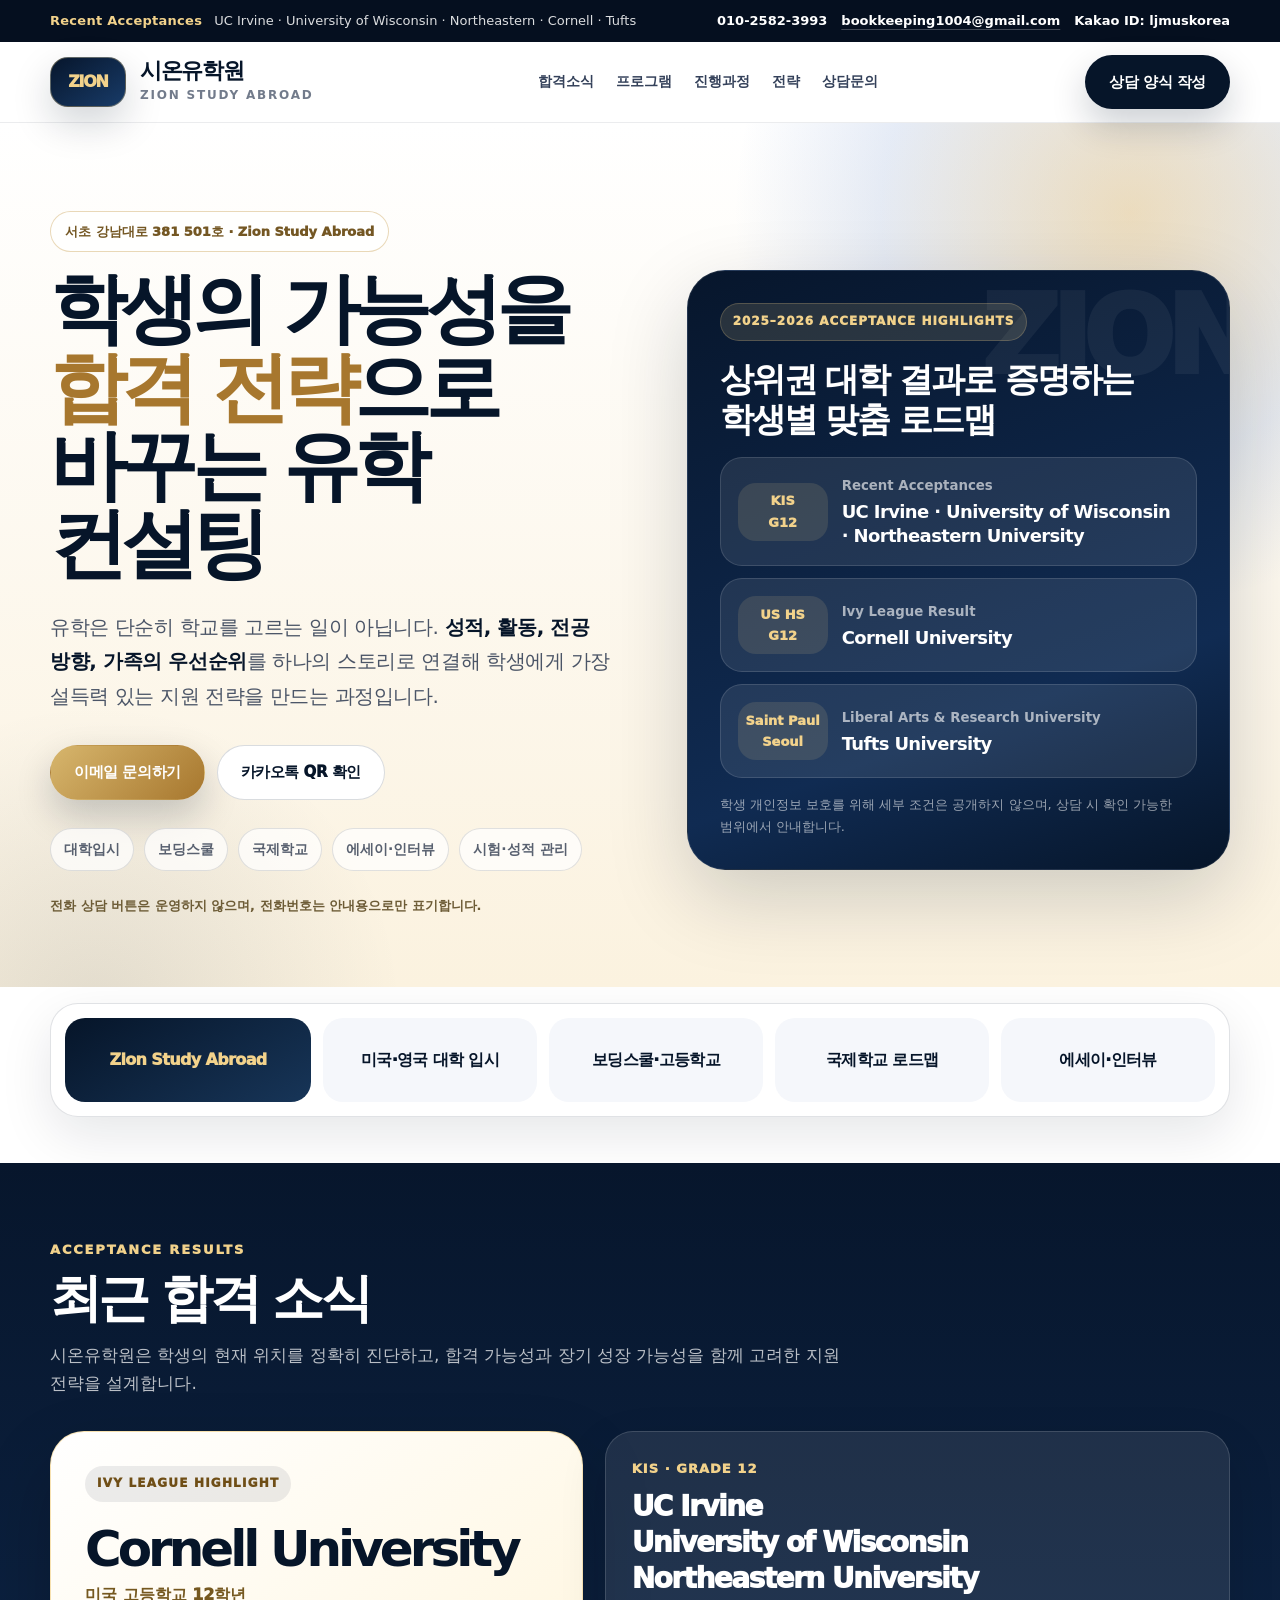
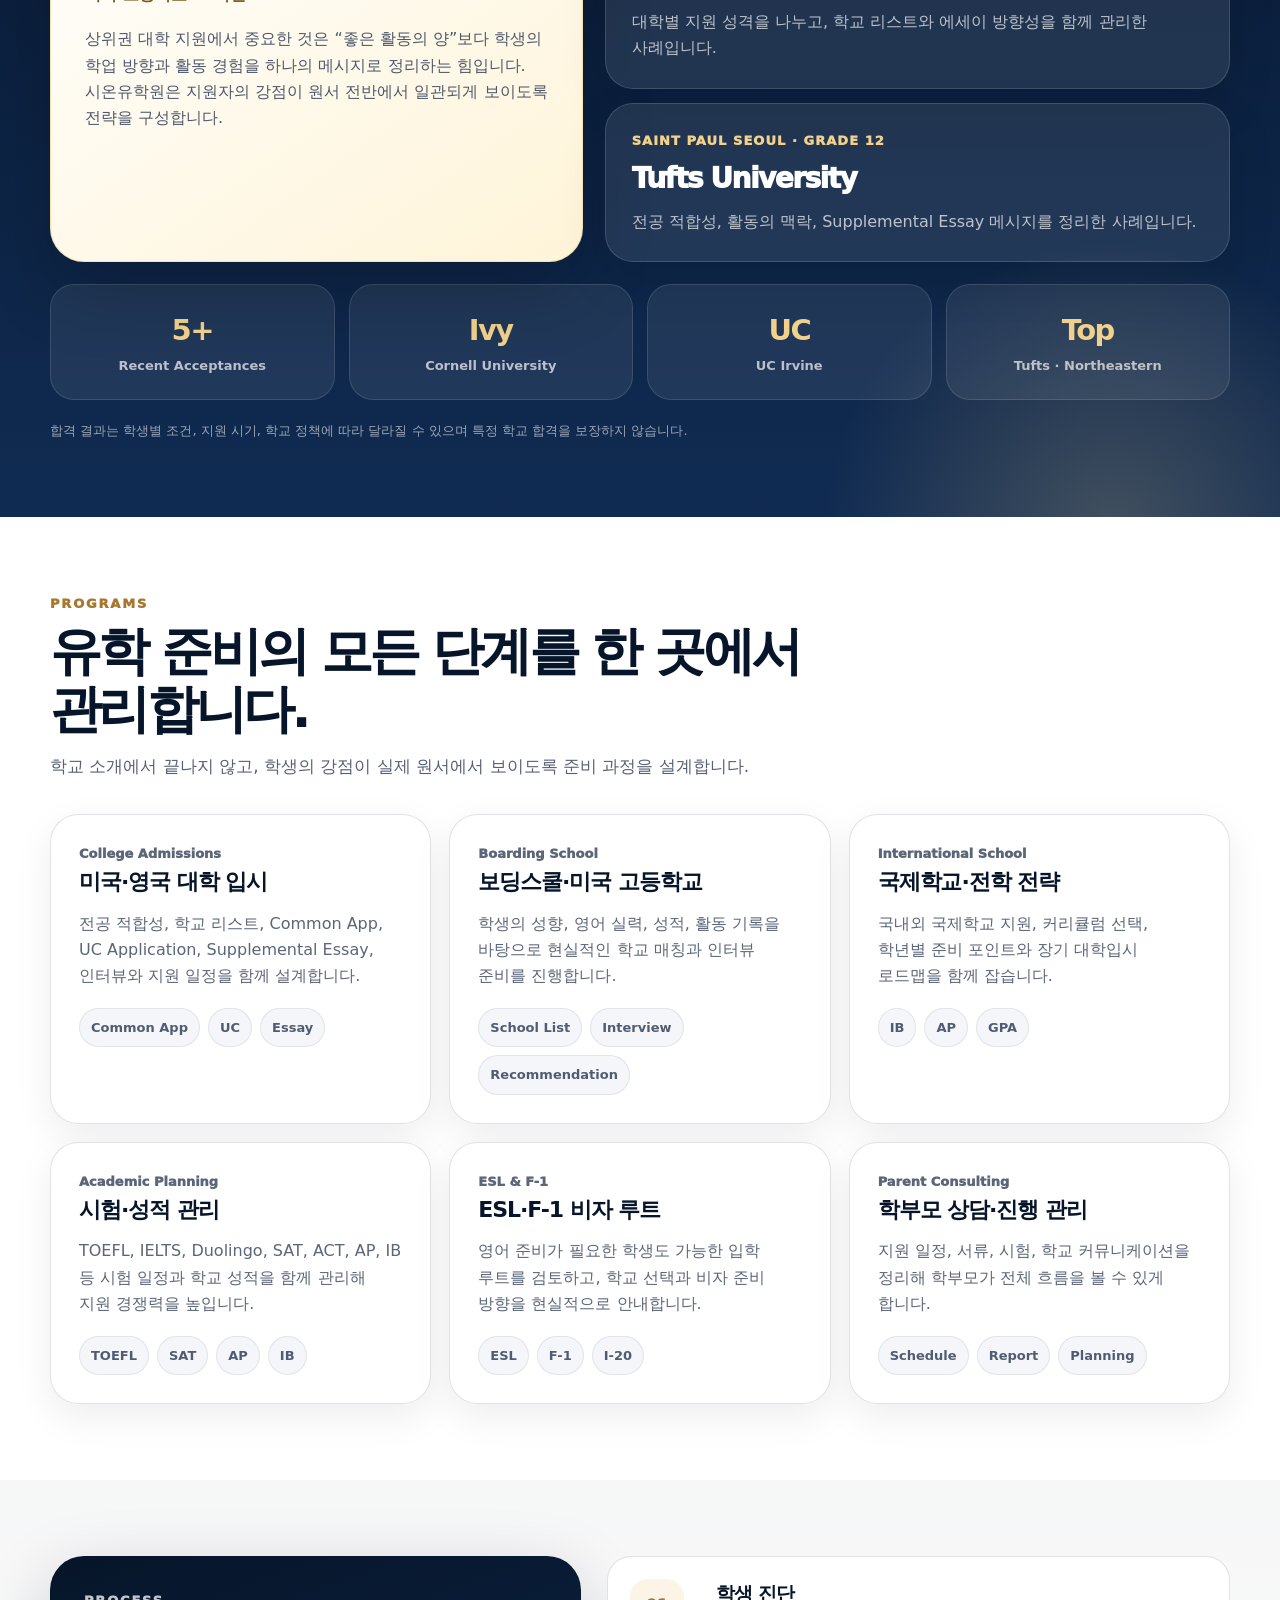
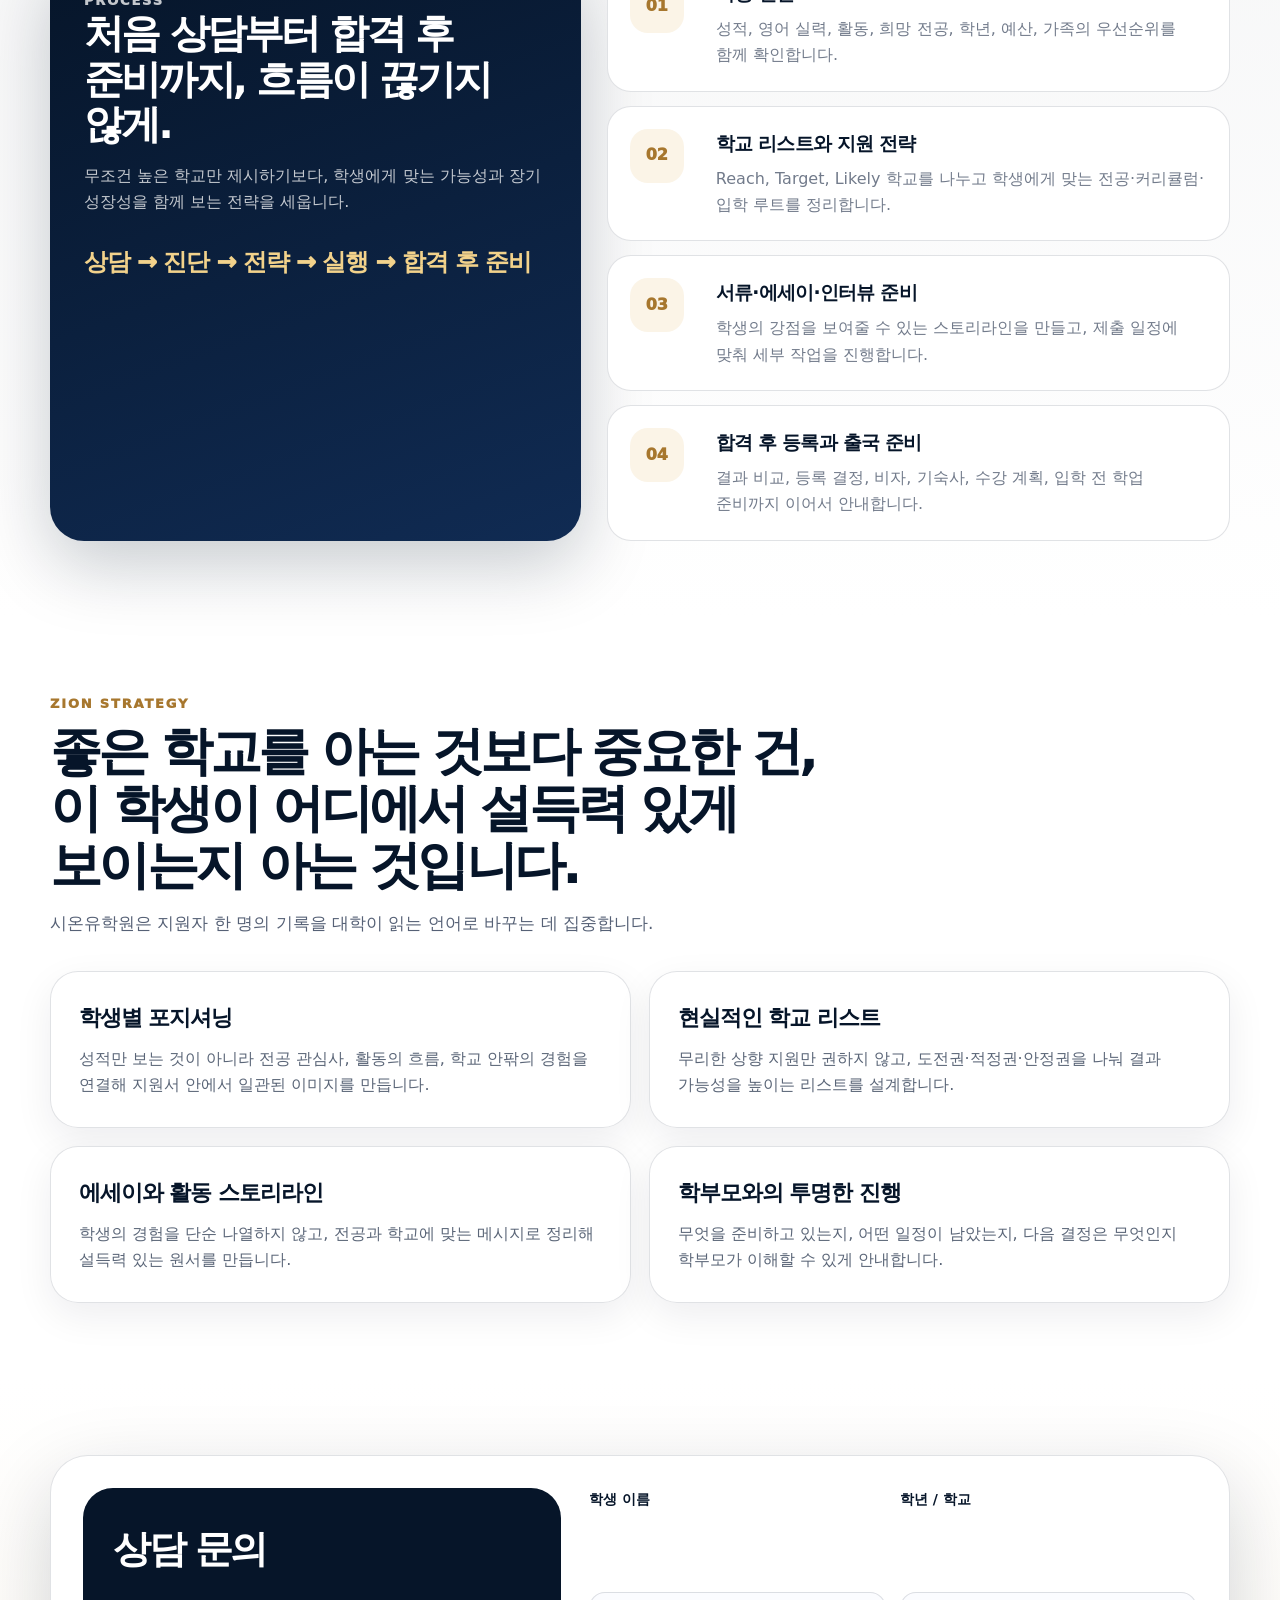
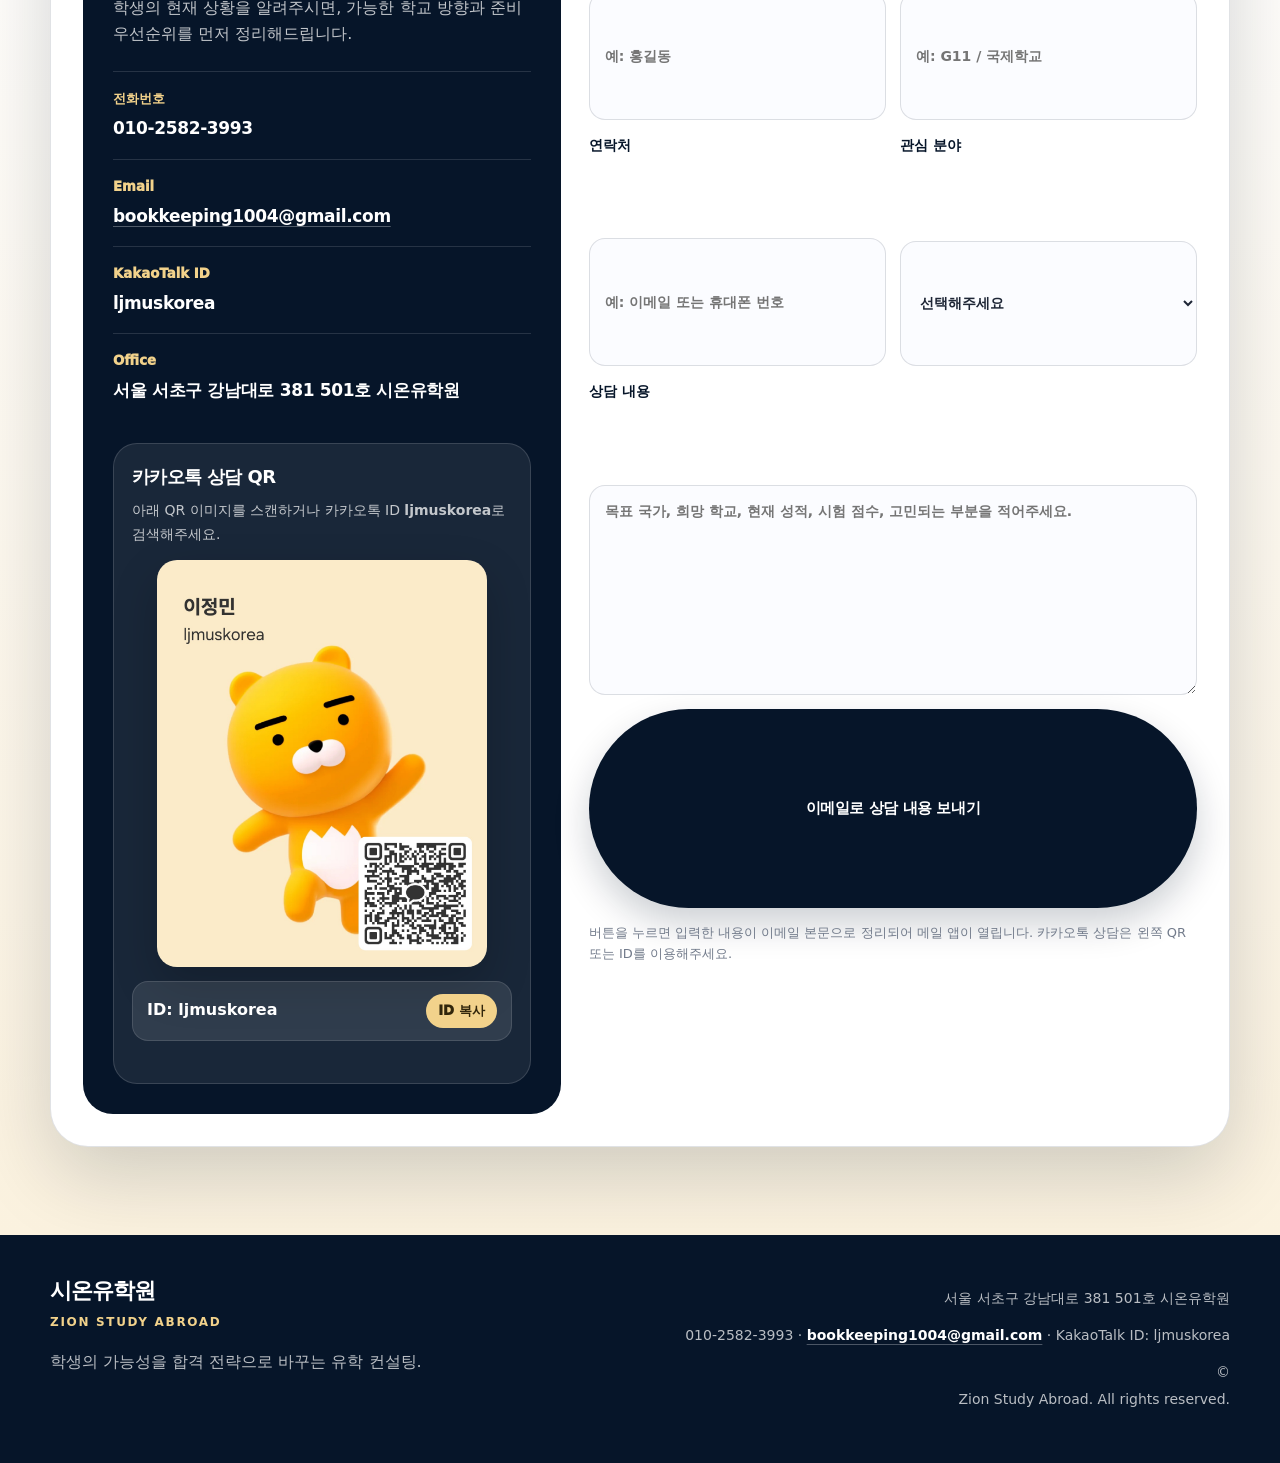
==== index.html @ 98bf935d "Add files via upload" ====
<!doctype html>
<html lang="ko">
<head>
  <meta charset="utf-8">
  <meta name="viewport" content="width=device-width, initial-scale=1">
  <title>시온유학원 | Zion Study Abroad · 서초 미국·영국 유학 컨설팅</title>
  <meta name="description" content="시온유학원(Zion Study Abroad)은 서초 강남대로에 위치한 유학 컨설팅 기관입니다. 미국·영국 대학 입시, 보딩스쿨, 국제학교, 에세이, 인터뷰, 시험·성적 관리를 학생별 맞춤 로드맵으로 설계합니다. 최근 UC Irvine, University of Wisconsin, Northeastern, Cornell, Tufts 합격 소식을 보유하고 있습니다.">
  <meta name="keywords" content="시온유학원, Zion Study Abroad, Zion 유학원, 서초 유학원, 강남 유학원, 미국 유학, 영국 유학, 미국 대학 입시, 영국 대학 입시, 보딩스쿨, 국제학교, UC Irvine, University of Wisconsin, Northeastern University, Cornell University, Tufts University, KIS, Saint Paul Seoul, SAT, ACT, AP, IB, TOEFL, IELTS, 에세이 컨설팅">
  <meta name="robots" content="index, follow, max-image-preview:large">
  <meta name="theme-color" content="#07162c">
  <link rel="canonical" href="https://zionstudyabroad.com/">

  <meta property="og:type" content="website">
  <meta property="og:site_name" content="시온유학원 · Zion Study Abroad">
  <meta property="og:title" content="시온유학원 | Zion Study Abroad">
  <meta property="og:description" content="학생의 가능성을 합격 전략으로 바꾸는 서초 유학 컨설팅. 미국·영국 대학 입시, 보딩스쿨, 국제학교, 에세이와 인터뷰까지 맞춤 관리합니다.">
  <meta property="og:url" content="https://zionstudyabroad.com/">
  <meta name="twitter:card" content="summary_large_image">

  <script type="application/ld+json">
{
  "@context": "https://schema.org",
  "@type": [
    "EducationalOrganization",
    "LocalBusiness"
  ],
  "name": "시온유학원",
  "alternateName": "Zion Study Abroad",
  "url": "https://zionstudyabroad.com/",
  "description": "서울 서초구 강남대로에 위치한 유학 컨설팅 기관. 미국·영국 대학 입시, 보딩스쿨, 국제학교, 에세이, 인터뷰, 시험·성적 관리와 합격 전략을 학생별 맞춤형으로 설계합니다.",
  "email": "bookkeeping1004@gmail.com",
  "telephone": "+82-10-2582-3993",
  "address": {
    "@type": "PostalAddress",
    "streetAddress": "강남대로 381 501호",
    "addressLocality": "서초구",
    "addressRegion": "서울특별시",
    "addressCountry": "KR"
  },
  "areaServed": [
    "Korea",
    "United States",
    "United Kingdom"
  ],
  "knowsAbout": [
    "미국 대학 입시",
    "영국 대학 입시",
    "보딩스쿨",
    "국제학교",
    "Common App",
    "UC Application",
    "SAT",
    "ACT",
    "AP",
    "IB",
    "TOEFL",
    "IELTS",
    "에세이 컨설팅",
    "인터뷰 준비"
  ],
  "contactPoint": [
    {
      "@type": "ContactPoint",
      "contactType": "admissions consultation",
      "email": "bookkeeping1004@gmail.com",
      "telephone": "+82-10-2582-3993",
      "availableLanguage": [
        "ko",
        "en"
      ]
    }
  ],
  "hasOfferCatalog": {
    "@type": "OfferCatalog",
    "name": "Zion Study Abroad Programs",
    "itemListElement": [
      {
        "@type": "Offer",
        "itemOffered": {
          "@type": "Service",
          "name": "미국·영국 대학 입시 컨설팅"
        }
      },
      {
        "@type": "Offer",
        "itemOffered": {
          "@type": "Service",
          "name": "보딩스쿨·미국 고등학교 컨설팅"
        }
      },
      {
        "@type": "Offer",
        "itemOffered": {
          "@type": "Service",
          "name": "국제학교 입학·전학 컨설팅"
        }
      },
      {
        "@type": "Offer",
        "itemOffered": {
          "@type": "Service",
          "name": "에세이·인터뷰·성적 관리"
        }
      }
    ]
  }
}
  </script>

  <style>
    :root{
      --navy:#061529;
      --navy2:#0e2749;
      --navy3:#152f56;
      --gold:#c59a46;
      --gold2:#f2d28b;
      --cream:#fbf4e7;
      --paper:#fffaf0;
      --soft:#f5f7fb;
      --ink:#1e2636;
      --text:#4b5567;
      --muted:#727b8b;
      --line:rgba(6,21,41,.12);
      --white:rgba(255,255,255,.92);
      --shadow:0 28px 80px rgba(6,21,41,.18);
      --radius:28px;
    }
    *{box-sizing:border-box}
    html{scroll-behavior:smooth}
    body{margin:0;font-family:ui-sans-serif,system-ui,-apple-system,BlinkMacSystemFont,"Segoe UI",Roboto,"Noto Sans KR","Apple SD Gothic Neo",sans-serif;color:var(--ink);background:#fff;line-height:1.65;word-break:keep-all}
    a{color:inherit;text-decoration:none}
    img{max-width:100%;display:block}
    .wrap{width:min(1180px,calc(100% - 42px));margin:0 auto}
    .top{background:#050f1f;color:rgba(255,255,255,.86);font-size:13px}
    .top .wrap{min-height:42px;display:flex;align-items:center;justify-content:space-between;gap:14px;flex-wrap:wrap}
    .top b{color:var(--gold2);margin-right:8px;letter-spacing:.02em}
    .top-right{display:flex;gap:14px;flex-wrap:wrap;align-items:center;font-weight:850;color:#fff}
    .top-right a{color:#fff;text-decoration:underline;text-decoration-color:rgba(255,255,255,.24);text-underline-offset:4px}
    header{position:sticky;top:0;z-index:50;background:rgba(255,255,255,.86);backdrop-filter:blur(18px);border-bottom:1px solid rgba(6,21,41,.08)}
    .nav{min-height:80px;display:flex;align-items:center;justify-content:space-between;gap:24px}
    .brand{display:flex;align-items:center;gap:14px;min-width:280px}
    .wordmark{width:76px;height:50px;border-radius:18px;display:grid;place-items:center;background:linear-gradient(145deg,#07162c,#183b68);color:var(--gold2);font-weight:950;letter-spacing:-.08em;box-shadow:0 16px 38px rgba(6,21,41,.18);border:1px solid rgba(242,210,139,.34)}
    .brand strong{display:block;color:var(--navy);font-size:22px;line-height:1.05;letter-spacing:-.06em}
    .brand span span{display:block;margin-top:4px;color:var(--muted);font-size:12px;text-transform:uppercase;letter-spacing:.15em;font-weight:900}
    nav{display:flex;gap:22px;font-size:14px;color:#34415a;font-weight:900;white-space:nowrap}
    nav a:hover{color:#2d5fb8}
    .btn{display:inline-flex;align-items:center;justify-content:center;min-height:50px;border-radius:999px;padding:14px 23px;background:var(--navy);color:#fff;font-weight:950;letter-spacing:-.03em;border:1px solid transparent;box-shadow:0 16px 36px rgba(6,21,41,.20);transition:transform .18s,box-shadow .18s,background .18s;cursor:pointer;font-family:inherit;font-size:15px;white-space:nowrap}
    .btn:hover{transform:translateY(-2px);box-shadow:0 22px 48px rgba(6,21,41,.26);background:var(--navy2)}
    .btn.gold{background:linear-gradient(135deg,#d7b66d,#a7772e);color:#fff}
    .btn.light{background:#fff;color:var(--navy);border-color:rgba(6,21,41,.15);box-shadow:none}
    .btn.full{width:100%}

    .hero{position:relative;padding:88px 0 58px;overflow:hidden;background:linear-gradient(180deg,#fff 0%,#fbf2df 100%)}
    .hero:before{content:"";position:absolute;right:-250px;top:-310px;width:800px;height:800px;border-radius:50%;background:radial-gradient(circle,rgba(198,154,70,.34),rgba(45,95,184,.12) 44%,transparent 70%)}
    .hero:after{content:"";position:absolute;left:-240px;bottom:-360px;width:670px;height:670px;border-radius:50%;background:radial-gradient(circle,rgba(6,21,41,.10),transparent 65%)}
    .hero-grid{position:relative;z-index:1;display:grid;grid-template-columns:1.04fr .96fr;gap:48px;align-items:center}
    .eyebrow{display:inline-flex;align-items:center;gap:8px;margin-bottom:18px;padding:9px 14px;border-radius:999px;background:rgba(255,255,255,.72);border:1px solid rgba(198,154,70,.38);color:#745723;font-size:13px;font-weight:950}
    h1{margin:0;color:var(--navy);font-size:clamp(42px,6vw,78px);line-height:1.02;letter-spacing:-.08em}
    h1 em{font-style:normal;color:#a7772e}
    .lead{max-width:720px;margin:26px 0 0;color:var(--text);font-size:20px;line-height:1.72;letter-spacing:-.02em}
    .lead b{color:var(--navy)}
    .actions{display:flex;gap:12px;flex-wrap:wrap;margin-top:32px}
    .mini{display:flex;gap:10px;flex-wrap:wrap;margin-top:28px}
    .mini span{padding:9px 13px;border-radius:999px;background:rgba(255,255,255,.72);border:1px solid var(--line);color:#596170;font-size:14px;font-weight:850}
    .hero-note{margin-top:24px;color:#6d5c36;font-size:13px;font-weight:750}

    .showcase{position:relative;overflow:hidden;border-radius:38px;background:linear-gradient(160deg,#07162c 0%,#102b52 70%,#061529 100%);color:#fff;padding:32px;box-shadow:var(--shadow);border:1px solid rgba(255,255,255,.10)}
    .showcase:before{content:"ZION";position:absolute;right:-18px;top:12px;font-size:108px;line-height:1;font-weight:950;letter-spacing:-.08em;color:rgba(255,255,255,.055)}
    .showcase-label{position:relative;display:inline-flex;margin-bottom:18px;padding:8px 12px;border-radius:999px;background:rgba(242,210,139,.14);border:1px solid rgba(242,210,139,.22);color:var(--gold2);font-size:12px;font-weight:950;letter-spacing:.08em;text-transform:uppercase}
    .showcase h2{position:relative;margin:0 0 18px;font-size:34px;line-height:1.18;letter-spacing:-.06em}
    .result-stack{position:relative;display:grid;gap:12px}
    .result-strip{display:grid;grid-template-columns:90px 1fr;gap:14px;align-items:center;padding:17px;border-radius:22px;background:rgba(255,255,255,.09);border:1px solid rgba(255,255,255,.13)}
    .result-strip .year{display:grid;place-items:center;min-height:58px;border-radius:18px;background:rgba(242,210,139,.12);color:var(--gold2);font-size:13px;font-weight:950;text-align:center}
    .result-strip small{display:block;color:rgba(255,255,255,.62);font-weight:850;margin-bottom:3px}
    .result-strip strong{display:block;color:#fff;font-size:18px;line-height:1.35;letter-spacing:-.035em}
    .showcase .fine{position:relative;margin:16px 0 0;color:rgba(255,255,255,.58);font-size:13px}

    .quick{padding:16px 0 46px;background:#fff}
    .quick-box{display:grid;grid-template-columns:1.15fr repeat(4,1fr);gap:12px;padding:14px;border-radius:28px;background:#fff;border:1px solid var(--line);box-shadow:0 18px 52px rgba(6,21,41,.10)}
    .quick-box div{min-height:84px;display:grid;place-items:center;text-align:center;padding:13px;border-radius:20px;background:var(--soft);color:var(--navy);font-weight:950;letter-spacing:-.04em}
    .quick-box div:first-child{background:linear-gradient(150deg,var(--navy),#173558);color:var(--gold2)}

    section{padding:76px 0}
    .soft{background:linear-gradient(180deg,rgba(6,21,41,.035),rgba(255,255,255,.12))}
    .head{max-width:790px;margin-bottom:34px}
    .kicker{margin:0 0 9px;color:#a7772e;font-size:13px;font-weight:950;letter-spacing:.14em;text-transform:uppercase}
    .title{margin:0 0 14px;color:var(--navy);font-size:clamp(32px,4.4vw,52px);line-height:1.1;letter-spacing:-.07em}
    .desc{margin:0;color:#566176;font-size:17px}
    .grid3{display:grid;grid-template-columns:repeat(3,1fr);gap:18px}
    .grid2{display:grid;grid-template-columns:repeat(2,1fr);gap:18px}
    .card{position:relative;overflow:hidden;border-radius:var(--radius);padding:28px;background:rgba(255,255,255,.92);border:1px solid var(--line);box-shadow:0 13px 38px rgba(6,21,41,.07)}
    .card h3{margin:0 0 10px;color:var(--navy);font-size:22px;letter-spacing:-.048em}
    .card p{margin:0;color:#5b6678}
    .tag{margin:0 0 12px;color:#a7772e;font-size:13px;font-weight:950}
    .keywords{display:flex;flex-wrap:wrap;gap:8px;margin-top:18px}
    .keywords span{padding:8px 11px;border-radius:999px;background:#f4f6fa;border:1px solid rgba(6,21,41,.08);color:#505c72;font-size:13px;font-weight:800}

    .results{background:linear-gradient(180deg,#07162c 0%,#102b52 100%);color:#fff;overflow:hidden;position:relative}
    .results:before{content:"";position:absolute;inset:auto -140px -320px auto;width:620px;height:620px;border-radius:50%;background:radial-gradient(circle,rgba(242,210,139,.22),transparent 65%)}
    .results .title,.results .kicker{color:#fff}
    .results .kicker{color:var(--gold2)}
    .results .desc{color:rgba(255,255,255,.72)}
    .result-hero{position:relative;display:grid;grid-template-columns:.92fr 1.08fr;gap:22px;align-items:stretch;margin-bottom:22px}
    .ivy{min-height:330px;border-radius:34px;padding:34px;background:linear-gradient(145deg,#fff,#fff4d8);color:var(--navy);box-shadow:0 30px 70px rgba(0,0,0,.20);border:1px solid rgba(242,210,139,.6)}
    .ivy .label{display:inline-flex;padding:8px 12px;border-radius:999px;background:rgba(6,21,41,.08);color:#6f4e16;font-size:12px;font-weight:950;letter-spacing:.1em;text-transform:uppercase}
    .ivy h3{margin:22px 0 8px;font-size:50px;line-height:1;letter-spacing:-.08em}
    .ivy .student{color:#75581f;font-weight:950;margin-bottom:18px}
    .ivy p{color:#4d596b;font-size:16px}
    .result-board{display:grid;gap:14px}
    .result-card{border-radius:28px;padding:26px;background:rgba(255,255,255,.09);border:1px solid rgba(255,255,255,.14);box-shadow:0 18px 48px rgba(0,0,0,.12)}
    .result-card .student{color:var(--gold2);font-weight:950;font-size:13px;text-transform:uppercase;letter-spacing:.08em}
    .schools{margin:10px 0 0;font-size:28px;line-height:1.28;letter-spacing:-.055em;font-weight:950;color:#fff}
    .result-card p{margin:12px 0 0;color:rgba(255,255,255,.70)}
    .statline{display:grid;grid-template-columns:repeat(4,1fr);gap:14px;margin-top:22px}
    .stat{padding:22px;border-radius:24px;background:rgba(255,255,255,.08);border:1px solid rgba(255,255,255,.12);text-align:center}
    .stat strong{display:block;color:var(--gold2);font-size:29px;letter-spacing:-.055em}
    .stat span{display:block;color:rgba(255,255,255,.69);font-size:13px;font-weight:800}
    .result-note{margin:20px 0 0;color:rgba(255,255,255,.58);font-size:13px}

    .split{display:grid;grid-template-columns:.92fr 1.08fr;gap:26px}
    .dark{border-radius:34px;padding:34px;background:linear-gradient(160deg,var(--navy),#102b53);color:#fff;box-shadow:0 24px 70px rgba(6,21,41,.22)}
    .dark h2{margin:0 0 16px;font-size:40px;line-height:1.13;letter-spacing:-.07em}
    .dark p{margin:0;color:rgba(255,255,255,.76)}
    .dark .big{margin-top:30px;color:var(--gold2);font-size:24px;line-height:1.35;font-weight:950;letter-spacing:-.045em}
    .steps{display:grid;gap:14px}
    .step{display:grid;grid-template-columns:70px 1fr;gap:16px;padding:22px;border-radius:24px;background:#fff;border:1px solid var(--line)}
    .num{display:grid;place-items:center;width:54px;height:54px;border-radius:18px;background:var(--cream);color:#a7772e;font-weight:950}
    .step h3{margin:0 0 6px;color:var(--navy);letter-spacing:-.04em}
    .step p{margin:0;color:var(--muted)}

    .contact{padding-bottom:88px;background:linear-gradient(180deg,#fff,#fbf2df)}
    .contact-box{display:grid;grid-template-columns:.88fr 1.12fr;gap:28px;padding:32px;border-radius:38px;background:#fff;border:1px solid var(--line);box-shadow:var(--shadow)}
    .contact-info{border-radius:30px;padding:30px;background:var(--navy);color:#fff}
    .contact-info h2{margin:0 0 14px;font-size:38px;letter-spacing:-.065em}
    .contact-info p{margin:0 0 24px;color:rgba(255,255,255,.75)}
    .line{padding:16px 0;border-top:1px solid rgba(255,255,255,.13)}
    .line small{display:block;color:var(--gold2);font-weight:950;margin-bottom:4px}
    .line strong{font-size:17px;letter-spacing:-.02em}
    .line a{color:#fff;text-decoration:underline;text-decoration-color:rgba(255,255,255,.30);text-underline-offset:4px}
    .qr-card{margin-top:22px;padding:18px;border-radius:24px;background:rgba(255,255,255,.08);border:1px solid rgba(255,255,255,.14)}
    .qr-card h3{margin:0 0 8px;color:#fff;font-size:18px;letter-spacing:-.035em}
    .qr-card p{margin:0 0 14px;color:rgba(255,255,255,.74);font-size:14px}
    .qr-card img{width:100%;max-width:330px;border-radius:20px;background:#fff;margin:0 auto 14px;box-shadow:0 18px 46px rgba(0,0,0,.20)}
    .kakao-id{display:flex;justify-content:space-between;gap:12px;align-items:center;padding:12px 14px;border-radius:16px;background:rgba(255,255,255,.10);border:1px solid rgba(255,255,255,.12);font-weight:900}
    .copy-btn{appearance:none;border:0;border-radius:999px;background:var(--gold2);color:#31260b;padding:8px 12px;font-weight:950;cursor:pointer;white-space:nowrap;font-family:inherit}
    .copy-msg{margin-top:8px;color:var(--gold2);font-size:12px;font-weight:900;min-height:16px}
    form{display:grid;gap:14px}
    label{display:grid;gap:7px;color:var(--navy);font-size:14px;font-weight:900}
    input,select,textarea{width:100%;border:1px solid rgba(6,21,41,.13);border-radius:16px;padding:14px 15px;background:#fbfcff;color:var(--ink);outline:none;font:inherit}
    input:focus,select:focus,textarea:focus{border-color:rgba(45,95,184,.48);box-shadow:0 0 0 4px rgba(45,95,184,.10);background:#fff}
    textarea{min-height:136px;resize:vertical}
    .row{display:grid;grid-template-columns:1fr 1fr;gap:14px}
    .form-note{margin:0;color:var(--muted);font-size:13px}

    footer{background:var(--navy);color:rgba(255,255,255,.72);padding:38px 0}
    .foot{display:flex;justify-content:space-between;gap:24px}
    .foot strong{display:block;color:#fff;font-size:22px;letter-spacing:-.05em}
    .foot span{display:block;margin-top:4px;color:var(--gold2);font-size:12px;font-weight:900;letter-spacing:.14em;text-transform:uppercase}
    .right{text-align:right;font-size:14px}
    .right a{color:#fff;font-weight:800;text-decoration:underline;text-decoration-color:rgba(255,255,255,.28);text-underline-offset:4px}

    @media(max-width:960px){
      .nav{align-items:flex-start;flex-direction:column;padding:16px 0}.brand{min-width:0}nav{width:100%;overflow:auto;padding-bottom:4px}.hero-grid,.split,.contact-box,.result-hero{grid-template-columns:1fr}.quick-box,.grid3,.statline{grid-template-columns:repeat(2,1fr)}.grid2{grid-template-columns:1fr}.showcase:before{font-size:82px}.foot{flex-direction:column}.right{text-align:left}.contact-info{order:2}
    }
    @media(max-width:580px){
      .wrap{width:min(100% - 28px,1180px)}.top .wrap{padding:8px 0}.hero{padding-top:48px}h1{font-size:43px}.lead{font-size:17px}.actions .btn{width:100%}.quick-box,.grid3,.statline,.row{grid-template-columns:1fr}.wordmark{width:64px}.contact-box{padding:18px}.contact-info{padding:24px}.showcase{padding:24px;border-radius:30px}.result-strip{grid-template-columns:1fr}.ivy h3{font-size:40px}.kakao-id{align-items:flex-start;flex-direction:column}.copy-btn{width:100%}
    }
  </style>
</head>
<body>
  <div class="top">
    <div class="wrap">
      <div><b>Recent Acceptances</b> UC Irvine · University of Wisconsin · Northeastern · Cornell · Tufts</div>
      <div class="top-right"><span>010-2582-3993</span><a href="mailto:bookkeeping1004@gmail.com">bookkeeping1004@gmail.com</a><span>Kakao ID: ljmuskorea</span></div>
    </div>
  </div>

  <header>
    <div class="wrap nav">
      <a class="brand" href="#home" aria-label="시온유학원 홈">
        <span class="wordmark">ZION</span>
        <span><strong>시온유학원</strong><span>Zion Study Abroad</span></span>
      </a>
      <nav aria-label="주요 메뉴">
        <a href="#results">합격소식</a>
        <a href="#programs">프로그램</a>
        <a href="#process">진행과정</a>
        <a href="#strategy">전략</a>
        <a href="#contact">상담문의</a>
      </nav>
      <a class="btn" href="#contact">상담 양식 작성</a>
    </div>
  </header>

  <main id="home">
    <section class="hero">
      <div class="wrap hero-grid">
        <div>
          <div class="eyebrow">서초 강남대로 381 501호 · Zion Study Abroad</div>
          <h1>학생의 가능성을<br><em>합격 전략</em>으로 바꾸는 유학 컨설팅</h1>
          <p class="lead">유학은 단순히 학교를 고르는 일이 아닙니다. <b>성적, 활동, 전공 방향, 가족의 우선순위</b>를 하나의 스토리로 연결해 학생에게 가장 설득력 있는 지원 전략을 만드는 과정입니다.</p>
          <div class="actions">
            <a class="btn gold" href="mailto:bookkeeping1004@gmail.com">이메일 문의하기</a>
            <a class="btn light" href="#contact">카카오톡 QR 확인</a>
          </div>
          <div class="mini"><span>대학입시</span><span>보딩스쿨</span><span>국제학교</span><span>에세이·인터뷰</span><span>시험·성적 관리</span></div>
          <p class="hero-note">전화 상담 버튼은 운영하지 않으며, 전화번호는 안내용으로만 표기합니다.</p>
        </div>
        <aside class="showcase" aria-label="최근 합격 소식 요약">
          <span class="showcase-label">2025–2026 Acceptance Highlights</span>
          <h2>상위권 대학 결과로 증명하는 학생별 맞춤 로드맵</h2>
          <div class="result-stack">
            <div class="result-strip"><div class="year">KIS<br>G12</div><div><small>Recent Acceptances</small><strong>UC Irvine · University of Wisconsin · Northeastern University</strong></div></div>
            <div class="result-strip"><div class="year">US HS<br>G12</div><div><small>Ivy League Result</small><strong>Cornell University</strong></div></div>
            <div class="result-strip"><div class="year">Saint Paul<br>Seoul</div><div><small>Liberal Arts & Research University</small><strong>Tufts University</strong></div></div>
          </div>
          <p class="fine">학생 개인정보 보호를 위해 세부 조건은 공개하지 않으며, 상담 시 확인 가능한 범위에서 안내합니다.</p>
        </aside>
      </div>
    </section>

    <div class="quick">
      <div class="wrap quick-box" aria-label="핵심 서비스">
        <div>Zion Study Abroad</div>
        <div>미국·영국 대학 입시</div>
        <div>보딩스쿨·고등학교</div>
        <div>국제학교 로드맵</div>
        <div>에세이·인터뷰</div>
      </div>
    </div>

    <section id="results" class="results">
      <div class="wrap">
        <div class="head">
          <p class="kicker">Acceptance Results</p>
          <h2 class="title">최근 합격 소식</h2>
          <p class="desc">시온유학원은 학생의 현재 위치를 정확히 진단하고, 합격 가능성과 장기 성장 가능성을 함께 고려한 지원 전략을 설계합니다.</p>
        </div>
        <div class="result-hero">
          <article class="ivy">
            <span class="label">Ivy League Highlight</span>
            <h3>Cornell University</h3>
            <div class="student">미국 고등학교 12학년</div>
            <p>상위권 대학 지원에서 중요한 것은 “좋은 활동의 양”보다 학생의 학업 방향과 활동 경험을 하나의 메시지로 정리하는 힘입니다. 시온유학원은 지원자의 강점이 원서 전반에서 일관되게 보이도록 전략을 구성합니다.</p>
          </article>
          <div class="result-board">
            <article class="result-card">
              <div class="student">KIS · Grade 12</div>
              <div class="schools">UC Irvine<br>University of Wisconsin<br>Northeastern University</div>
              <p>대학별 지원 성격을 나누고, 학교 리스트와 에세이 방향성을 함께 관리한 사례입니다.</p>
            </article>
            <article class="result-card">
              <div class="student">Saint Paul Seoul · Grade 12</div>
              <div class="schools">Tufts University</div>
              <p>전공 적합성, 활동의 맥락, Supplemental Essay 메시지를 정리한 사례입니다.</p>
            </article>
          </div>
        </div>
        <div class="statline" aria-label="합격 결과 요약">
          <div class="stat"><strong>5+</strong><span>Recent Acceptances</span></div>
          <div class="stat"><strong>Ivy</strong><span>Cornell University</span></div>
          <div class="stat"><strong>UC</strong><span>UC Irvine</span></div>
          <div class="stat"><strong>Top</strong><span>Tufts · Northeastern</span></div>
        </div>
        <p class="result-note">합격 결과는 학생별 조건, 지원 시기, 학교 정책에 따라 달라질 수 있으며 특정 학교 합격을 보장하지 않습니다.</p>
      </div>
    </section>

    <section id="programs">
      <div class="wrap">
        <div class="head">
          <p class="kicker">Programs</p>
          <h2 class="title">유학 준비의 모든 단계를 한 곳에서 관리합니다.</h2>
          <p class="desc">학교 소개에서 끝나지 않고, 학생의 강점이 실제 원서에서 보이도록 준비 과정을 설계합니다.</p>
        </div>
        <div class="grid3">
          <article class="card"><p class="tag">College Admissions</p><h3>미국·영국 대학 입시</h3><p>전공 적합성, 학교 리스트, Common App, UC Application, Supplemental Essay, 인터뷰와 지원 일정을 함께 설계합니다.</p><div class="keywords"><span>Common App</span><span>UC</span><span>Essay</span></div></article>
          <article class="card"><p class="tag">Boarding School</p><h3>보딩스쿨·미국 고등학교</h3><p>학생의 성향, 영어 실력, 성적, 활동 기록을 바탕으로 현실적인 학교 매칭과 인터뷰 준비를 진행합니다.</p><div class="keywords"><span>School List</span><span>Interview</span><span>Recommendation</span></div></article>
          <article class="card"><p class="tag">International School</p><h3>국제학교·전학 전략</h3><p>국내외 국제학교 지원, 커리큘럼 선택, 학년별 준비 포인트와 장기 대학입시 로드맵을 함께 잡습니다.</p><div class="keywords"><span>IB</span><span>AP</span><span>GPA</span></div></article>
          <article class="card"><p class="tag">Academic Planning</p><h3>시험·성적 관리</h3><p>TOEFL, IELTS, Duolingo, SAT, ACT, AP, IB 등 시험 일정과 학교 성적을 함께 관리해 지원 경쟁력을 높입니다.</p><div class="keywords"><span>TOEFL</span><span>SAT</span><span>AP</span><span>IB</span></div></article>
          <article class="card"><p class="tag">ESL & F-1</p><h3>ESL·F-1 비자 루트</h3><p>영어 준비가 필요한 학생도 가능한 입학 루트를 검토하고, 학교 선택과 비자 준비 방향을 현실적으로 안내합니다.</p><div class="keywords"><span>ESL</span><span>F-1</span><span>I-20</span></div></article>
          <article class="card"><p class="tag">Parent Consulting</p><h3>학부모 상담·진행 관리</h3><p>지원 일정, 서류, 시험, 학교 커뮤니케이션을 정리해 학부모가 전체 흐름을 볼 수 있게 합니다.</p><div class="keywords"><span>Schedule</span><span>Report</span><span>Planning</span></div></article>
        </div>
      </div>
    </section>

    <section id="process" class="soft">
      <div class="wrap split">
        <div class="dark">
          <p class="kicker">Process</p>
          <h2>처음 상담부터 합격 후 준비까지, 흐름이 끊기지 않게.</h2>
          <p>무조건 높은 학교만 제시하기보다, 학생에게 맞는 가능성과 장기 성장성을 함께 보는 전략을 세웁니다.</p>
          <div class="big">상담 → 진단 → 전략 → 실행 → 합격 후 준비</div>
        </div>
        <div class="steps">
          <div class="step"><div class="num">01</div><div><h3>학생 진단</h3><p>성적, 영어 실력, 활동, 희망 전공, 학년, 예산, 가족의 우선순위를 함께 확인합니다.</p></div></div>
          <div class="step"><div class="num">02</div><div><h3>학교 리스트와 지원 전략</h3><p>Reach, Target, Likely 학교를 나누고 학생에게 맞는 전공·커리큘럼·입학 루트를 정리합니다.</p></div></div>
          <div class="step"><div class="num">03</div><div><h3>서류·에세이·인터뷰 준비</h3><p>학생의 강점을 보여줄 수 있는 스토리라인을 만들고, 제출 일정에 맞춰 세부 작업을 진행합니다.</p></div></div>
          <div class="step"><div class="num">04</div><div><h3>합격 후 등록과 출국 준비</h3><p>결과 비교, 등록 결정, 비자, 기숙사, 수강 계획, 입학 전 학업 준비까지 이어서 안내합니다.</p></div></div>
        </div>
      </div>
    </section>

    <section id="strategy">
      <div class="wrap">
        <div class="head"><p class="kicker">Zion Strategy</p><h2 class="title">좋은 학교를 아는 것보다 중요한 건, 이 학생이 어디에서 설득력 있게 보이는지 아는 것입니다.</h2><p class="desc">시온유학원은 지원자 한 명의 기록을 대학이 읽는 언어로 바꾸는 데 집중합니다.</p></div>
        <div class="grid2">
          <article class="card"><h3>학생별 포지셔닝</h3><p>성적만 보는 것이 아니라 전공 관심사, 활동의 흐름, 학교 안팎의 경험을 연결해 지원서 안에서 일관된 이미지를 만듭니다.</p></article>
          <article class="card"><h3>현실적인 학교 리스트</h3><p>무리한 상향 지원만 권하지 않고, 도전권·적정권·안정권을 나눠 결과 가능성을 높이는 리스트를 설계합니다.</p></article>
          <article class="card"><h3>에세이와 활동 스토리라인</h3><p>학생의 경험을 단순 나열하지 않고, 전공과 학교에 맞는 메시지로 정리해 설득력 있는 원서를 만듭니다.</p></article>
          <article class="card"><h3>학부모와의 투명한 진행</h3><p>무엇을 준비하고 있는지, 어떤 일정이 남았는지, 다음 결정은 무엇인지 학부모가 이해할 수 있게 안내합니다.</p></article>
        </div>
      </div>
    </section>

    <section id="contact" class="contact">
      <div class="wrap">
        <div class="contact-box">
          <div class="contact-info">
            <h2>상담 문의</h2>
            <p>학생의 현재 상황을 알려주시면, 가능한 학교 방향과 준비 우선순위를 먼저 정리해드립니다.</p>
            <div class="line"><small>전화번호</small><strong>010-2582-3993</strong></div>
            <div class="line"><small>Email</small><strong><a href="mailto:bookkeeping1004@gmail.com">bookkeeping1004@gmail.com</a></strong></div>
            <div class="line"><small>KakaoTalk ID</small><strong>ljmuskorea</strong></div>
            <div class="line"><small>Office</small><strong>서울 서초구 강남대로 381 501호 시온유학원</strong></div>
            <div class="qr-card">
              <h3>카카오톡 상담 QR</h3>
              <p>아래 QR 이미지를 스캔하거나 카카오톡 ID <strong>ljmuskorea</strong>로 검색해주세요.</p>
              <img src="[data-uri]" alt="카카오톡 상담 QR 코드 - ljmuskorea" loading="lazy">
              <div class="kakao-id"><span>ID: ljmuskorea</span><button class="copy-btn" type="button" id="copyKakao">ID 복사</button></div>
              <div class="copy-msg" id="copyMsg" aria-live="polite"></div>
            </div>
          </div>
          <form id="consultForm">
            <div class="row">
              <label>학생 이름<input name="student" type="text" placeholder="예: 홍길동" required></label>
              <label>학년 / 학교<input name="grade" type="text" placeholder="예: G11 / 국제학교" required></label>
            </div>
            <div class="row">
              <label>연락처<input name="phone" type="text" placeholder="예: 이메일 또는 휴대폰 번호" required></label>
              <label>관심 분야<select name="program" required><option value="">선택해주세요</option><option>미국 대학 입시</option><option>영국 대학 입시</option><option>보딩스쿨 / 미국 고등학교</option><option>국제학교 입학 / 전학</option><option>ESL / F-1 비자 루트</option><option>시험·성적 관리</option></select></label>
            </div>
            <label>상담 내용<textarea name="message" placeholder="목표 국가, 희망 학교, 현재 성적, 시험 점수, 고민되는 부분을 적어주세요."></textarea></label>
            <button class="btn full" type="submit">이메일로 상담 내용 보내기</button>
            <p class="form-note">버튼을 누르면 입력한 내용이 이메일 본문으로 정리되어 메일 앱이 열립니다. 카카오톡 상담은 왼쪽 QR 또는 ID를 이용해주세요.</p>
          </form>
        </div>
      </div>
    </section>
  </main>

  <footer>
    <div class="wrap foot">
      <div><strong>시온유학원</strong><span>Zion Study Abroad</span><p>학생의 가능성을 합격 전략으로 바꾸는 유학 컨설팅.</p></div>
      <div class="right"><p>서울 서초구 강남대로 381 501호 시온유학원</p><p>010-2582-3993 · <a href="mailto:bookkeeping1004@gmail.com">bookkeeping1004@gmail.com</a> · KakaoTalk ID: ljmuskorea</p><p>© <span id="year"></span> Zion Study Abroad. All rights reserved.</p></div>
    </div>
  </footer>

  <script>
    document.getElementById('year').textContent = new Date().getFullYear();
    const copyButton = document.getElementById('copyKakao');
    const copyMsg = document.getElementById('copyMsg');
    copyButton.addEventListener('click', async function(){
      try{
        await navigator.clipboard.writeText('ljmuskorea');
        copyMsg.textContent = '카카오톡 ID가 복사되었습니다.';
      }catch(e){
        copyMsg.textContent = 'ID: ljmuskorea';
      }
    });
    document.getElementById('consultForm').addEventListener('submit', function(e){
      e.preventDefault();
      const data = new FormData(e.currentTarget);
      const subject = encodeURIComponent('[시온유학원 상담문의] ' + (data.get('student') || '학생'));
      const body = encodeURIComponent(
        '학생 이름: ' + (data.get('student') || '') + '
' +
        '학년 / 학교: ' + (data.get('grade') || '') + '
' +
        '연락처: ' + (data.get('phone') || '') + '
' +
        '관심 분야: ' + (data.get('program') || '') + '
' +
        '카카오톡 ID 안내: ljmuskorea' + '

' +
        '상담 내용:
' + (data.get('message') || '')
      );
      window.location.href = 'mailto:bookkeeping1004@gmail.com?subject=' + subject + '&body=' + body;
    });
  </script>
</body>
</html>
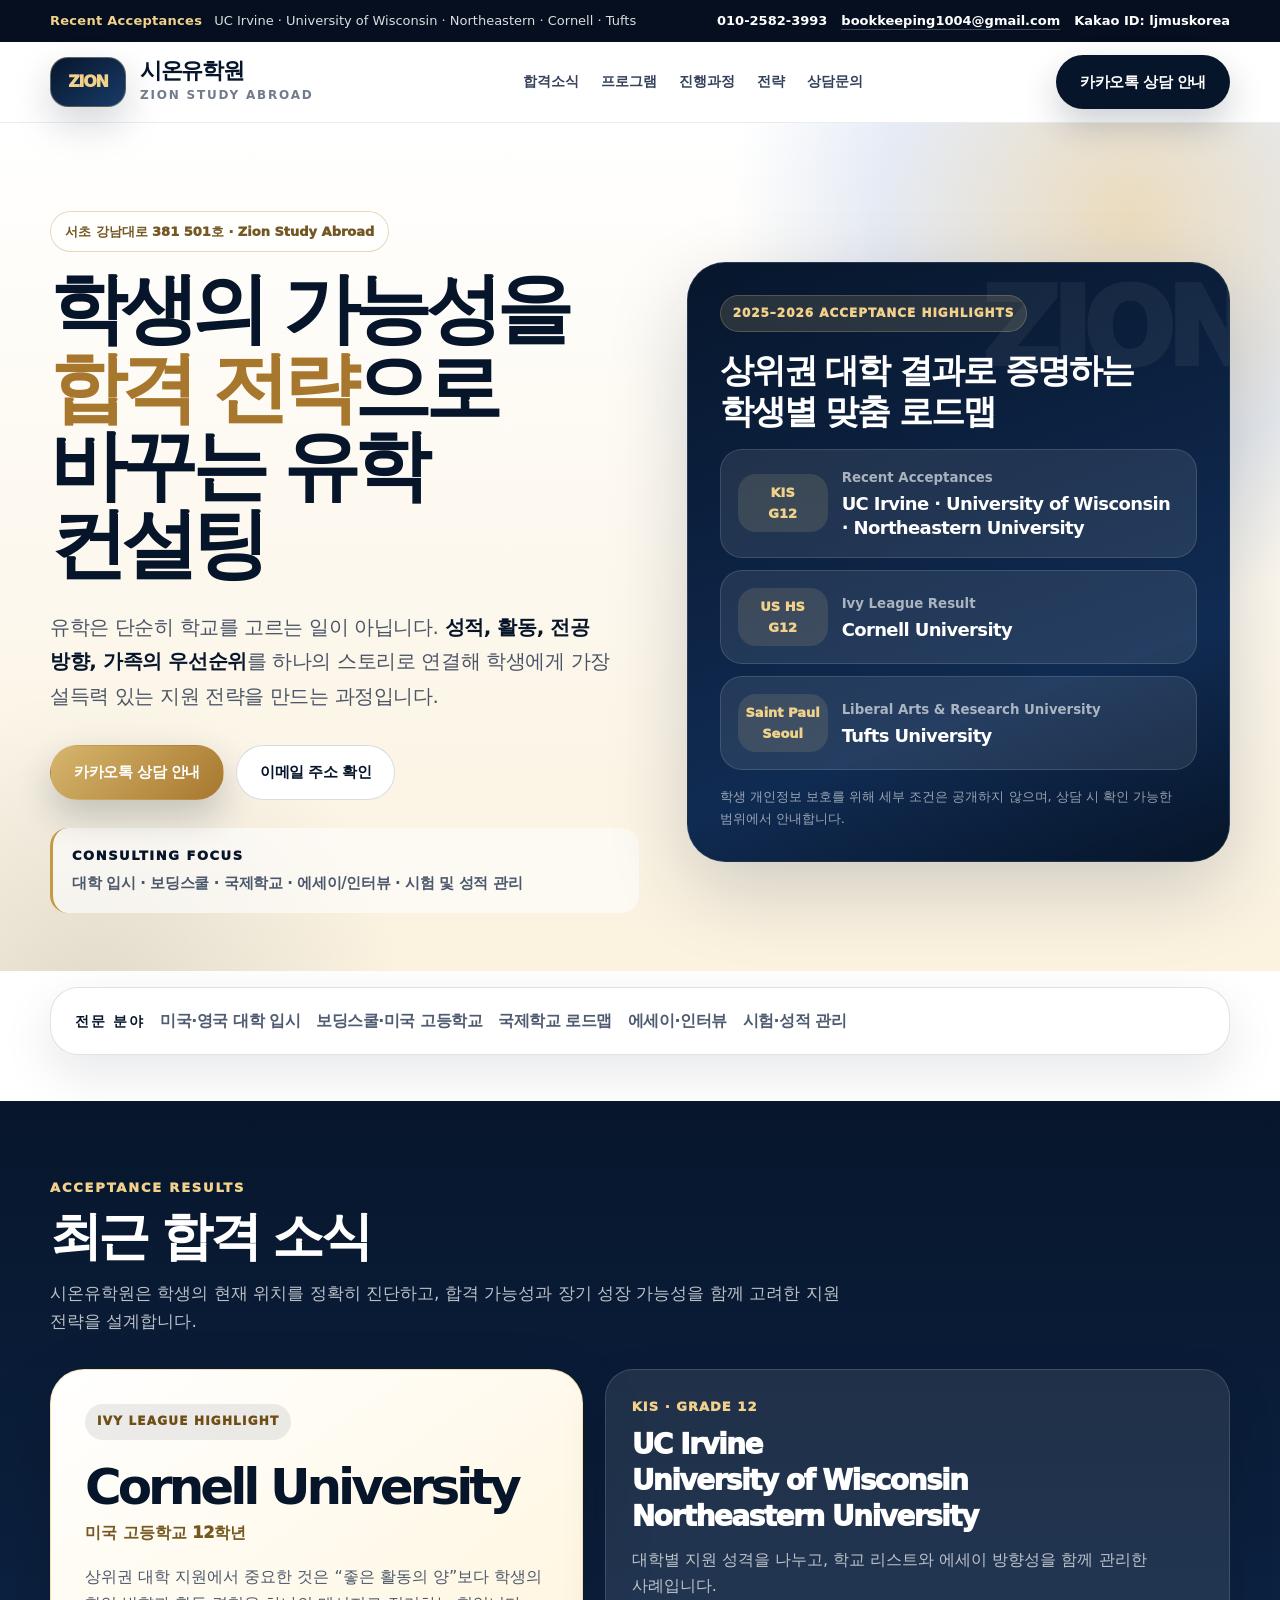
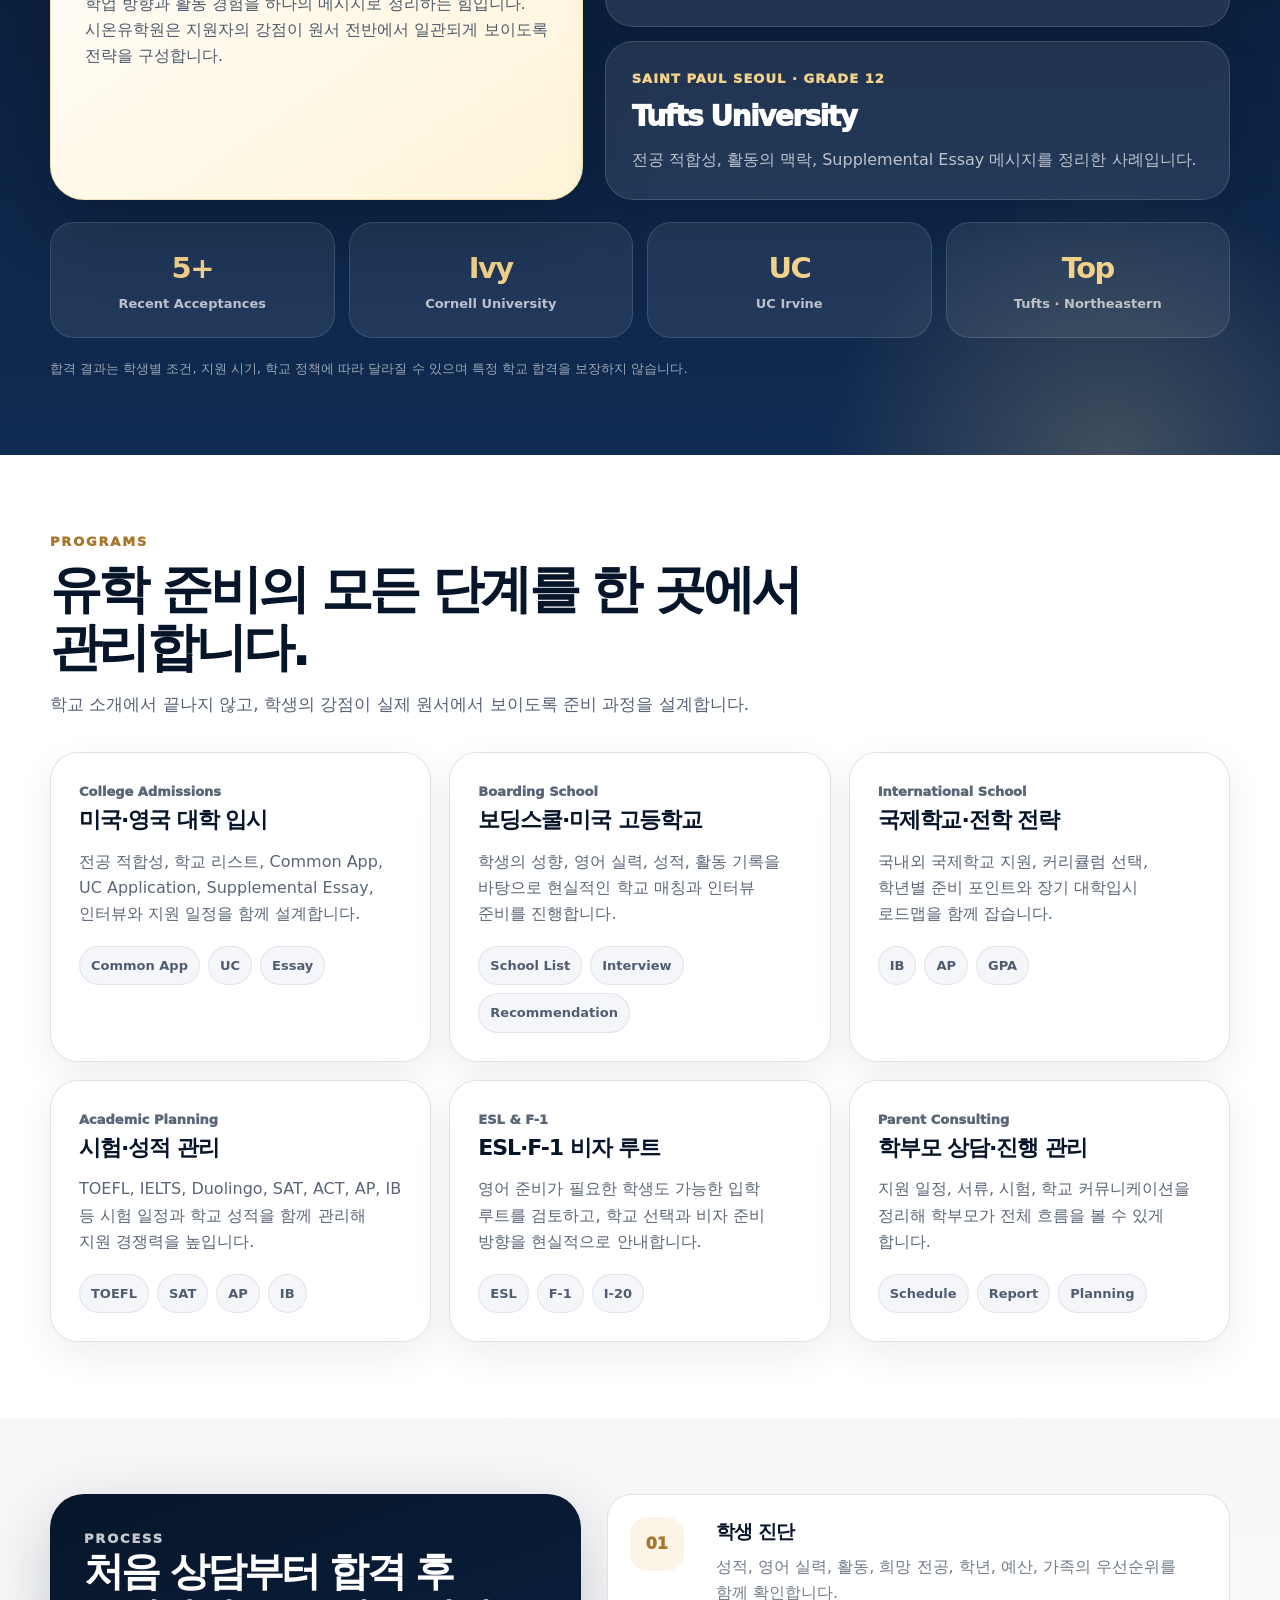
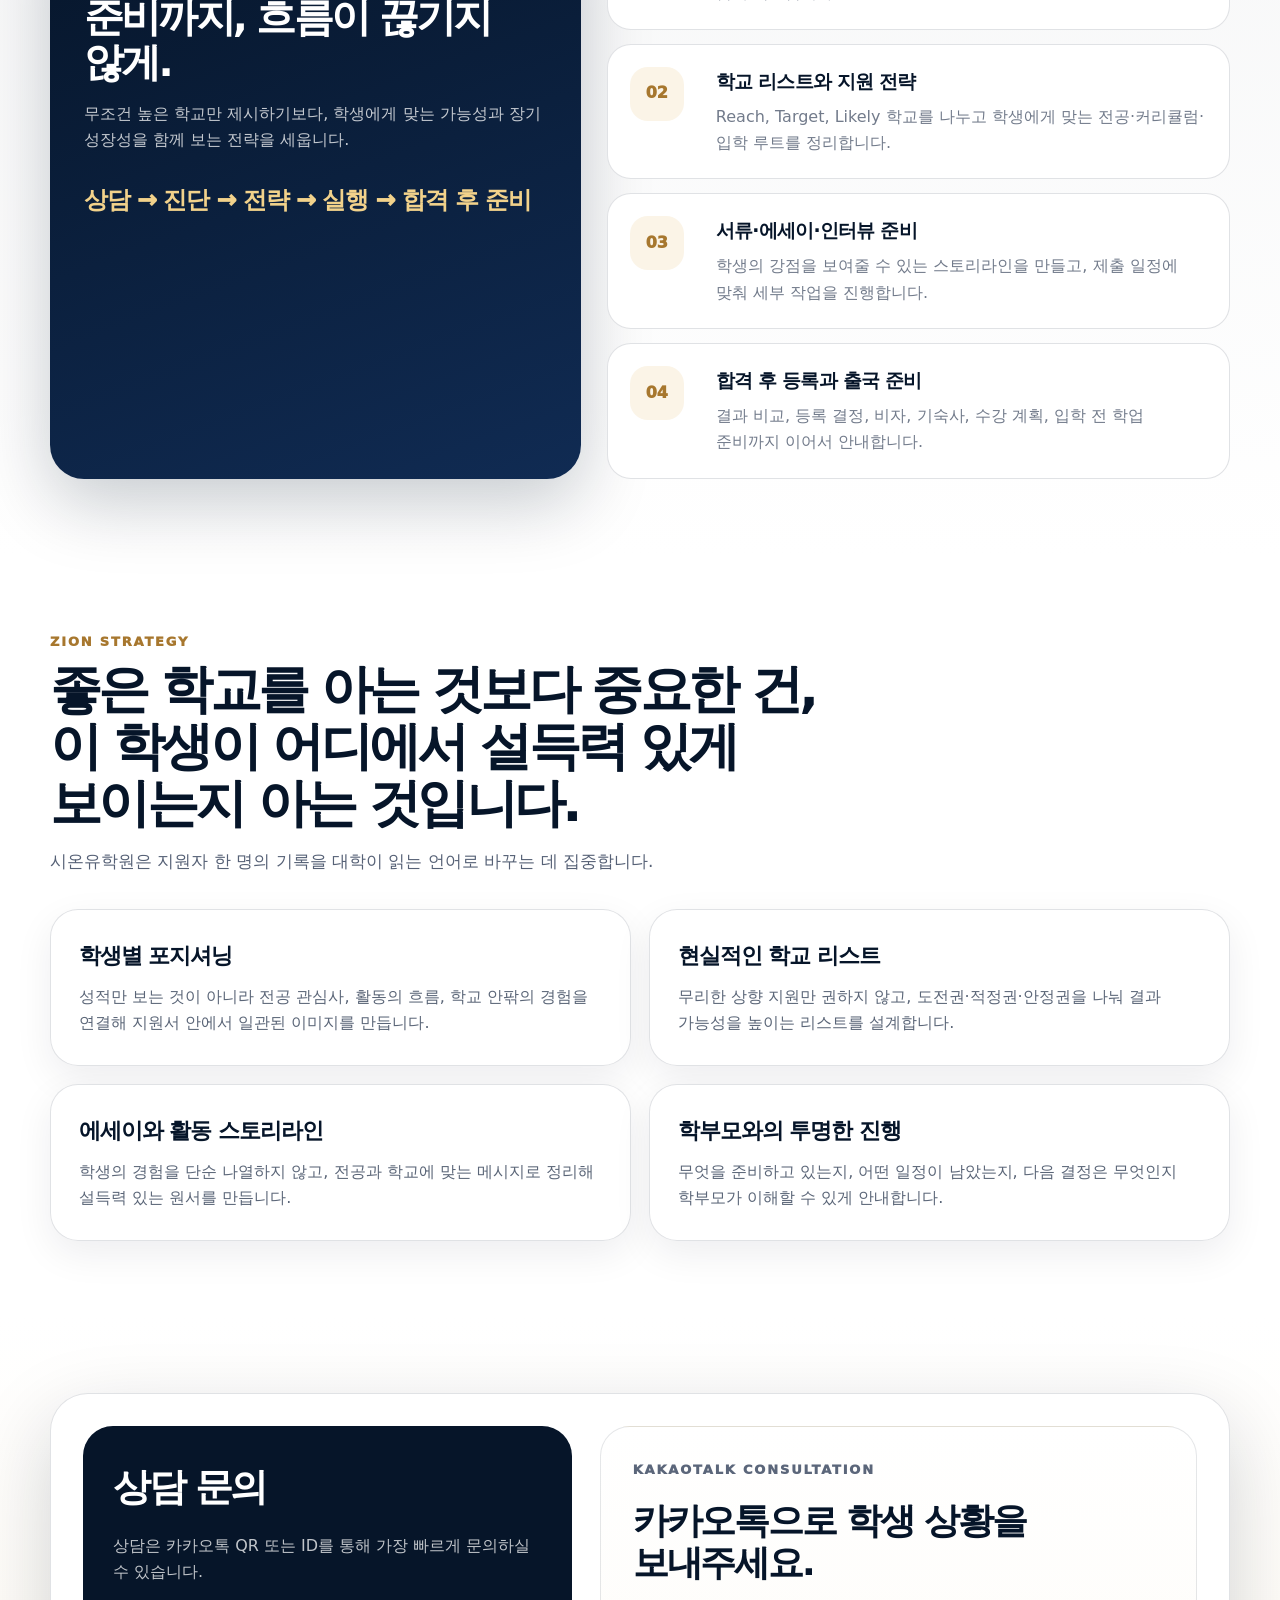
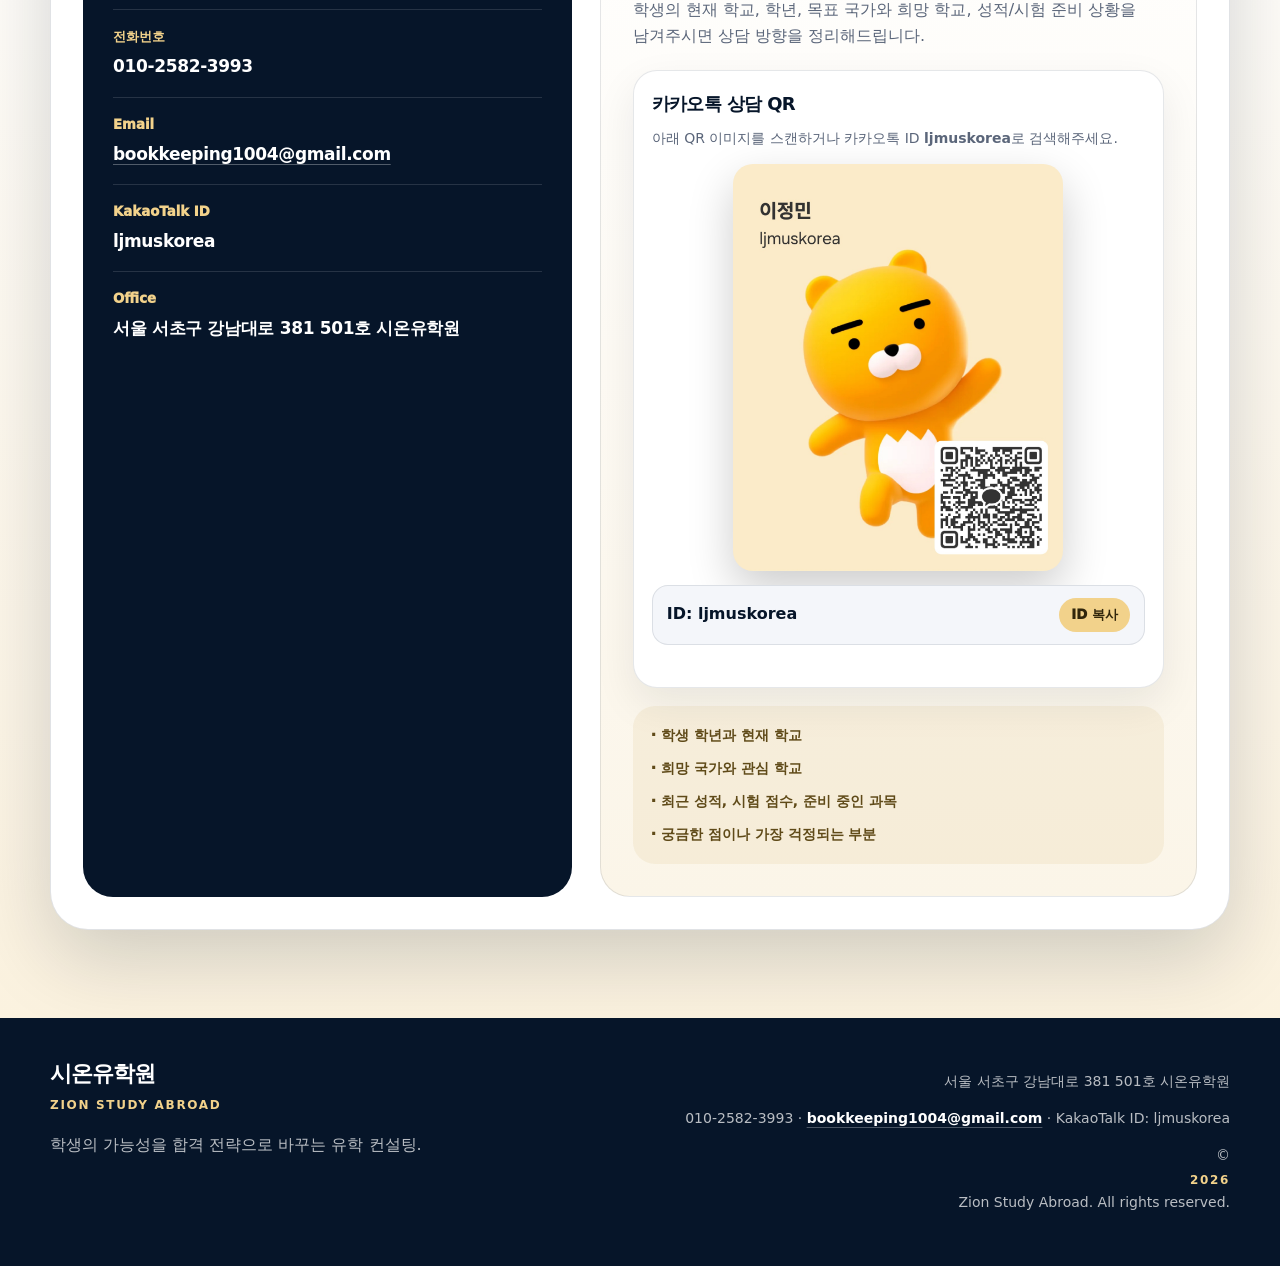
==== commit 5590bf93: "Add files via upload" ====
--- a/index.html
+++ b/index.html
@@ -160,9 +160,9 @@
     .lead{max-width:720px;margin:26px 0 0;color:var(--text);font-size:20px;line-height:1.72;letter-spacing:-.02em}
     .lead b{color:var(--navy)}
     .actions{display:flex;gap:12px;flex-wrap:wrap;margin-top:32px}
-    .mini{display:flex;gap:10px;flex-wrap:wrap;margin-top:28px}
-    .mini span{padding:9px 13px;border-radius:999px;background:rgba(255,255,255,.72);border:1px solid var(--line);color:#596170;font-size:14px;font-weight:850}
-    .hero-note{margin-top:24px;color:#6d5c36;font-size:13px;font-weight:750}
+    .expertise-note{margin-top:28px;padding:17px 19px;border-left:3px solid var(--gold);background:rgba(255,255,255,.62);border-radius:18px;color:#4c586b;max-width:660px}
+    .expertise-note strong{display:block;margin-bottom:5px;color:var(--navy);font-size:13px;font-weight:950;letter-spacing:.12em;text-transform:uppercase}
+    .expertise-note span{display:block;font-size:15px;font-weight:800;letter-spacing:-.025em}
 
     .showcase{position:relative;overflow:hidden;border-radius:38px;background:linear-gradient(160deg,#07162c 0%,#102b52 70%,#061529 100%);color:#fff;padding:32px;box-shadow:var(--shadow);border:1px solid rgba(255,255,255,.10)}
     .showcase:before{content:"ZION";position:absolute;right:-18px;top:12px;font-size:108px;line-height:1;font-weight:950;letter-spacing:-.08em;color:rgba(255,255,255,.055)}
@@ -176,9 +176,9 @@
     .showcase .fine{position:relative;margin:16px 0 0;color:rgba(255,255,255,.58);font-size:13px}
 
     .quick{padding:16px 0 46px;background:#fff}
-    .quick-box{display:grid;grid-template-columns:1.15fr repeat(4,1fr);gap:12px;padding:14px;border-radius:28px;background:#fff;border:1px solid var(--line);box-shadow:0 18px 52px rgba(6,21,41,.10)}
-    .quick-box div{min-height:84px;display:grid;place-items:center;text-align:center;padding:13px;border-radius:20px;background:var(--soft);color:var(--navy);font-weight:950;letter-spacing:-.04em}
-    .quick-box div:first-child{background:linear-gradient(150deg,var(--navy),#173558);color:var(--gold2)}
+    .focus-strip{display:flex;align-items:center;gap:16px;flex-wrap:wrap;padding:20px 24px;border-radius:28px;background:#fff;border:1px solid var(--line);box-shadow:0 18px 52px rgba(6,21,41,.10)}
+    .focus-strip strong{color:var(--navy);font-size:14px;font-weight:950;letter-spacing:.12em;text-transform:uppercase;white-space:nowrap}
+    .focus-strip span{color:#4e5b70;font-size:16px;font-weight:850;letter-spacing:-.03em}
 
     section{padding:76px 0}
     .soft{background:linear-gradient(180deg,rgba(6,21,41,.035),rgba(255,255,255,.12))}
@@ -229,10 +229,20 @@
     .step p{margin:0;color:var(--muted)}
 
     .contact{padding-bottom:88px;background:linear-gradient(180deg,#fff,#fbf2df)}
-    .contact-box{display:grid;grid-template-columns:.88fr 1.12fr;gap:28px;padding:32px;border-radius:38px;background:#fff;border:1px solid var(--line);box-shadow:var(--shadow)}
+    .contact-box{display:grid;grid-template-columns:.9fr 1.1fr;gap:28px;padding:32px;border-radius:38px;background:#fff;border:1px solid var(--line);box-shadow:var(--shadow)}
     .contact-info{border-radius:30px;padding:30px;background:var(--navy);color:#fff}
     .contact-info h2{margin:0 0 14px;font-size:38px;letter-spacing:-.065em}
     .contact-info p{margin:0 0 24px;color:rgba(255,255,255,.75)}
+    .contact-guide{border-radius:30px;padding:32px;background:linear-gradient(180deg,#fff,#fbf5e8);border:1px solid rgba(6,21,41,.10)}
+    .contact-guide h2{margin:0 0 14px;color:var(--navy);font-size:36px;line-height:1.15;letter-spacing:-.06em}
+    .contact-guide p{margin:0 0 20px;color:#5b667a}
+    .contact-guide .qr-card{margin-top:18px;background:#fff;border:1px solid rgba(6,21,41,.10);box-shadow:0 16px 42px rgba(6,21,41,.08)}
+    .contact-guide .qr-card h3{color:var(--navy)}
+    .contact-guide .qr-card p{color:#5b667a}
+    .contact-guide .kakao-id{background:#f4f6fa;border:1px solid rgba(6,21,41,.10);color:var(--navy)}
+    .contact-guide .copy-msg{color:#a7772e}
+    .contact-tips{display:grid;gap:10px;margin-top:18px;padding:18px;border-radius:22px;background:rgba(198,154,67,.10);color:#5f4a18;font-size:14px;font-weight:800}
+    .contact-tips span:before{content:"· ";font-weight:950}
     .line{padding:16px 0;border-top:1px solid rgba(255,255,255,.13)}
     .line small{display:block;color:var(--gold2);font-weight:950;margin-bottom:4px}
     .line strong{font-size:17px;letter-spacing:-.02em}
@@ -260,10 +270,10 @@
     .right a{color:#fff;font-weight:800;text-decoration:underline;text-decoration-color:rgba(255,255,255,.28);text-underline-offset:4px}
 
     @media(max-width:960px){
-      .nav{align-items:flex-start;flex-direction:column;padding:16px 0}.brand{min-width:0}nav{width:100%;overflow:auto;padding-bottom:4px}.hero-grid,.split,.contact-box,.result-hero{grid-template-columns:1fr}.quick-box,.grid3,.statline{grid-template-columns:repeat(2,1fr)}.grid2{grid-template-columns:1fr}.showcase:before{font-size:82px}.foot{flex-direction:column}.right{text-align:left}.contact-info{order:2}
+      .nav{align-items:flex-start;flex-direction:column;padding:16px 0}.brand{min-width:0}nav{width:100%;overflow:auto;padding-bottom:4px}.hero-grid,.split,.contact-box,.result-hero{grid-template-columns:1fr}.grid3,.statline{grid-template-columns:repeat(2,1fr)}.grid2{grid-template-columns:1fr}.showcase:before{font-size:82px}.foot{flex-direction:column}.right{text-align:left}.contact-info{order:2}
     }
     @media(max-width:580px){
-      .wrap{width:min(100% - 28px,1180px)}.top .wrap{padding:8px 0}.hero{padding-top:48px}h1{font-size:43px}.lead{font-size:17px}.actions .btn{width:100%}.quick-box,.grid3,.statline,.row{grid-template-columns:1fr}.wordmark{width:64px}.contact-box{padding:18px}.contact-info{padding:24px}.showcase{padding:24px;border-radius:30px}.result-strip{grid-template-columns:1fr}.ivy h3{font-size:40px}.kakao-id{align-items:flex-start;flex-direction:column}.copy-btn{width:100%}
+      .wrap{width:min(100% - 28px,1180px)}.top .wrap{padding:8px 0}.hero{padding-top:48px}h1{font-size:43px}.lead{font-size:17px}.actions .btn{width:100%}.grid3,.statline{grid-template-columns:1fr}.wordmark{width:64px}.contact-box{padding:18px}.contact-info{padding:24px}.showcase{padding:24px;border-radius:30px}.result-strip{grid-template-columns:1fr}.ivy h3{font-size:40px}.kakao-id{align-items:flex-start;flex-direction:column}.copy-btn{width:100%}
     }
   </style>
 </head>
@@ -288,7 +298,7 @@
         <a href="#strategy">전략</a>
         <a href="#contact">상담문의</a>
       </nav>
-      <a class="btn" href="#contact">상담 양식 작성</a>
+      <a class="btn" href="#contact">카카오톡 상담 안내</a>
     </div>
   </header>
 
@@ -300,11 +310,10 @@
           <h1>학생의 가능성을<br><em>합격 전략</em>으로 바꾸는 유학 컨설팅</h1>
           <p class="lead">유학은 단순히 학교를 고르는 일이 아닙니다. <b>성적, 활동, 전공 방향, 가족의 우선순위</b>를 하나의 스토리로 연결해 학생에게 가장 설득력 있는 지원 전략을 만드는 과정입니다.</p>
           <div class="actions">
-            <a class="btn gold" href="mailto:bookkeeping1004@gmail.com">이메일 문의하기</a>
-            <a class="btn light" href="#contact">카카오톡 QR 확인</a>
+            <a class="btn gold" href="#contact">카카오톡 상담 안내</a>
+            <a class="btn light" href="mailto:bookkeeping1004@gmail.com">이메일 주소 확인</a>
           </div>
-          <div class="mini"><span>대학입시</span><span>보딩스쿨</span><span>국제학교</span><span>에세이·인터뷰</span><span>시험·성적 관리</span></div>
-          <p class="hero-note">전화 상담 버튼은 운영하지 않으며, 전화번호는 안내용으로만 표기합니다.</p>
+          <div class="expertise-note"><strong>Consulting Focus</strong><span>대학 입시 · 보딩스쿨 · 국제학교 · 에세이/인터뷰 · 시험 및 성적 관리</span></div>
         </div>
         <aside class="showcase" aria-label="최근 합격 소식 요약">
           <span class="showcase-label">2025–2026 Acceptance Highlights</span>
@@ -320,12 +329,13 @@
     </section>
 
     <div class="quick">
-      <div class="wrap quick-box" aria-label="핵심 서비스">
-        <div>Zion Study Abroad</div>
-        <div>미국·영국 대학 입시</div>
-        <div>보딩스쿨·고등학교</div>
-        <div>국제학교 로드맵</div>
-        <div>에세이·인터뷰</div>
+      <div class="wrap focus-strip" aria-label="전문 컨설팅 분야">
+        <strong>전문 분야</strong>
+        <span>미국·영국 대학 입시</span>
+        <span>보딩스쿨·미국 고등학교</span>
+        <span>국제학교 로드맵</span>
+        <span>에세이·인터뷰</span>
+        <span>시험·성적 관리</span>
       </div>
     </div>
 
@@ -418,11 +428,16 @@
         <div class="contact-box">
           <div class="contact-info">
             <h2>상담 문의</h2>
-            <p>학생의 현재 상황을 알려주시면, 가능한 학교 방향과 준비 우선순위를 먼저 정리해드립니다.</p>
+            <p>상담은 카카오톡 QR 또는 ID를 통해 가장 빠르게 문의하실 수 있습니다.</p>
             <div class="line"><small>전화번호</small><strong>010-2582-3993</strong></div>
             <div class="line"><small>Email</small><strong><a href="mailto:bookkeeping1004@gmail.com">bookkeeping1004@gmail.com</a></strong></div>
             <div class="line"><small>KakaoTalk ID</small><strong>ljmuskorea</strong></div>
             <div class="line"><small>Office</small><strong>서울 서초구 강남대로 381 501호 시온유학원</strong></div>
+          </div>
+          <div class="contact-guide">
+            <p class="kicker">KakaoTalk Consultation</p>
+            <h2>카카오톡으로 학생 상황을 보내주세요.</h2>
+            <p>학생의 현재 학교, 학년, 목표 국가와 희망 학교, 성적/시험 준비 상황을 남겨주시면 상담 방향을 정리해드립니다.</p>
             <div class="qr-card">
               <h3>카카오톡 상담 QR</h3>
               <p>아래 QR 이미지를 스캔하거나 카카오톡 ID <strong>ljmuskorea</strong>로 검색해주세요.</p>
@@ -430,20 +445,13 @@
               <div class="kakao-id"><span>ID: ljmuskorea</span><button class="copy-btn" type="button" id="copyKakao">ID 복사</button></div>
               <div class="copy-msg" id="copyMsg" aria-live="polite"></div>
             </div>
+            <div class="contact-tips" aria-label="상담 전 준비 정보">
+              <span>학생 학년과 현재 학교</span>
+              <span>희망 국가와 관심 학교</span>
+              <span>최근 성적, 시험 점수, 준비 중인 과목</span>
+              <span>궁금한 점이나 가장 걱정되는 부분</span>
+            </div>
           </div>
-          <form id="consultForm">
-            <div class="row">
-              <label>학생 이름<input name="student" type="text" placeholder="예: 홍길동" required></label>
-              <label>학년 / 학교<input name="grade" type="text" placeholder="예: G11 / 국제학교" required></label>
-            </div>
-            <div class="row">
-              <label>연락처<input name="phone" type="text" placeholder="예: 이메일 또는 휴대폰 번호" required></label>
-              <label>관심 분야<select name="program" required><option value="">선택해주세요</option><option>미국 대학 입시</option><option>영국 대학 입시</option><option>보딩스쿨 / 미국 고등학교</option><option>국제학교 입학 / 전학</option><option>ESL / F-1 비자 루트</option><option>시험·성적 관리</option></select></label>
-            </div>
-            <label>상담 내용<textarea name="message" placeholder="목표 국가, 희망 학교, 현재 성적, 시험 점수, 고민되는 부분을 적어주세요."></textarea></label>
-            <button class="btn full" type="submit">이메일로 상담 내용 보내기</button>
-            <p class="form-note">버튼을 누르면 입력한 내용이 이메일 본문으로 정리되어 메일 앱이 열립니다. 카카오톡 상담은 왼쪽 QR 또는 ID를 이용해주세요.</p>
-          </form>
         </div>
       </div>
     </section>
@@ -468,27 +476,6 @@
         copyMsg.textContent = 'ID: ljmuskorea';
       }
     });
-    document.getElementById('consultForm').addEventListener('submit', function(e){
-      e.preventDefault();
-      const data = new FormData(e.currentTarget);
-      const subject = encodeURIComponent('[시온유학원 상담문의] ' + (data.get('student') || '학생'));
-      const body = encodeURIComponent(
-        '학생 이름: ' + (data.get('student') || '') + '
-' +
-        '학년 / 학교: ' + (data.get('grade') || '') + '
-' +
-        '연락처: ' + (data.get('phone') || '') + '
-' +
-        '관심 분야: ' + (data.get('program') || '') + '
-' +
-        '카카오톡 ID 안내: ljmuskorea' + '
-
-' +
-        '상담 내용:
-' + (data.get('message') || '')
-      );
-      window.location.href = 'mailto:bookkeeping1004@gmail.com?subject=' + subject + '&body=' + body;
-    });
   </script>
 </body>
 </html>
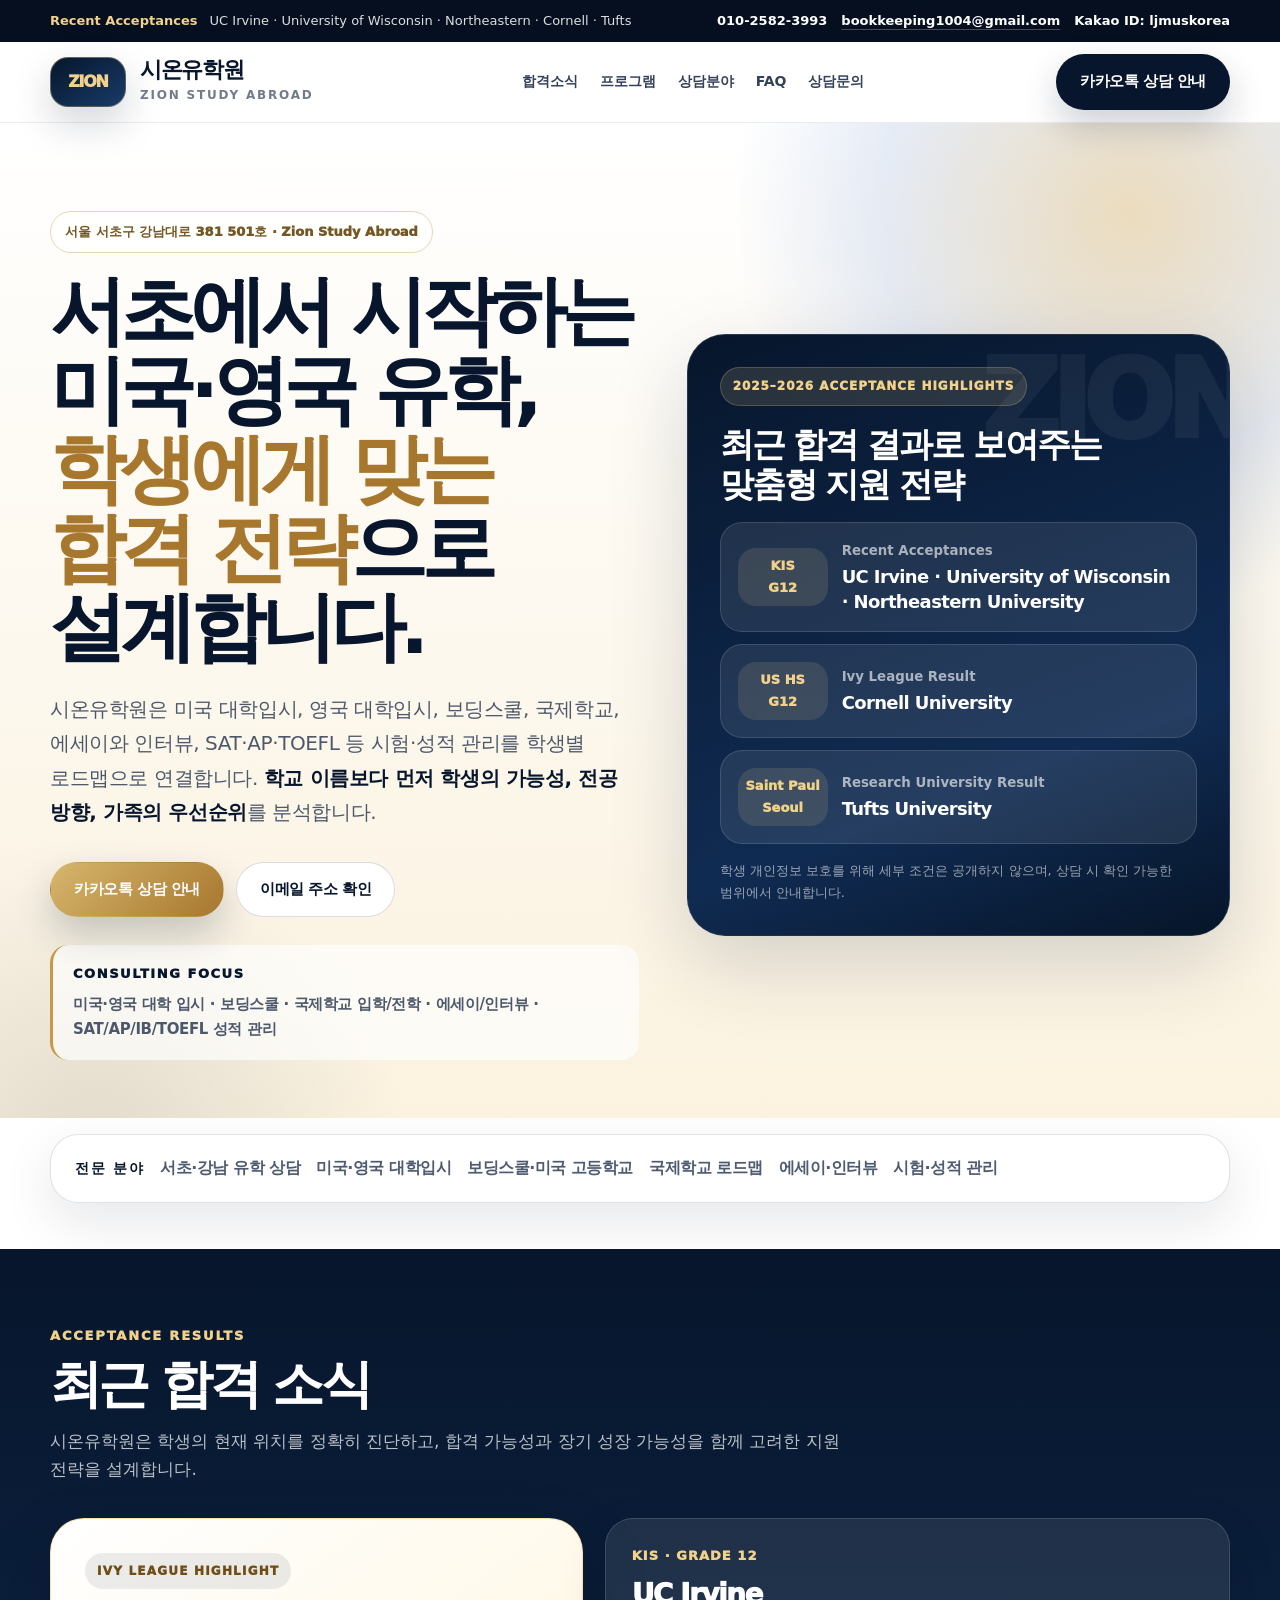
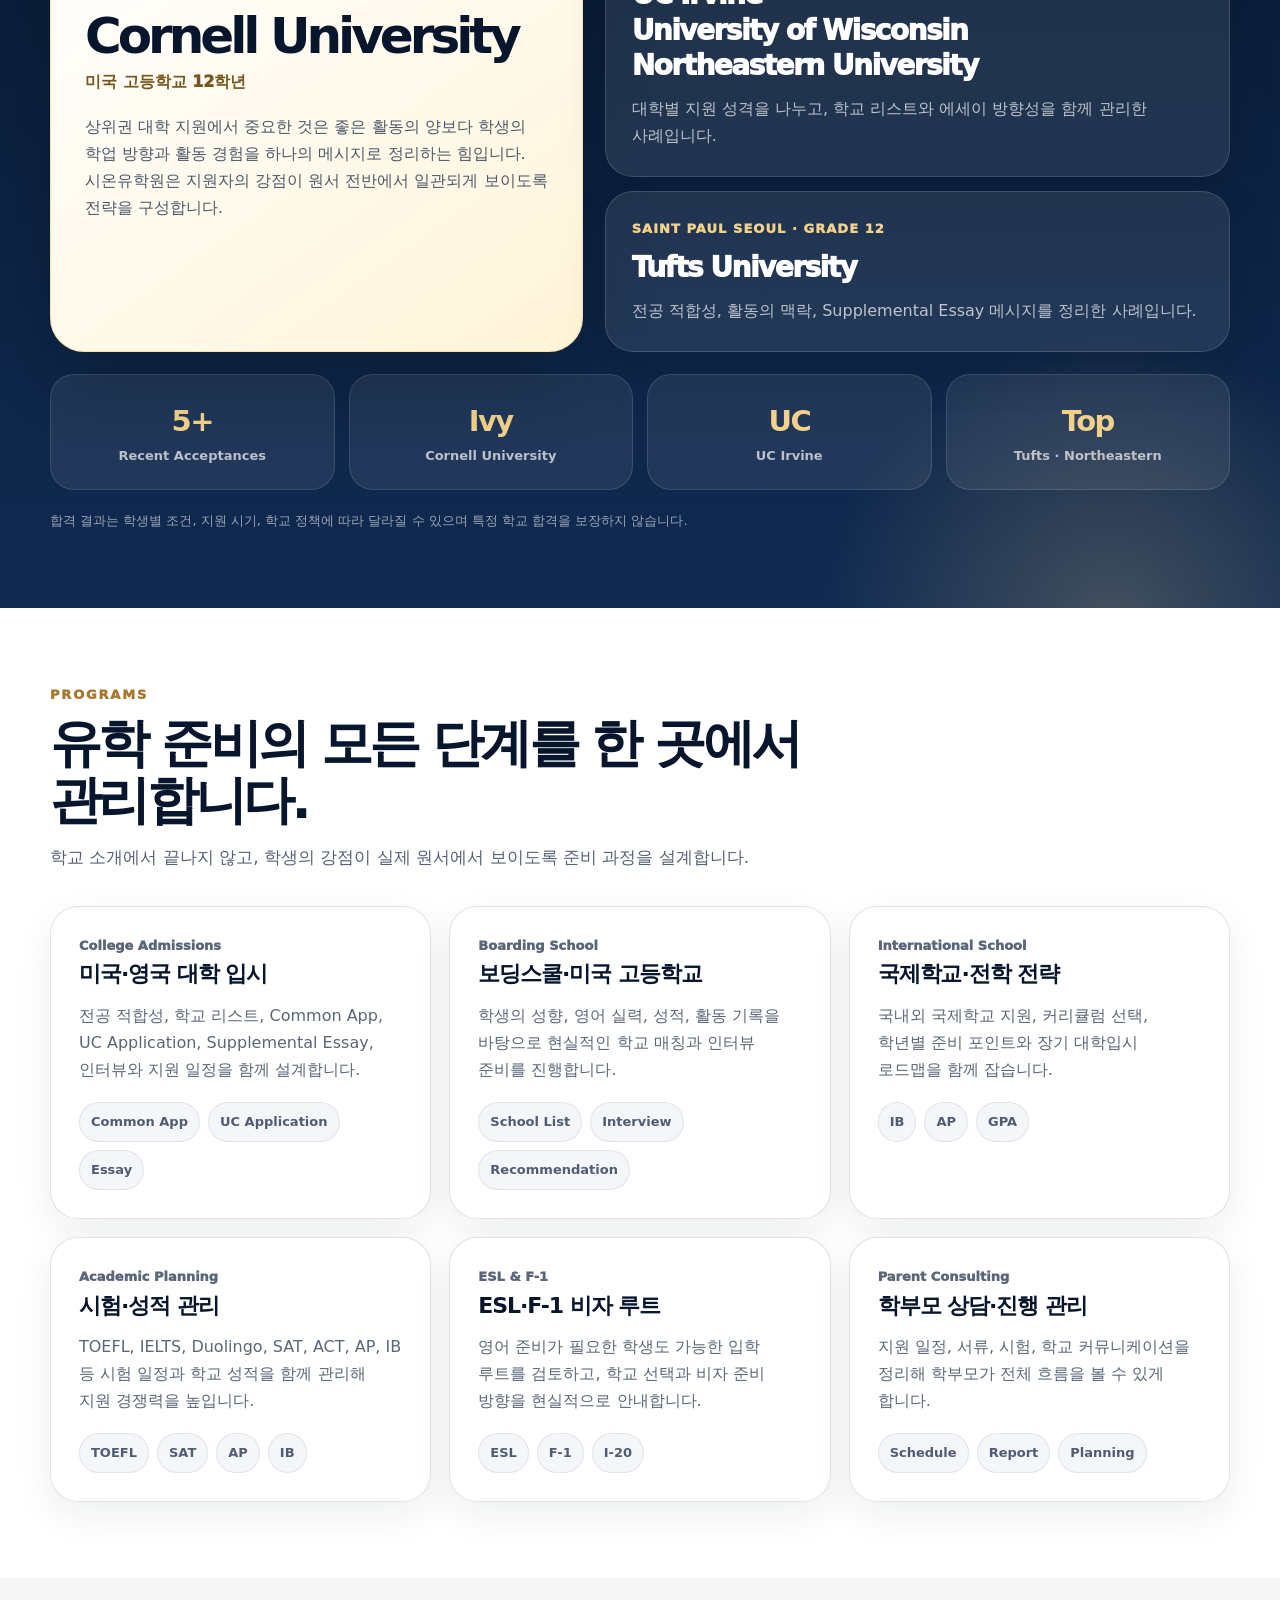
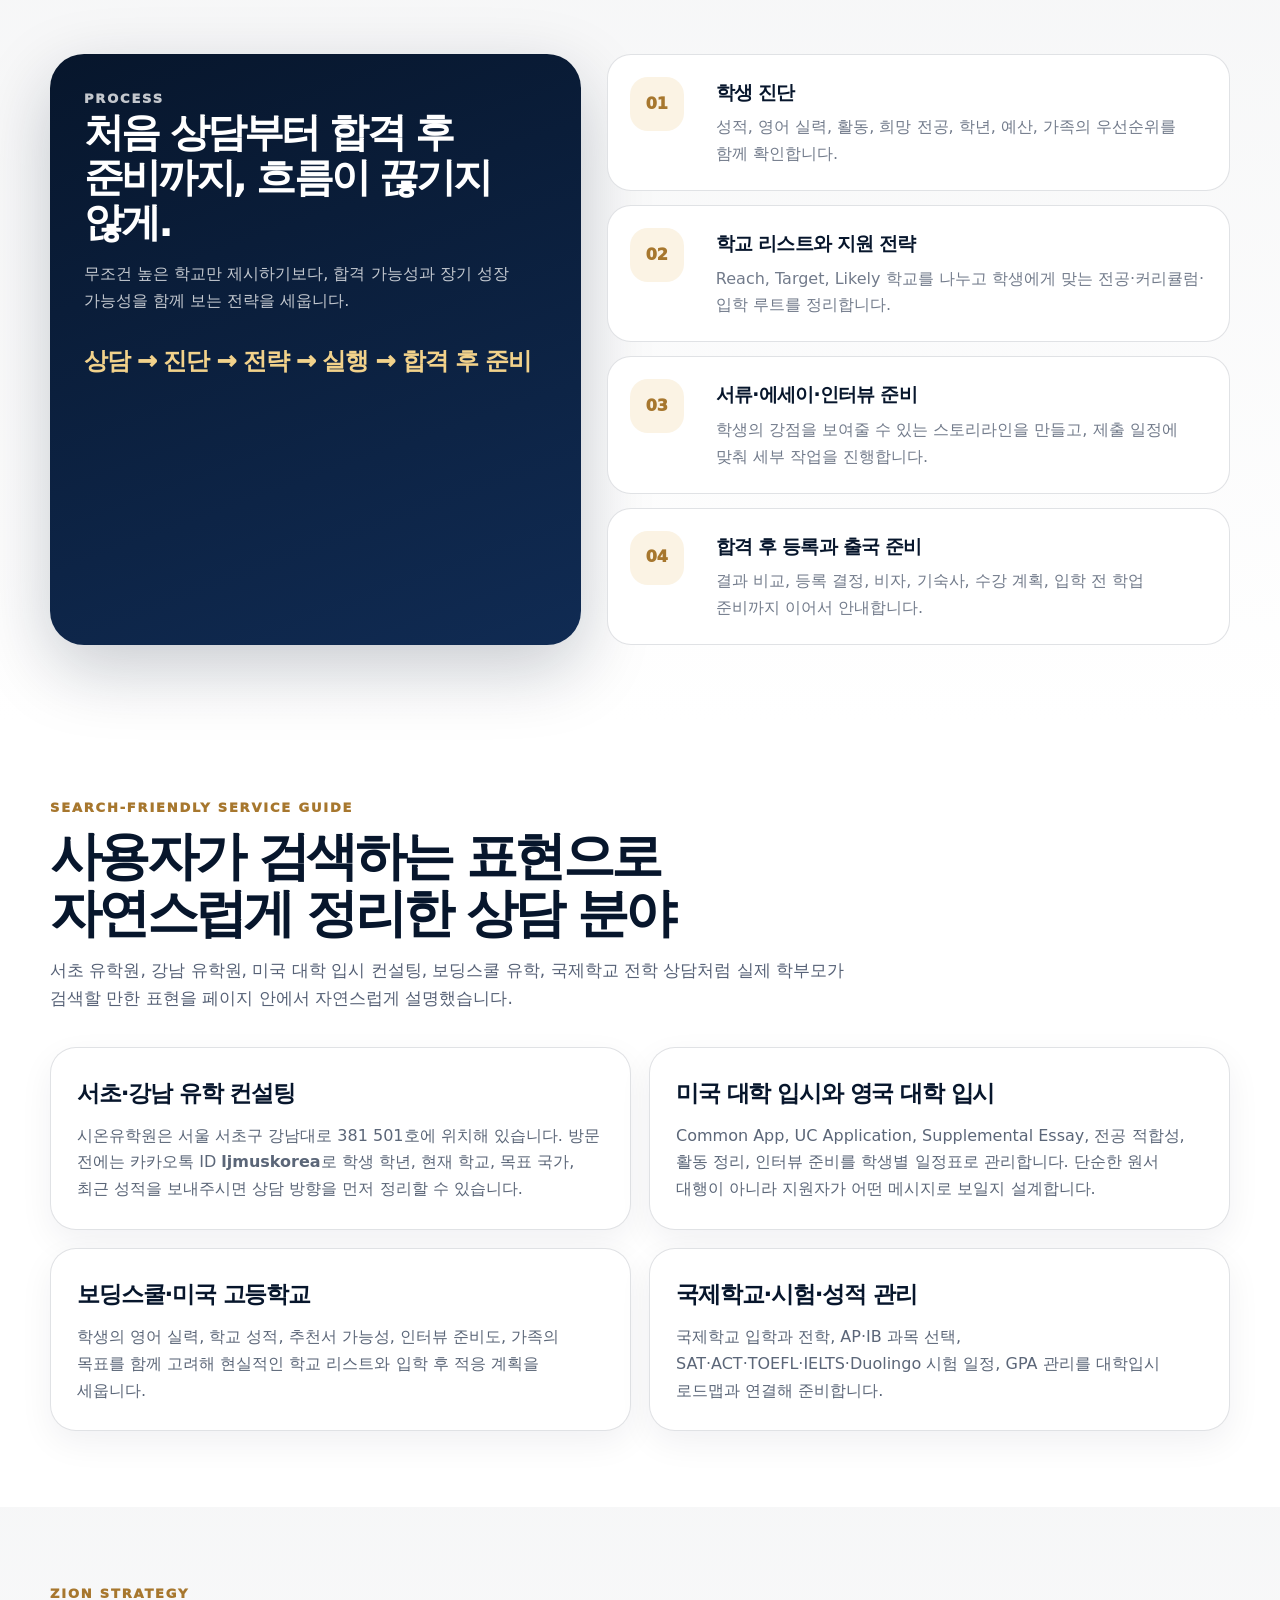
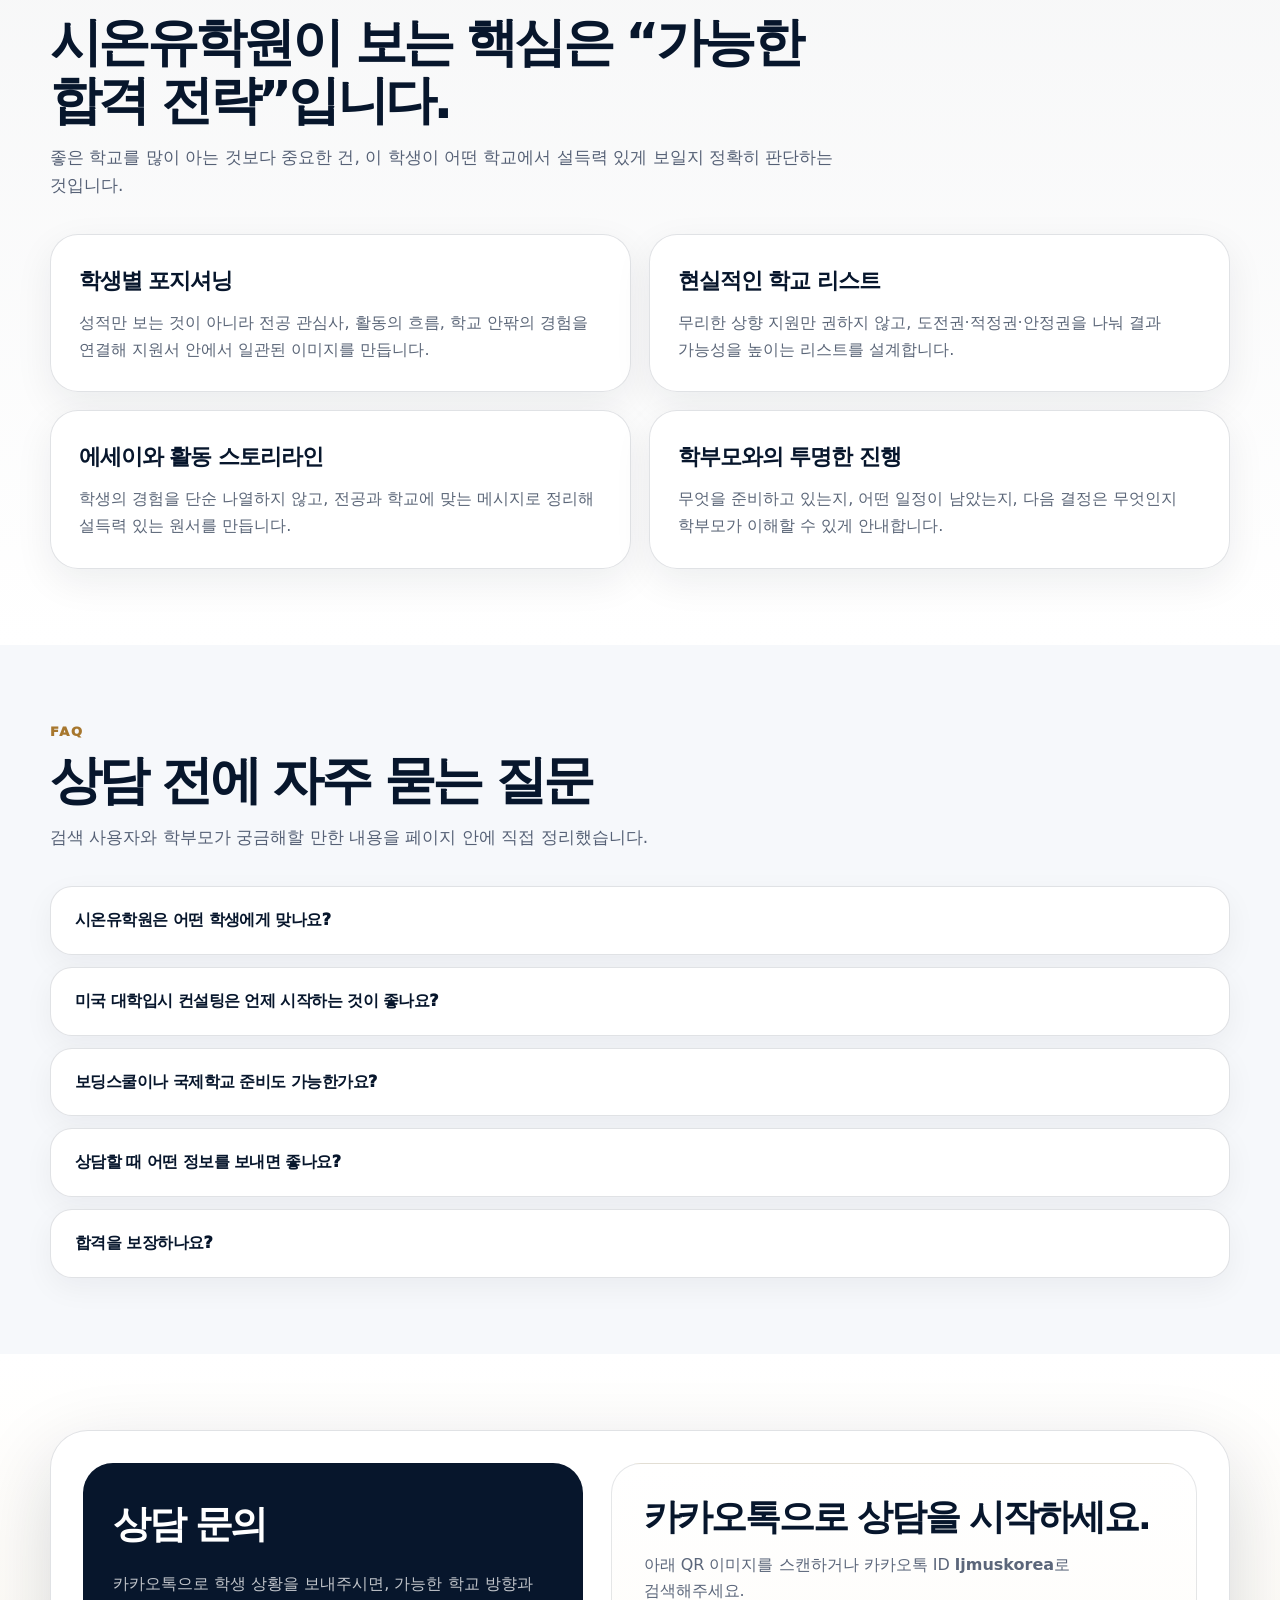
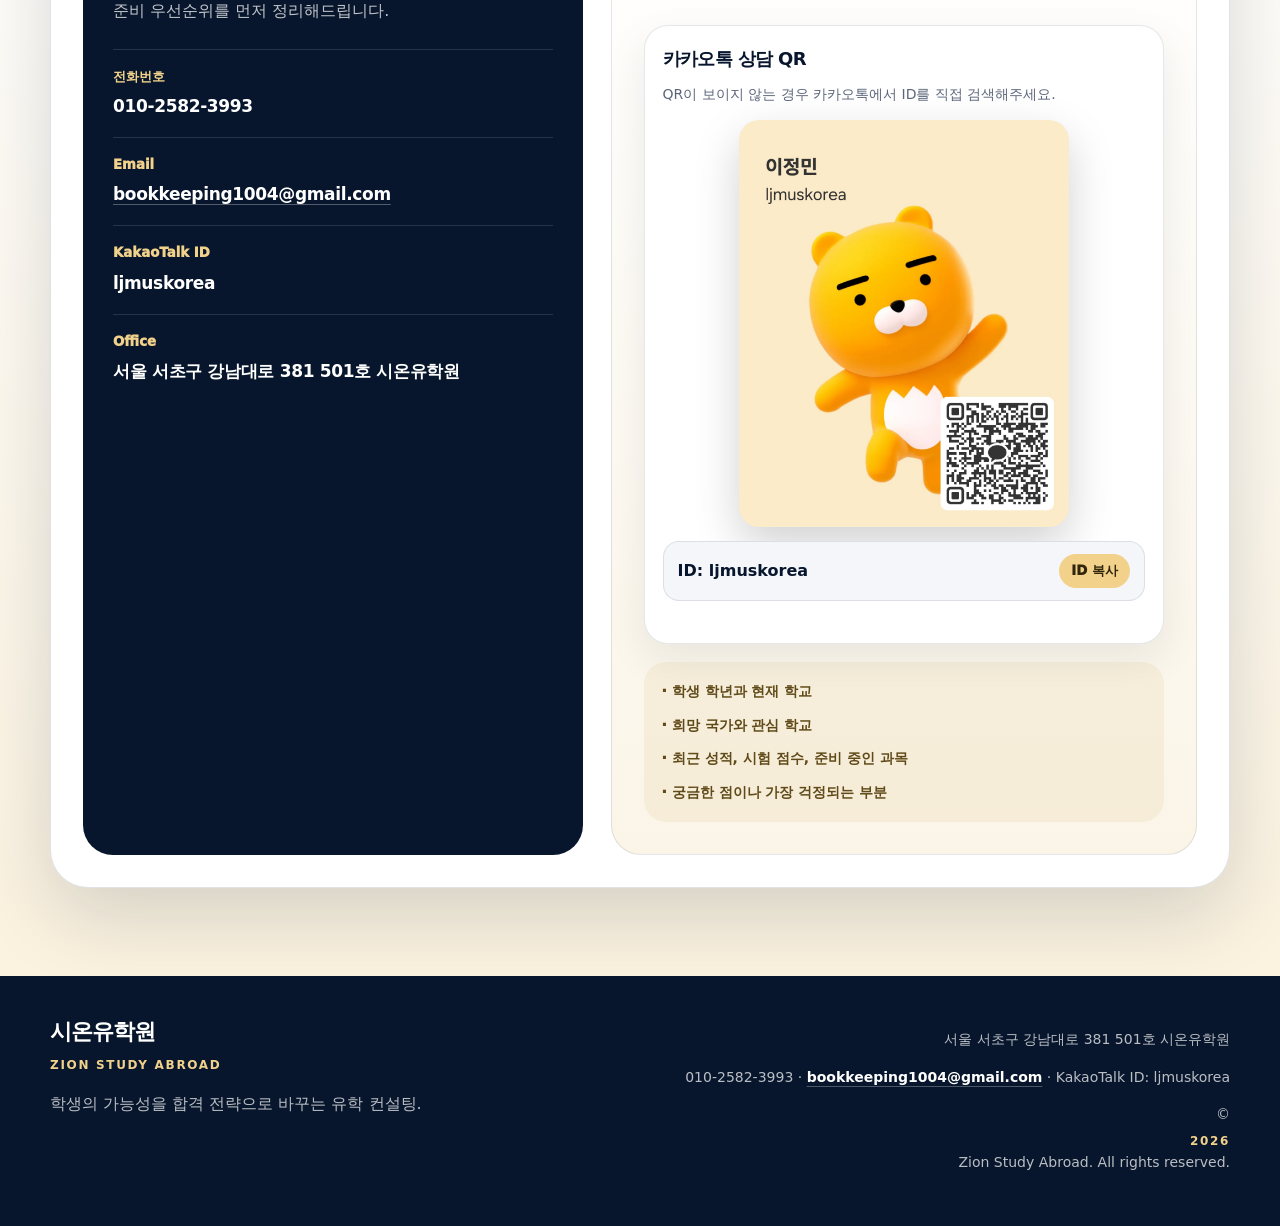
==== commit f3a82479: "Add files via upload" ====
--- a/index.html
+++ b/index.html
@@ -3,278 +3,227 @@
 <head>
   <meta charset="utf-8">
   <meta name="viewport" content="width=device-width, initial-scale=1">
-  <title>시온유학원 | Zion Study Abroad · 서초 미국·영국 유학 컨설팅</title>
-  <meta name="description" content="시온유학원(Zion Study Abroad)은 서초 강남대로에 위치한 유학 컨설팅 기관입니다. 미국·영국 대학 입시, 보딩스쿨, 국제학교, 에세이, 인터뷰, 시험·성적 관리를 학생별 맞춤 로드맵으로 설계합니다. 최근 UC Irvine, University of Wisconsin, Northeastern, Cornell, Tufts 합격 소식을 보유하고 있습니다.">
-  <meta name="keywords" content="시온유학원, Zion Study Abroad, Zion 유학원, 서초 유학원, 강남 유학원, 미국 유학, 영국 유학, 미국 대학 입시, 영국 대학 입시, 보딩스쿨, 국제학교, UC Irvine, University of Wisconsin, Northeastern University, Cornell University, Tufts University, KIS, Saint Paul Seoul, SAT, ACT, AP, IB, TOEFL, IELTS, 에세이 컨설팅">
+  <title>시온유학원 | 서초 미국·영국 유학 컨설팅 · Zion Study Abroad</title>
+  <meta name="description" content="서초 강남대로 시온유학원. 미국·영국 대학입시, 보딩스쿨, 국제학교, 에세이·인터뷰, SAT·AP·TOEFL 성적 관리를 학생별 맞춤 전략으로 설계합니다.">
   <meta name="robots" content="index, follow, max-image-preview:large">
   <meta name="theme-color" content="#07162c">
-  <link rel="canonical" href="https://zionstudyabroad.com/">
+  <link rel="canonical" href="https://bookkeeping1004-dev.github.io/my-website/">
+  <link rel="preload" as="image" href="assets/og-image.png">
 
   <meta property="og:type" content="website">
+  <meta property="og:locale" content="ko_KR">
   <meta property="og:site_name" content="시온유학원 · Zion Study Abroad">
-  <meta property="og:title" content="시온유학원 | Zion Study Abroad">
-  <meta property="og:description" content="학생의 가능성을 합격 전략으로 바꾸는 서초 유학 컨설팅. 미국·영국 대학 입시, 보딩스쿨, 국제학교, 에세이와 인터뷰까지 맞춤 관리합니다.">
-  <meta property="og:url" content="https://zionstudyabroad.com/">
+  <meta property="og:title" content="시온유학원 | 서초 미국·영국 유학 컨설팅">
+  <meta property="og:description" content="미국·영국 대학입시, 보딩스쿨, 국제학교, 에세이·인터뷰, 시험·성적 관리를 학생별 맞춤 로드맵으로 설계합니다.">
+  <meta property="og:url" content="https://bookkeeping1004-dev.github.io/my-website/">
+  <meta property="og:image" content="https://bookkeeping1004-dev.github.io/my-website/assets/og-image.png">
+  <meta property="og:image:width" content="1200">
+  <meta property="og:image:height" content="630">
+  <meta property="og:image:alt" content="시온유학원 Zion Study Abroad 소개 이미지">
   <meta name="twitter:card" content="summary_large_image">
+  <meta name="twitter:title" content="시온유학원 | Zion Study Abroad">
+  <meta name="twitter:description" content="서초 미국·영국 유학 컨설팅. 대학입시, 보딩스쿨, 국제학교, 에세이와 인터뷰까지 맞춤 관리합니다.">
+  <meta name="twitter:image" content="https://bookkeeping1004-dev.github.io/my-website/assets/og-image.png">
 
   <script type="application/ld+json">
 {
   "@context": "https://schema.org",
-  "@type": [
-    "EducationalOrganization",
-    "LocalBusiness"
-  ],
-  "name": "시온유학원",
-  "alternateName": "Zion Study Abroad",
-  "url": "https://zionstudyabroad.com/",
-  "description": "서울 서초구 강남대로에 위치한 유학 컨설팅 기관. 미국·영국 대학 입시, 보딩스쿨, 국제학교, 에세이, 인터뷰, 시험·성적 관리와 합격 전략을 학생별 맞춤형으로 설계합니다.",
-  "email": "bookkeeping1004@gmail.com",
-  "telephone": "+82-10-2582-3993",
-  "address": {
-    "@type": "PostalAddress",
-    "streetAddress": "강남대로 381 501호",
-    "addressLocality": "서초구",
-    "addressRegion": "서울특별시",
-    "addressCountry": "KR"
-  },
-  "areaServed": [
-    "Korea",
-    "United States",
-    "United Kingdom"
-  ],
-  "knowsAbout": [
-    "미국 대학 입시",
-    "영국 대학 입시",
-    "보딩스쿨",
-    "국제학교",
-    "Common App",
-    "UC Application",
-    "SAT",
-    "ACT",
-    "AP",
-    "IB",
-    "TOEFL",
-    "IELTS",
-    "에세이 컨설팅",
-    "인터뷰 준비"
-  ],
-  "contactPoint": [
+  "@graph": [
     {
-      "@type": "ContactPoint",
-      "contactType": "admissions consultation",
+      "@type": "WebSite",
+      "@id": "https://bookkeeping1004-dev.github.io/my-website/#website",
+      "url": "https://bookkeeping1004-dev.github.io/my-website/",
+      "name": "시온유학원 | Zion Study Abroad",
+      "inLanguage": "ko-KR",
+      "publisher": {
+        "@id": "https://bookkeeping1004-dev.github.io/my-website/#organization"
+      }
+    },
+    {
+      "@type": "WebPage",
+      "@id": "https://bookkeeping1004-dev.github.io/my-website/#webpage",
+      "url": "https://bookkeeping1004-dev.github.io/my-website/",
+      "name": "시온유학원 | 서초 미국·영국 유학 컨설팅",
+      "description": "서초 강남대로에 위치한 시온유학원은 미국·영국 대학 입시, 보딩스쿨, 국제학교, 에세이, 인터뷰, 시험·성적 관리를 학생별 맞춤 로드맵으로 설계합니다.",
+      "isPartOf": {
+        "@id": "https://bookkeeping1004-dev.github.io/my-website/#website"
+      },
+      "about": {
+        "@id": "https://bookkeeping1004-dev.github.io/my-website/#organization"
+      },
+      "inLanguage": "ko-KR"
+    },
+    {
+      "@type": [
+        "EducationalOrganization",
+        "LocalBusiness"
+      ],
+      "@id": "https://bookkeeping1004-dev.github.io/my-website/#organization",
+      "name": "시온유학원",
+      "alternateName": "Zion Study Abroad",
+      "url": "https://bookkeeping1004-dev.github.io/my-website/",
+      "description": "서울 서초구 강남대로 381 501호에 위치한 유학 컨설팅 기관. 미국·영국 대학 입시, 보딩스쿨, 국제학교 입학·전학, 에세이, 인터뷰, 시험·성적 관리를 학생별 맞춤형으로 설계합니다.",
+      "image": "https://bookkeeping1004-dev.github.io/my-website/assets/og-image.png",
       "email": "bookkeeping1004@gmail.com",
       "telephone": "+82-10-2582-3993",
-      "availableLanguage": [
-        "ko",
-        "en"
+      "address": {
+        "@type": "PostalAddress",
+        "streetAddress": "강남대로 381 501호",
+        "addressLocality": "서초구",
+        "addressRegion": "서울특별시",
+        "addressCountry": "KR"
+      },
+      "areaServed": [
+        {
+          "@type": "Country",
+          "name": "대한민국"
+        },
+        {
+          "@type": "Country",
+          "name": "미국"
+        },
+        {
+          "@type": "Country",
+          "name": "영국"
+        }
+      ],
+      "knowsAbout": [
+        "미국 대학 입시",
+        "영국 대학 입시",
+        "보딩스쿨",
+        "국제학교",
+        "서초 유학원",
+        "강남 유학원",
+        "Common App",
+        "UC Application",
+        "Supplemental Essay",
+        "인터뷰 준비",
+        "SAT",
+        "ACT",
+        "AP",
+        "IB",
+        "TOEFL",
+        "IELTS"
+      ],
+      "contactPoint": {
+        "@type": "ContactPoint",
+        "contactType": "admissions consultation",
+        "email": "bookkeeping1004@gmail.com",
+        "telephone": "+82-10-2582-3993",
+        "availableLanguage": [
+          "ko",
+          "en"
+        ]
+      },
+      "makesOffer": [
+        {
+          "@type": "Offer",
+          "itemOffered": {
+            "@type": "Service",
+            "name": "미국·영국 대학 입시 컨설팅",
+            "description": "학교 리스트, 원서, 에세이, 인터뷰, 지원 일정 관리"
+          }
+        },
+        {
+          "@type": "Offer",
+          "itemOffered": {
+            "@type": "Service",
+            "name": "보딩스쿨·미국 고등학교 컨설팅",
+            "description": "학교 매칭, 지원 서류, 인터뷰, 입학 후 준비"
+          }
+        },
+        {
+          "@type": "Offer",
+          "itemOffered": {
+            "@type": "Service",
+            "name": "국제학교 입학·전학 컨설팅",
+            "description": "커리큘럼 선택, 학년별 준비, 장기 대학입시 로드맵"
+          }
+        },
+        {
+          "@type": "Offer",
+          "itemOffered": {
+            "@type": "Service",
+            "name": "시험·성적 관리",
+            "description": "TOEFL, IELTS, Duolingo, SAT, ACT, AP, IB 일정 및 성적 관리"
+          }
+        }
+      ]
+    },
+    {
+      "@type": "FAQPage",
+      "@id": "https://bookkeeping1004-dev.github.io/my-website/#faq",
+      "mainEntity": [
+        {
+          "@type": "Question",
+          "name": "시온유학원은 어떤 학생에게 맞나요?",
+          "acceptedAnswer": {
+            "@type": "Answer",
+            "text": "미국·영국 대학 입시, 보딩스쿨, 국제학교 입학·전학, 에세이와 인터뷰, 시험·성적 관리가 필요한 학생에게 맞습니다. 학생의 현재 성적과 활동, 전공 방향, 가족의 우선순위를 함께 보고 지원 전략을 설계합니다."
+          }
+        },
+        {
+          "@type": "Question",
+          "name": "미국 대학입시 컨설팅은 언제 시작하는 것이 좋나요?",
+          "acceptedAnswer": {
+            "@type": "Answer",
+            "text": "가능하면 10~11학년부터 시작하는 것이 좋습니다. 다만 12학년 학생도 학교 리스트, 원서, 에세이, 추천서 일정, 인터뷰 준비를 빠르게 정리해 지원 전략을 세울 수 있습니다."
+          }
+        },
+        {
+          "@type": "Question",
+          "name": "보딩스쿨이나 국제학교 준비도 가능한가요?",
+          "acceptedAnswer": {
+            "@type": "Answer",
+            "text": "가능합니다. 학생의 영어 실력, 성적, 성향, 활동 기록을 바탕으로 학교 매칭, 지원 서류, 인터뷰, 입학 후 적응 계획까지 함께 검토합니다."
+          }
+        },
+        {
+          "@type": "Question",
+          "name": "상담할 때 어떤 정보를 보내면 좋나요?",
+          "acceptedAnswer": {
+            "@type": "Answer",
+            "text": "학생의 학년과 현재 학교, 희망 국가와 관심 학교, 최근 성적표나 시험 점수, 준비 중인 과목, 가장 걱정되는 부분을 카카오톡 ID ljmuskorea로 보내주시면 상담 방향을 빠르게 잡을 수 있습니다."
+          }
+        },
+        {
+          "@type": "Question",
+          "name": "합격을 보장하나요?",
+          "acceptedAnswer": {
+            "@type": "Answer",
+            "text": "합격 결과는 학생의 조건, 지원 시기, 학교 정책, 경쟁 상황에 따라 달라지므로 특정 학교 합격을 보장하지 않습니다. 시온유학원은 학생에게 맞는 현실적인 지원 전략과 준비 과정을 설계합니다."
+          }
+        }
       ]
     }
-  ],
-  "hasOfferCatalog": {
-    "@type": "OfferCatalog",
-    "name": "Zion Study Abroad Programs",
-    "itemListElement": [
-      {
-        "@type": "Offer",
-        "itemOffered": {
-          "@type": "Service",
-          "name": "미국·영국 대학 입시 컨설팅"
-        }
-      },
-      {
-        "@type": "Offer",
-        "itemOffered": {
-          "@type": "Service",
-          "name": "보딩스쿨·미국 고등학교 컨설팅"
-        }
-      },
-      {
-        "@type": "Offer",
-        "itemOffered": {
-          "@type": "Service",
-          "name": "국제학교 입학·전학 컨설팅"
-        }
-      },
-      {
-        "@type": "Offer",
-        "itemOffered": {
-          "@type": "Service",
-          "name": "에세이·인터뷰·성적 관리"
-        }
-      }
-    ]
-  }
+  ]
 }
   </script>
 
   <style>
     :root{
-      --navy:#061529;
-      --navy2:#0e2749;
-      --navy3:#152f56;
-      --gold:#c59a46;
-      --gold2:#f2d28b;
-      --cream:#fbf4e7;
-      --paper:#fffaf0;
-      --soft:#f5f7fb;
-      --ink:#1e2636;
-      --text:#4b5567;
-      --muted:#727b8b;
-      --line:rgba(6,21,41,.12);
-      --white:rgba(255,255,255,.92);
-      --shadow:0 28px 80px rgba(6,21,41,.18);
-      --radius:28px;
+      --navy:#07162c;--navy2:#102b52;--gold:#c59a46;--gold2:#f2d28b;--cream:#fbf3e4;--soft:#f6f8fb;
+      --ink:#1e2636;--text:#4d596b;--muted:#727b8b;--line:rgba(7,22,44,.12);--shadow:0 28px 80px rgba(7,22,44,.16);--radius:28px;
     }
-    *{box-sizing:border-box}
-    html{scroll-behavior:smooth}
-    body{margin:0;font-family:ui-sans-serif,system-ui,-apple-system,BlinkMacSystemFont,"Segoe UI",Roboto,"Noto Sans KR","Apple SD Gothic Neo",sans-serif;color:var(--ink);background:#fff;line-height:1.65;word-break:keep-all}
-    a{color:inherit;text-decoration:none}
-    img{max-width:100%;display:block}
-    .wrap{width:min(1180px,calc(100% - 42px));margin:0 auto}
-    .top{background:#050f1f;color:rgba(255,255,255,.86);font-size:13px}
-    .top .wrap{min-height:42px;display:flex;align-items:center;justify-content:space-between;gap:14px;flex-wrap:wrap}
-    .top b{color:var(--gold2);margin-right:8px;letter-spacing:.02em}
-    .top-right{display:flex;gap:14px;flex-wrap:wrap;align-items:center;font-weight:850;color:#fff}
-    .top-right a{color:#fff;text-decoration:underline;text-decoration-color:rgba(255,255,255,.24);text-underline-offset:4px}
-    header{position:sticky;top:0;z-index:50;background:rgba(255,255,255,.86);backdrop-filter:blur(18px);border-bottom:1px solid rgba(6,21,41,.08)}
-    .nav{min-height:80px;display:flex;align-items:center;justify-content:space-between;gap:24px}
-    .brand{display:flex;align-items:center;gap:14px;min-width:280px}
-    .wordmark{width:76px;height:50px;border-radius:18px;display:grid;place-items:center;background:linear-gradient(145deg,#07162c,#183b68);color:var(--gold2);font-weight:950;letter-spacing:-.08em;box-shadow:0 16px 38px rgba(6,21,41,.18);border:1px solid rgba(242,210,139,.34)}
-    .brand strong{display:block;color:var(--navy);font-size:22px;line-height:1.05;letter-spacing:-.06em}
-    .brand span span{display:block;margin-top:4px;color:var(--muted);font-size:12px;text-transform:uppercase;letter-spacing:.15em;font-weight:900}
-    nav{display:flex;gap:22px;font-size:14px;color:#34415a;font-weight:900;white-space:nowrap}
-    nav a:hover{color:#2d5fb8}
-    .btn{display:inline-flex;align-items:center;justify-content:center;min-height:50px;border-radius:999px;padding:14px 23px;background:var(--navy);color:#fff;font-weight:950;letter-spacing:-.03em;border:1px solid transparent;box-shadow:0 16px 36px rgba(6,21,41,.20);transition:transform .18s,box-shadow .18s,background .18s;cursor:pointer;font-family:inherit;font-size:15px;white-space:nowrap}
-    .btn:hover{transform:translateY(-2px);box-shadow:0 22px 48px rgba(6,21,41,.26);background:var(--navy2)}
-    .btn.gold{background:linear-gradient(135deg,#d7b66d,#a7772e);color:#fff}
-    .btn.light{background:#fff;color:var(--navy);border-color:rgba(6,21,41,.15);box-shadow:none}
-    .btn.full{width:100%}
-
-    .hero{position:relative;padding:88px 0 58px;overflow:hidden;background:linear-gradient(180deg,#fff 0%,#fbf2df 100%)}
-    .hero:before{content:"";position:absolute;right:-250px;top:-310px;width:800px;height:800px;border-radius:50%;background:radial-gradient(circle,rgba(198,154,70,.34),rgba(45,95,184,.12) 44%,transparent 70%)}
-    .hero:after{content:"";position:absolute;left:-240px;bottom:-360px;width:670px;height:670px;border-radius:50%;background:radial-gradient(circle,rgba(6,21,41,.10),transparent 65%)}
-    .hero-grid{position:relative;z-index:1;display:grid;grid-template-columns:1.04fr .96fr;gap:48px;align-items:center}
-    .eyebrow{display:inline-flex;align-items:center;gap:8px;margin-bottom:18px;padding:9px 14px;border-radius:999px;background:rgba(255,255,255,.72);border:1px solid rgba(198,154,70,.38);color:#745723;font-size:13px;font-weight:950}
-    h1{margin:0;color:var(--navy);font-size:clamp(42px,6vw,78px);line-height:1.02;letter-spacing:-.08em}
-    h1 em{font-style:normal;color:#a7772e}
-    .lead{max-width:720px;margin:26px 0 0;color:var(--text);font-size:20px;line-height:1.72;letter-spacing:-.02em}
-    .lead b{color:var(--navy)}
-    .actions{display:flex;gap:12px;flex-wrap:wrap;margin-top:32px}
-    .expertise-note{margin-top:28px;padding:17px 19px;border-left:3px solid var(--gold);background:rgba(255,255,255,.62);border-radius:18px;color:#4c586b;max-width:660px}
-    .expertise-note strong{display:block;margin-bottom:5px;color:var(--navy);font-size:13px;font-weight:950;letter-spacing:.12em;text-transform:uppercase}
-    .expertise-note span{display:block;font-size:15px;font-weight:800;letter-spacing:-.025em}
-
-    .showcase{position:relative;overflow:hidden;border-radius:38px;background:linear-gradient(160deg,#07162c 0%,#102b52 70%,#061529 100%);color:#fff;padding:32px;box-shadow:var(--shadow);border:1px solid rgba(255,255,255,.10)}
-    .showcase:before{content:"ZION";position:absolute;right:-18px;top:12px;font-size:108px;line-height:1;font-weight:950;letter-spacing:-.08em;color:rgba(255,255,255,.055)}
-    .showcase-label{position:relative;display:inline-flex;margin-bottom:18px;padding:8px 12px;border-radius:999px;background:rgba(242,210,139,.14);border:1px solid rgba(242,210,139,.22);color:var(--gold2);font-size:12px;font-weight:950;letter-spacing:.08em;text-transform:uppercase}
-    .showcase h2{position:relative;margin:0 0 18px;font-size:34px;line-height:1.18;letter-spacing:-.06em}
-    .result-stack{position:relative;display:grid;gap:12px}
-    .result-strip{display:grid;grid-template-columns:90px 1fr;gap:14px;align-items:center;padding:17px;border-radius:22px;background:rgba(255,255,255,.09);border:1px solid rgba(255,255,255,.13)}
-    .result-strip .year{display:grid;place-items:center;min-height:58px;border-radius:18px;background:rgba(242,210,139,.12);color:var(--gold2);font-size:13px;font-weight:950;text-align:center}
-    .result-strip small{display:block;color:rgba(255,255,255,.62);font-weight:850;margin-bottom:3px}
-    .result-strip strong{display:block;color:#fff;font-size:18px;line-height:1.35;letter-spacing:-.035em}
-    .showcase .fine{position:relative;margin:16px 0 0;color:rgba(255,255,255,.58);font-size:13px}
-
-    .quick{padding:16px 0 46px;background:#fff}
-    .focus-strip{display:flex;align-items:center;gap:16px;flex-wrap:wrap;padding:20px 24px;border-radius:28px;background:#fff;border:1px solid var(--line);box-shadow:0 18px 52px rgba(6,21,41,.10)}
-    .focus-strip strong{color:var(--navy);font-size:14px;font-weight:950;letter-spacing:.12em;text-transform:uppercase;white-space:nowrap}
-    .focus-strip span{color:#4e5b70;font-size:16px;font-weight:850;letter-spacing:-.03em}
-
-    section{padding:76px 0}
-    .soft{background:linear-gradient(180deg,rgba(6,21,41,.035),rgba(255,255,255,.12))}
-    .head{max-width:790px;margin-bottom:34px}
-    .kicker{margin:0 0 9px;color:#a7772e;font-size:13px;font-weight:950;letter-spacing:.14em;text-transform:uppercase}
-    .title{margin:0 0 14px;color:var(--navy);font-size:clamp(32px,4.4vw,52px);line-height:1.1;letter-spacing:-.07em}
-    .desc{margin:0;color:#566176;font-size:17px}
-    .grid3{display:grid;grid-template-columns:repeat(3,1fr);gap:18px}
-    .grid2{display:grid;grid-template-columns:repeat(2,1fr);gap:18px}
-    .card{position:relative;overflow:hidden;border-radius:var(--radius);padding:28px;background:rgba(255,255,255,.92);border:1px solid var(--line);box-shadow:0 13px 38px rgba(6,21,41,.07)}
-    .card h3{margin:0 0 10px;color:var(--navy);font-size:22px;letter-spacing:-.048em}
-    .card p{margin:0;color:#5b6678}
-    .tag{margin:0 0 12px;color:#a7772e;font-size:13px;font-weight:950}
-    .keywords{display:flex;flex-wrap:wrap;gap:8px;margin-top:18px}
-    .keywords span{padding:8px 11px;border-radius:999px;background:#f4f6fa;border:1px solid rgba(6,21,41,.08);color:#505c72;font-size:13px;font-weight:800}
-
-    .results{background:linear-gradient(180deg,#07162c 0%,#102b52 100%);color:#fff;overflow:hidden;position:relative}
-    .results:before{content:"";position:absolute;inset:auto -140px -320px auto;width:620px;height:620px;border-radius:50%;background:radial-gradient(circle,rgba(242,210,139,.22),transparent 65%)}
-    .results .title,.results .kicker{color:#fff}
-    .results .kicker{color:var(--gold2)}
-    .results .desc{color:rgba(255,255,255,.72)}
-    .result-hero{position:relative;display:grid;grid-template-columns:.92fr 1.08fr;gap:22px;align-items:stretch;margin-bottom:22px}
-    .ivy{min-height:330px;border-radius:34px;padding:34px;background:linear-gradient(145deg,#fff,#fff4d8);color:var(--navy);box-shadow:0 30px 70px rgba(0,0,0,.20);border:1px solid rgba(242,210,139,.6)}
-    .ivy .label{display:inline-flex;padding:8px 12px;border-radius:999px;background:rgba(6,21,41,.08);color:#6f4e16;font-size:12px;font-weight:950;letter-spacing:.1em;text-transform:uppercase}
-    .ivy h3{margin:22px 0 8px;font-size:50px;line-height:1;letter-spacing:-.08em}
-    .ivy .student{color:#75581f;font-weight:950;margin-bottom:18px}
-    .ivy p{color:#4d596b;font-size:16px}
-    .result-board{display:grid;gap:14px}
-    .result-card{border-radius:28px;padding:26px;background:rgba(255,255,255,.09);border:1px solid rgba(255,255,255,.14);box-shadow:0 18px 48px rgba(0,0,0,.12)}
-    .result-card .student{color:var(--gold2);font-weight:950;font-size:13px;text-transform:uppercase;letter-spacing:.08em}
-    .schools{margin:10px 0 0;font-size:28px;line-height:1.28;letter-spacing:-.055em;font-weight:950;color:#fff}
-    .result-card p{margin:12px 0 0;color:rgba(255,255,255,.70)}
-    .statline{display:grid;grid-template-columns:repeat(4,1fr);gap:14px;margin-top:22px}
-    .stat{padding:22px;border-radius:24px;background:rgba(255,255,255,.08);border:1px solid rgba(255,255,255,.12);text-align:center}
-    .stat strong{display:block;color:var(--gold2);font-size:29px;letter-spacing:-.055em}
-    .stat span{display:block;color:rgba(255,255,255,.69);font-size:13px;font-weight:800}
-    .result-note{margin:20px 0 0;color:rgba(255,255,255,.58);font-size:13px}
-
-    .split{display:grid;grid-template-columns:.92fr 1.08fr;gap:26px}
-    .dark{border-radius:34px;padding:34px;background:linear-gradient(160deg,var(--navy),#102b53);color:#fff;box-shadow:0 24px 70px rgba(6,21,41,.22)}
-    .dark h2{margin:0 0 16px;font-size:40px;line-height:1.13;letter-spacing:-.07em}
-    .dark p{margin:0;color:rgba(255,255,255,.76)}
-    .dark .big{margin-top:30px;color:var(--gold2);font-size:24px;line-height:1.35;font-weight:950;letter-spacing:-.045em}
-    .steps{display:grid;gap:14px}
-    .step{display:grid;grid-template-columns:70px 1fr;gap:16px;padding:22px;border-radius:24px;background:#fff;border:1px solid var(--line)}
-    .num{display:grid;place-items:center;width:54px;height:54px;border-radius:18px;background:var(--cream);color:#a7772e;font-weight:950}
-    .step h3{margin:0 0 6px;color:var(--navy);letter-spacing:-.04em}
-    .step p{margin:0;color:var(--muted)}
-
-    .contact{padding-bottom:88px;background:linear-gradient(180deg,#fff,#fbf2df)}
-    .contact-box{display:grid;grid-template-columns:.9fr 1.1fr;gap:28px;padding:32px;border-radius:38px;background:#fff;border:1px solid var(--line);box-shadow:var(--shadow)}
-    .contact-info{border-radius:30px;padding:30px;background:var(--navy);color:#fff}
-    .contact-info h2{margin:0 0 14px;font-size:38px;letter-spacing:-.065em}
-    .contact-info p{margin:0 0 24px;color:rgba(255,255,255,.75)}
-    .contact-guide{border-radius:30px;padding:32px;background:linear-gradient(180deg,#fff,#fbf5e8);border:1px solid rgba(6,21,41,.10)}
-    .contact-guide h2{margin:0 0 14px;color:var(--navy);font-size:36px;line-height:1.15;letter-spacing:-.06em}
-    .contact-guide p{margin:0 0 20px;color:#5b667a}
-    .contact-guide .qr-card{margin-top:18px;background:#fff;border:1px solid rgba(6,21,41,.10);box-shadow:0 16px 42px rgba(6,21,41,.08)}
-    .contact-guide .qr-card h3{color:var(--navy)}
-    .contact-guide .qr-card p{color:#5b667a}
-    .contact-guide .kakao-id{background:#f4f6fa;border:1px solid rgba(6,21,41,.10);color:var(--navy)}
-    .contact-guide .copy-msg{color:#a7772e}
-    .contact-tips{display:grid;gap:10px;margin-top:18px;padding:18px;border-radius:22px;background:rgba(198,154,67,.10);color:#5f4a18;font-size:14px;font-weight:800}
-    .contact-tips span:before{content:"· ";font-weight:950}
-    .line{padding:16px 0;border-top:1px solid rgba(255,255,255,.13)}
-    .line small{display:block;color:var(--gold2);font-weight:950;margin-bottom:4px}
-    .line strong{font-size:17px;letter-spacing:-.02em}
-    .line a{color:#fff;text-decoration:underline;text-decoration-color:rgba(255,255,255,.30);text-underline-offset:4px}
-    .qr-card{margin-top:22px;padding:18px;border-radius:24px;background:rgba(255,255,255,.08);border:1px solid rgba(255,255,255,.14)}
-    .qr-card h3{margin:0 0 8px;color:#fff;font-size:18px;letter-spacing:-.035em}
-    .qr-card p{margin:0 0 14px;color:rgba(255,255,255,.74);font-size:14px}
-    .qr-card img{width:100%;max-width:330px;border-radius:20px;background:#fff;margin:0 auto 14px;box-shadow:0 18px 46px rgba(0,0,0,.20)}
-    .kakao-id{display:flex;justify-content:space-between;gap:12px;align-items:center;padding:12px 14px;border-radius:16px;background:rgba(255,255,255,.10);border:1px solid rgba(255,255,255,.12);font-weight:900}
-    .copy-btn{appearance:none;border:0;border-radius:999px;background:var(--gold2);color:#31260b;padding:8px 12px;font-weight:950;cursor:pointer;white-space:nowrap;font-family:inherit}
-    .copy-msg{margin-top:8px;color:var(--gold2);font-size:12px;font-weight:900;min-height:16px}
-    form{display:grid;gap:14px}
-    label{display:grid;gap:7px;color:var(--navy);font-size:14px;font-weight:900}
-    input,select,textarea{width:100%;border:1px solid rgba(6,21,41,.13);border-radius:16px;padding:14px 15px;background:#fbfcff;color:var(--ink);outline:none;font:inherit}
-    input:focus,select:focus,textarea:focus{border-color:rgba(45,95,184,.48);box-shadow:0 0 0 4px rgba(45,95,184,.10);background:#fff}
-    textarea{min-height:136px;resize:vertical}
-    .row{display:grid;grid-template-columns:1fr 1fr;gap:14px}
-    .form-note{margin:0;color:var(--muted);font-size:13px}
-
-    footer{background:var(--navy);color:rgba(255,255,255,.72);padding:38px 0}
-    .foot{display:flex;justify-content:space-between;gap:24px}
-    .foot strong{display:block;color:#fff;font-size:22px;letter-spacing:-.05em}
-    .foot span{display:block;margin-top:4px;color:var(--gold2);font-size:12px;font-weight:900;letter-spacing:.14em;text-transform:uppercase}
-    .right{text-align:right;font-size:14px}
-    .right a{color:#fff;font-weight:800;text-decoration:underline;text-decoration-color:rgba(255,255,255,.28);text-underline-offset:4px}
-
-    @media(max-width:960px){
-      .nav{align-items:flex-start;flex-direction:column;padding:16px 0}.brand{min-width:0}nav{width:100%;overflow:auto;padding-bottom:4px}.hero-grid,.split,.contact-box,.result-hero{grid-template-columns:1fr}.grid3,.statline{grid-template-columns:repeat(2,1fr)}.grid2{grid-template-columns:1fr}.showcase:before{font-size:82px}.foot{flex-direction:column}.right{text-align:left}.contact-info{order:2}
-    }
-    @media(max-width:580px){
-      .wrap{width:min(100% - 28px,1180px)}.top .wrap{padding:8px 0}.hero{padding-top:48px}h1{font-size:43px}.lead{font-size:17px}.actions .btn{width:100%}.grid3,.statline{grid-template-columns:1fr}.wordmark{width:64px}.contact-box{padding:18px}.contact-info{padding:24px}.showcase{padding:24px;border-radius:30px}.result-strip{grid-template-columns:1fr}.ivy h3{font-size:40px}.kakao-id{align-items:flex-start;flex-direction:column}.copy-btn{width:100%}
-    }
+    *{box-sizing:border-box} html{scroll-behavior:smooth} body{margin:0;font-family:ui-sans-serif,system-ui,-apple-system,BlinkMacSystemFont,"Segoe UI",Roboto,"Noto Sans KR","Apple SD Gothic Neo",sans-serif;color:var(--ink);line-height:1.68;background:#fff;word-break:keep-all} a{color:inherit;text-decoration:none} img{max-width:100%;display:block} .wrap{width:min(1180px,calc(100% - 42px));margin:0 auto}
+    .top{background:#050f1f;color:rgba(255,255,255,.86);font-size:13px} .top .wrap{min-height:42px;display:flex;align-items:center;justify-content:space-between;gap:14px;flex-wrap:wrap} .top b{color:var(--gold2);margin-right:8px} .top-right{display:flex;gap:14px;flex-wrap:wrap;align-items:center;color:#fff;font-weight:850} .top-right a{color:#fff;text-decoration:underline;text-decoration-color:rgba(255,255,255,.25);text-underline-offset:4px}
+    header{position:sticky;top:0;z-index:50;background:rgba(255,255,255,.9);backdrop-filter:blur(18px);border-bottom:1px solid rgba(7,22,44,.08)} .nav{min-height:80px;display:flex;align-items:center;justify-content:space-between;gap:24px} .brand{display:flex;align-items:center;gap:14px;min-width:280px} .wordmark{width:76px;height:50px;border-radius:18px;display:grid;place-items:center;background:linear-gradient(145deg,#07162c,#183b68);color:var(--gold2);font-weight:950;letter-spacing:-.08em;box-shadow:0 16px 38px rgba(7,22,44,.18);border:1px solid rgba(242,210,139,.34)} .brand strong{display:block;color:var(--navy);font-size:22px;line-height:1.05;letter-spacing:-.06em} .brand span span{display:block;margin-top:4px;color:var(--muted);font-size:12px;text-transform:uppercase;letter-spacing:.15em;font-weight:900} nav{display:flex;gap:22px;font-size:14px;color:#34415a;font-weight:900;white-space:nowrap} nav a:hover{color:#2d5fb8}
+    .btn{display:inline-flex;align-items:center;justify-content:center;min-height:50px;border-radius:999px;padding:14px 23px;background:var(--navy);color:#fff;font-weight:950;letter-spacing:-.03em;border:1px solid transparent;box-shadow:0 16px 36px rgba(7,22,44,.20);transition:transform .18s,box-shadow .18s,background .18s;cursor:pointer;font-family:inherit;font-size:15px;white-space:nowrap} .btn:hover{transform:translateY(-2px);box-shadow:0 22px 48px rgba(7,22,44,.26);background:var(--navy2)} .btn.gold{background:linear-gradient(135deg,#d7b66d,#a7772e);color:#fff} .btn.light{background:#fff;color:var(--navy);border-color:rgba(7,22,44,.15);box-shadow:none}
+    .hero{position:relative;padding:88px 0 58px;overflow:hidden;background:linear-gradient(180deg,#fff 0%,#fbf2df 100%)} .hero:before{content:"";position:absolute;right:-250px;top:-310px;width:800px;height:800px;border-radius:50%;background:radial-gradient(circle,rgba(198,154,70,.34),rgba(45,95,184,.12) 44%,transparent 70%)} .hero:after{content:"";position:absolute;left:-240px;bottom:-360px;width:670px;height:670px;border-radius:50%;background:radial-gradient(circle,rgba(7,22,44,.10),transparent 65%)} .hero-grid{position:relative;z-index:1;display:grid;grid-template-columns:1.04fr .96fr;gap:48px;align-items:center} .eyebrow{display:inline-flex;align-items:center;margin-bottom:18px;padding:9px 14px;border-radius:999px;background:rgba(255,255,255,.72);border:1px solid rgba(198,154,70,.38);color:#745723;font-size:13px;font-weight:950} h1{margin:0;color:var(--navy);font-size:clamp(42px,6vw,76px);line-height:1.04;letter-spacing:-.078em} h1 em{font-style:normal;color:#a7772e} .lead{max-width:720px;margin:26px 0 0;color:var(--text);font-size:20px;line-height:1.72;letter-spacing:-.02em} .lead b{color:var(--navy)} .actions{display:flex;gap:12px;flex-wrap:wrap;margin-top:32px}
+    .expertise-note{margin-top:28px;padding:18px 20px;border-left:3px solid var(--gold);background:rgba(255,255,255,.68);border-radius:18px;color:#4c586b;max-width:690px} .expertise-note strong{display:block;margin-bottom:7px;color:var(--navy);font-size:13px;font-weight:950;letter-spacing:.12em;text-transform:uppercase} .expertise-note span{display:block;font-size:15px;font-weight:800;letter-spacing:-.025em}
+    .showcase{position:relative;overflow:hidden;border-radius:38px;background:linear-gradient(160deg,#07162c 0%,#102b52 70%,#061529 100%);color:#fff;padding:32px;box-shadow:var(--shadow);border:1px solid rgba(255,255,255,.10)} .showcase:before{content:"ZION";position:absolute;right:-18px;top:12px;font-size:108px;line-height:1;font-weight:950;letter-spacing:-.08em;color:rgba(255,255,255,.055)} .showcase-label{position:relative;display:inline-flex;margin-bottom:18px;padding:8px 12px;border-radius:999px;background:rgba(242,210,139,.14);border:1px solid rgba(242,210,139,.22);color:var(--gold2);font-size:12px;font-weight:950;letter-spacing:.08em;text-transform:uppercase} .showcase h2{position:relative;margin:0 0 18px;font-size:34px;line-height:1.18;letter-spacing:-.06em} .result-stack{position:relative;display:grid;gap:12px} .result-strip{display:grid;grid-template-columns:90px 1fr;gap:14px;align-items:center;padding:17px;border-radius:22px;background:rgba(255,255,255,.09);border:1px solid rgba(255,255,255,.13)} .result-strip .year{display:grid;place-items:center;min-height:58px;border-radius:18px;background:rgba(242,210,139,.12);color:var(--gold2);font-size:13px;font-weight:950;text-align:center} .result-strip small{display:block;color:rgba(255,255,255,.62);font-weight:850;margin-bottom:3px} .result-strip strong{display:block;color:#fff;font-size:18px;line-height:1.35;letter-spacing:-.035em} .showcase .fine{position:relative;margin:16px 0 0;color:rgba(255,255,255,.58);font-size:13px}
+    .quick{padding:16px 0 46px;background:#fff} .focus-strip{display:flex;align-items:center;gap:16px;flex-wrap:wrap;padding:20px 24px;border-radius:28px;background:#fff;border:1px solid var(--line);box-shadow:0 18px 52px rgba(7,22,44,.10)} .focus-strip strong{color:var(--navy);font-size:14px;font-weight:950;letter-spacing:.12em;text-transform:uppercase;white-space:nowrap} .focus-strip span{color:#4e5b70;font-size:16px;font-weight:850;letter-spacing:-.03em}
+    section{padding:76px 0} .soft{background:linear-gradient(180deg,rgba(7,22,44,.035),rgba(255,255,255,.12))} .head{max-width:820px;margin-bottom:34px} .kicker{margin:0 0 9px;color:#a7772e;font-size:13px;font-weight:950;letter-spacing:.14em;text-transform:uppercase} .title{margin:0 0 14px;color:var(--navy);font-size:clamp(32px,4.4vw,52px);line-height:1.1;letter-spacing:-.07em} .desc{margin:0;color:#566176;font-size:17px}
+    .grid3{display:grid;grid-template-columns:repeat(3,1fr);gap:18px} .grid2{display:grid;grid-template-columns:repeat(2,1fr);gap:18px} .card{position:relative;overflow:hidden;border-radius:var(--radius);padding:28px;background:rgba(255,255,255,.92);border:1px solid var(--line);box-shadow:0 13px 38px rgba(7,22,44,.07)} .card h3{margin:0 0 10px;color:var(--navy);font-size:22px;letter-spacing:-.048em} .card p{margin:0;color:#5b6678} .tag{margin:0 0 12px;color:#a7772e;font-size:13px;font-weight:950} .keywords{display:flex;flex-wrap:wrap;gap:8px;margin-top:18px} .keywords span{padding:8px 11px;border-radius:999px;background:#f4f6fa;border:1px solid rgba(7,22,44,.08);color:#505c72;font-size:13px;font-weight:800}
+    .results{background:linear-gradient(180deg,#07162c 0%,#102b52 100%);color:#fff;overflow:hidden;position:relative} .results:before{content:"";position:absolute;inset:auto -140px -320px auto;width:620px;height:620px;border-radius:50%;background:radial-gradient(circle,rgba(242,210,139,.22),transparent 65%)} .results .title,.results .kicker{color:#fff} .results .kicker{color:var(--gold2)} .results .desc{color:rgba(255,255,255,.72)} .result-hero{position:relative;display:grid;grid-template-columns:.92fr 1.08fr;gap:22px;align-items:stretch;margin-bottom:22px} .ivy{min-height:330px;border-radius:34px;padding:34px;background:linear-gradient(145deg,#fff,#fff4d8);color:var(--navy);box-shadow:0 30px 70px rgba(0,0,0,.20);border:1px solid rgba(242,210,139,.6)} .ivy .label{display:inline-flex;padding:8px 12px;border-radius:999px;background:rgba(7,22,44,.08);color:#6f4e16;font-size:12px;font-weight:950;letter-spacing:.1em;text-transform:uppercase} .ivy h3{margin:22px 0 8px;font-size:50px;line-height:1;letter-spacing:-.08em} .ivy .student{color:#75581f;font-weight:950;margin-bottom:18px} .ivy p{color:#4d596b;font-size:16px} .result-board{display:grid;gap:14px} .result-card{border-radius:28px;padding:26px;background:rgba(255,255,255,.09);border:1px solid rgba(255,255,255,.14);box-shadow:0 18px 48px rgba(0,0,0,.12)} .result-card .student{color:var(--gold2);font-weight:950;font-size:13px;text-transform:uppercase;letter-spacing:.08em} .schools{margin:10px 0 0;font-size:28px;line-height:1.28;letter-spacing:-.055em;font-weight:950;color:#fff} .result-card p{margin:12px 0 0;color:rgba(255,255,255,.70)} .statline{display:grid;grid-template-columns:repeat(4,1fr);gap:14px;margin-top:22px} .stat{padding:22px;border-radius:24px;background:rgba(255,255,255,.08);border:1px solid rgba(255,255,255,.12);text-align:center} .stat strong{display:block;color:var(--gold2);font-size:29px;letter-spacing:-.055em} .stat span{display:block;color:rgba(255,255,255,.69);font-size:13px;font-weight:800} .result-note{margin:20px 0 0;color:rgba(255,255,255,.58);font-size:13px}
+    .split{display:grid;grid-template-columns:.92fr 1.08fr;gap:26px} .dark{border-radius:34px;padding:34px;background:linear-gradient(160deg,var(--navy),#102b53);color:#fff;box-shadow:0 24px 70px rgba(7,22,44,.22)} .dark h2{margin:0 0 16px;font-size:40px;line-height:1.13;letter-spacing:-.07em} .dark p{margin:0;color:rgba(255,255,255,.76)} .dark .big{margin-top:30px;color:var(--gold2);font-size:24px;line-height:1.35;font-weight:950;letter-spacing:-.045em} .steps{display:grid;gap:14px} .step{display:grid;grid-template-columns:70px 1fr;gap:16px;padding:22px;border-radius:24px;background:#fff;border:1px solid var(--line)} .num{display:grid;place-items:center;width:54px;height:54px;border-radius:18px;background:var(--cream);color:#a7772e;font-weight:950} .step h3{margin:0 0 6px;color:var(--navy);letter-spacing:-.04em} .step p{margin:0;color:var(--muted)}
+    .seo-block{background:#fff} .service-copy{display:grid;grid-template-columns:1fr 1fr;gap:18px} .copy-card{border-radius:26px;padding:26px;background:#fff;border:1px solid var(--line);box-shadow:0 12px 34px rgba(7,22,44,.06)} .copy-card h3{margin:0 0 10px;color:var(--navy);font-size:23px;letter-spacing:-.05em} .copy-card p{margin:0;color:#5b6678}
+    .faq{background:var(--soft)} .faq-list{display:grid;gap:12px} .faq-item{border-radius:22px;background:#fff;border:1px solid var(--line);box-shadow:0 10px 30px rgba(7,22,44,.05);overflow:hidden} .faq-item summary{cursor:pointer;list-style:none;padding:20px 24px;color:var(--navy);font-weight:950;letter-spacing:-.035em} .faq-item summary::-webkit-details-marker{display:none} .faq-item p{margin:0;padding:0 24px 22px;color:#5b6678}
+    .contact{padding-bottom:88px;background:linear-gradient(180deg,#fff,#fbf2df)} .contact-box{display:grid;grid-template-columns:.92fr 1.08fr;gap:28px;padding:32px;border-radius:38px;background:#fff;border:1px solid var(--line);box-shadow:var(--shadow)} .contact-info{border-radius:30px;padding:30px;background:var(--navy);color:#fff} .contact-info h2{margin:0 0 14px;font-size:38px;letter-spacing:-.065em} .contact-info p{margin:0 0 24px;color:rgba(255,255,255,.75)} .line{padding:16px 0;border-top:1px solid rgba(255,255,255,.13)} .line small{display:block;color:var(--gold2);font-weight:950;margin-bottom:4px} .line strong{font-size:17px;letter-spacing:-.02em} .line a{color:#fff;text-decoration:underline;text-decoration-color:rgba(255,255,255,.30);text-underline-offset:4px}
+    .contact-guide{border-radius:30px;padding:32px;background:linear-gradient(180deg,#fff,#fbf5e8);border:1px solid rgba(7,22,44,.10)} .contact-guide h2{margin:0 0 14px;color:var(--navy);font-size:36px;line-height:1.15;letter-spacing:-.06em} .contact-guide p{margin:0 0 20px;color:#5b667a} .qr-card{margin-top:18px;padding:18px;border-radius:24px;background:#fff;border:1px solid rgba(7,22,44,.10);box-shadow:0 16px 42px rgba(7,22,44,.08)} .qr-card h3{margin:0 0 8px;color:var(--navy);font-size:18px;letter-spacing:-.035em} .qr-card p{margin:0 0 14px;color:#5b667a;font-size:14px} .qr-card img{width:100%;max-width:330px;border-radius:20px;background:#fff;margin:0 auto 14px;box-shadow:0 18px 46px rgba(0,0,0,.18)} .kakao-id{display:flex;justify-content:space-between;gap:12px;align-items:center;padding:12px 14px;border-radius:16px;background:#f4f6fa;border:1px solid rgba(7,22,44,.10);font-weight:900;color:var(--navy)} .copy-btn{appearance:none;border:0;border-radius:999px;background:var(--gold2);color:#31260b;padding:8px 12px;font-weight:950;cursor:pointer;white-space:nowrap;font-family:inherit} .copy-msg{margin-top:8px;color:#a7772e;font-size:12px;font-weight:900;min-height:16px} .contact-tips{display:grid;gap:10px;margin-top:18px;padding:18px;border-radius:22px;background:rgba(198,154,67,.10);color:#5f4a18;font-size:14px;font-weight:800} .contact-tips span:before{content:"· ";font-weight:950}
+    footer{background:var(--navy);color:rgba(255,255,255,.72);padding:38px 0} .foot{display:flex;justify-content:space-between;gap:24px} .foot strong{display:block;color:#fff;font-size:22px;letter-spacing:-.05em} .foot span{display:block;margin-top:4px;color:var(--gold2);font-size:12px;font-weight:900;letter-spacing:.14em;text-transform:uppercase} .right{text-align:right;font-size:14px} .right a{color:#fff;font-weight:800;text-decoration:underline;text-decoration-color:rgba(255,255,255,.28);text-underline-offset:4px}
+    @media(max-width:960px){.nav{align-items:flex-start;flex-direction:column;padding:16px 0}.brand{min-width:0}nav{width:100%;overflow:auto;padding-bottom:4px}.hero-grid,.split,.contact-box,.result-hero,.service-copy{grid-template-columns:1fr}.grid3,.statline{grid-template-columns:repeat(2,1fr)}.grid2{grid-template-columns:1fr}.showcase:before{font-size:82px}.foot{flex-direction:column}.right{text-align:left}.contact-info{order:2}}
+    @media(max-width:580px){.wrap{width:min(100% - 28px,1180px)}.top .wrap{padding:8px 0}.hero{padding-top:48px}h1{font-size:43px}.lead{font-size:17px}.actions .btn{width:100%}.grid3,.statline{grid-template-columns:1fr}.wordmark{width:64px}.contact-box{padding:18px}.contact-info{padding:24px}.showcase{padding:24px;border-radius:30px}.result-strip{grid-template-columns:1fr}.ivy h3{font-size:40px}.kakao-id{align-items:flex-start;flex-direction:column}.copy-btn{width:100%}}
   </style>
 </head>
 <body>
@@ -287,15 +236,15 @@
 
   <header>
     <div class="wrap nav">
-      <a class="brand" href="#home" aria-label="시온유학원 홈">
+      <a class="brand" href="#home" aria-label="시온유학원 Zion Study Abroad 홈">
         <span class="wordmark">ZION</span>
         <span><strong>시온유학원</strong><span>Zion Study Abroad</span></span>
       </a>
       <nav aria-label="주요 메뉴">
         <a href="#results">합격소식</a>
         <a href="#programs">프로그램</a>
-        <a href="#process">진행과정</a>
-        <a href="#strategy">전략</a>
+        <a href="#seo-services">상담분야</a>
+        <a href="#faq">FAQ</a>
         <a href="#contact">상담문의</a>
       </nav>
       <a class="btn" href="#contact">카카오톡 상담 안내</a>
@@ -306,22 +255,22 @@
     <section class="hero">
       <div class="wrap hero-grid">
         <div>
-          <div class="eyebrow">서초 강남대로 381 501호 · Zion Study Abroad</div>
-          <h1>학생의 가능성을<br><em>합격 전략</em>으로 바꾸는 유학 컨설팅</h1>
-          <p class="lead">유학은 단순히 학교를 고르는 일이 아닙니다. <b>성적, 활동, 전공 방향, 가족의 우선순위</b>를 하나의 스토리로 연결해 학생에게 가장 설득력 있는 지원 전략을 만드는 과정입니다.</p>
+          <div class="eyebrow">서울 서초구 강남대로 381 501호 · Zion Study Abroad</div>
+          <h1>서초에서 시작하는 미국·영국 유학,<br><em>학생에게 맞는 합격 전략</em>으로 설계합니다.</h1>
+          <p class="lead">시온유학원은 미국 대학입시, 영국 대학입시, 보딩스쿨, 국제학교, 에세이와 인터뷰, SAT·AP·TOEFL 등 시험·성적 관리를 학생별 로드맵으로 연결합니다. <b>학교 이름보다 먼저 학생의 가능성, 전공 방향, 가족의 우선순위</b>를 분석합니다.</p>
           <div class="actions">
             <a class="btn gold" href="#contact">카카오톡 상담 안내</a>
             <a class="btn light" href="mailto:bookkeeping1004@gmail.com">이메일 주소 확인</a>
           </div>
-          <div class="expertise-note"><strong>Consulting Focus</strong><span>대학 입시 · 보딩스쿨 · 국제학교 · 에세이/인터뷰 · 시험 및 성적 관리</span></div>
+          <div class="expertise-note"><strong>Consulting Focus</strong><span>미국·영국 대학 입시 · 보딩스쿨 · 국제학교 입학/전학 · 에세이/인터뷰 · SAT/AP/IB/TOEFL 성적 관리</span></div>
         </div>
         <aside class="showcase" aria-label="최근 합격 소식 요약">
           <span class="showcase-label">2025–2026 Acceptance Highlights</span>
-          <h2>상위권 대학 결과로 증명하는 학생별 맞춤 로드맵</h2>
+          <h2>최근 합격 결과로 보여주는 맞춤형 지원 전략</h2>
           <div class="result-stack">
             <div class="result-strip"><div class="year">KIS<br>G12</div><div><small>Recent Acceptances</small><strong>UC Irvine · University of Wisconsin · Northeastern University</strong></div></div>
             <div class="result-strip"><div class="year">US HS<br>G12</div><div><small>Ivy League Result</small><strong>Cornell University</strong></div></div>
-            <div class="result-strip"><div class="year">Saint Paul<br>Seoul</div><div><small>Liberal Arts & Research University</small><strong>Tufts University</strong></div></div>
+            <div class="result-strip"><div class="year">Saint Paul<br>Seoul</div><div><small>Research University Result</small><strong>Tufts University</strong></div></div>
           </div>
           <p class="fine">학생 개인정보 보호를 위해 세부 조건은 공개하지 않으며, 상담 시 확인 가능한 범위에서 안내합니다.</p>
         </aside>
@@ -331,7 +280,8 @@
     <div class="quick">
       <div class="wrap focus-strip" aria-label="전문 컨설팅 분야">
         <strong>전문 분야</strong>
-        <span>미국·영국 대학 입시</span>
+        <span>서초·강남 유학 상담</span>
+        <span>미국·영국 대학입시</span>
         <span>보딩스쿨·미국 고등학교</span>
         <span>국제학교 로드맵</span>
         <span>에세이·인터뷰</span>
@@ -351,7 +301,7 @@
             <span class="label">Ivy League Highlight</span>
             <h3>Cornell University</h3>
             <div class="student">미국 고등학교 12학년</div>
-            <p>상위권 대학 지원에서 중요한 것은 “좋은 활동의 양”보다 학생의 학업 방향과 활동 경험을 하나의 메시지로 정리하는 힘입니다. 시온유학원은 지원자의 강점이 원서 전반에서 일관되게 보이도록 전략을 구성합니다.</p>
+            <p>상위권 대학 지원에서 중요한 것은 좋은 활동의 양보다 학생의 학업 방향과 활동 경험을 하나의 메시지로 정리하는 힘입니다. 시온유학원은 지원자의 강점이 원서 전반에서 일관되게 보이도록 전략을 구성합니다.</p>
           </article>
           <div class="result-board">
             <article class="result-card">
@@ -384,7 +334,7 @@
           <p class="desc">학교 소개에서 끝나지 않고, 학생의 강점이 실제 원서에서 보이도록 준비 과정을 설계합니다.</p>
         </div>
         <div class="grid3">
-          <article class="card"><p class="tag">College Admissions</p><h3>미국·영국 대학 입시</h3><p>전공 적합성, 학교 리스트, Common App, UC Application, Supplemental Essay, 인터뷰와 지원 일정을 함께 설계합니다.</p><div class="keywords"><span>Common App</span><span>UC</span><span>Essay</span></div></article>
+          <article class="card"><p class="tag">College Admissions</p><h3>미국·영국 대학 입시</h3><p>전공 적합성, 학교 리스트, Common App, UC Application, Supplemental Essay, 인터뷰와 지원 일정을 함께 설계합니다.</p><div class="keywords"><span>Common App</span><span>UC Application</span><span>Essay</span></div></article>
           <article class="card"><p class="tag">Boarding School</p><h3>보딩스쿨·미국 고등학교</h3><p>학생의 성향, 영어 실력, 성적, 활동 기록을 바탕으로 현실적인 학교 매칭과 인터뷰 준비를 진행합니다.</p><div class="keywords"><span>School List</span><span>Interview</span><span>Recommendation</span></div></article>
           <article class="card"><p class="tag">International School</p><h3>국제학교·전학 전략</h3><p>국내외 국제학교 지원, 커리큘럼 선택, 학년별 준비 포인트와 장기 대학입시 로드맵을 함께 잡습니다.</p><div class="keywords"><span>IB</span><span>AP</span><span>GPA</span></div></article>
           <article class="card"><p class="tag">Academic Planning</p><h3>시험·성적 관리</h3><p>TOEFL, IELTS, Duolingo, SAT, ACT, AP, IB 등 시험 일정과 학교 성적을 함께 관리해 지원 경쟁력을 높입니다.</p><div class="keywords"><span>TOEFL</span><span>SAT</span><span>AP</span><span>IB</span></div></article>
@@ -396,12 +346,7 @@
 
     <section id="process" class="soft">
       <div class="wrap split">
-        <div class="dark">
-          <p class="kicker">Process</p>
-          <h2>처음 상담부터 합격 후 준비까지, 흐름이 끊기지 않게.</h2>
-          <p>무조건 높은 학교만 제시하기보다, 학생에게 맞는 가능성과 장기 성장성을 함께 보는 전략을 세웁니다.</p>
-          <div class="big">상담 → 진단 → 전략 → 실행 → 합격 후 준비</div>
-        </div>
+        <div class="dark"><p class="kicker">Process</p><h2>처음 상담부터 합격 후 준비까지, 흐름이 끊기지 않게.</h2><p>무조건 높은 학교만 제시하기보다, 합격 가능성과 장기 성장 가능성을 함께 보는 전략을 세웁니다.</p><div class="big">상담 → 진단 → 전략 → 실행 → 합격 후 준비</div></div>
         <div class="steps">
           <div class="step"><div class="num">01</div><div><h3>학생 진단</h3><p>성적, 영어 실력, 활동, 희망 전공, 학년, 예산, 가족의 우선순위를 함께 확인합니다.</p></div></div>
           <div class="step"><div class="num">02</div><div><h3>학교 리스트와 지원 전략</h3><p>Reach, Target, Likely 학교를 나누고 학생에게 맞는 전공·커리큘럼·입학 루트를 정리합니다.</p></div></div>
@@ -411,9 +356,25 @@
       </div>
     </section>
 
-    <section id="strategy">
-      <div class="wrap">
-        <div class="head"><p class="kicker">Zion Strategy</p><h2 class="title">좋은 학교를 아는 것보다 중요한 건, 이 학생이 어디에서 설득력 있게 보이는지 아는 것입니다.</h2><p class="desc">시온유학원은 지원자 한 명의 기록을 대학이 읽는 언어로 바꾸는 데 집중합니다.</p></div>
+    <section id="seo-services" class="seo-block">
+      <div class="wrap">
+        <div class="head">
+          <p class="kicker">Search-Friendly Service Guide</p>
+          <h2 class="title">사용자가 검색하는 표현으로 자연스럽게 정리한 상담 분야</h2>
+          <p class="desc">서초 유학원, 강남 유학원, 미국 대학 입시 컨설팅, 보딩스쿨 유학, 국제학교 전학 상담처럼 실제 학부모가 검색할 만한 표현을 페이지 안에서 자연스럽게 설명했습니다.</p>
+        </div>
+        <div class="service-copy">
+          <article class="copy-card"><h3>서초·강남 유학 컨설팅</h3><p>시온유학원은 서울 서초구 강남대로 381 501호에 위치해 있습니다. 방문 전에는 카카오톡 ID <strong>ljmuskorea</strong>로 학생 학년, 현재 학교, 목표 국가, 최근 성적을 보내주시면 상담 방향을 먼저 정리할 수 있습니다.</p></article>
+          <article class="copy-card"><h3>미국 대학 입시와 영국 대학 입시</h3><p>Common App, UC Application, Supplemental Essay, 전공 적합성, 활동 정리, 인터뷰 준비를 학생별 일정표로 관리합니다. 단순한 원서 대행이 아니라 지원자가 어떤 메시지로 보일지 설계합니다.</p></article>
+          <article class="copy-card"><h3>보딩스쿨·미국 고등학교</h3><p>학생의 영어 실력, 학교 성적, 추천서 가능성, 인터뷰 준비도, 가족의 목표를 함께 고려해 현실적인 학교 리스트와 입학 후 적응 계획을 세웁니다.</p></article>
+          <article class="copy-card"><h3>국제학교·시험·성적 관리</h3><p>국제학교 입학과 전학, AP·IB 과목 선택, SAT·ACT·TOEFL·IELTS·Duolingo 시험 일정, GPA 관리를 대학입시 로드맵과 연결해 준비합니다.</p></article>
+        </div>
+      </div>
+    </section>
+
+    <section id="strategy" class="soft">
+      <div class="wrap">
+        <div class="head"><p class="kicker">Zion Strategy</p><h2 class="title">시온유학원이 보는 핵심은 “가능한 합격 전략”입니다.</h2><p class="desc">좋은 학교를 많이 아는 것보다 중요한 건, 이 학생이 어떤 학교에서 설득력 있게 보일지 정확히 판단하는 것입니다.</p></div>
         <div class="grid2">
           <article class="card"><h3>학생별 포지셔닝</h3><p>성적만 보는 것이 아니라 전공 관심사, 활동의 흐름, 학교 안팎의 경험을 연결해 지원서 안에서 일관된 이미지를 만듭니다.</p></article>
           <article class="card"><h3>현실적인 학교 리스트</h3><p>무리한 상향 지원만 권하지 않고, 도전권·적정권·안정권을 나눠 결과 가능성을 높이는 리스트를 설계합니다.</p></article>
@@ -423,25 +384,56 @@
       </div>
     </section>
 
+    <section id="faq" class="faq">
+      <div class="wrap">
+        <div class="head">
+          <p class="kicker">FAQ</p>
+          <h2 class="title">상담 전에 자주 묻는 질문</h2>
+          <p class="desc">검색 사용자와 학부모가 궁금해할 만한 내용을 페이지 안에 직접 정리했습니다.</p>
+        </div>
+        <div class="faq-list">
+          <details class="faq-item">
+            <summary>시온유학원은 어떤 학생에게 맞나요?</summary>
+            <p>미국·영국 대학 입시, 보딩스쿨, 국제학교 입학·전학, 에세이와 인터뷰, 시험·성적 관리가 필요한 학생에게 맞습니다. 학생의 현재 성적과 활동, 전공 방향, 가족의 우선순위를 함께 보고 지원 전략을 설계합니다.</p>
+          </details>
+          <details class="faq-item">
+            <summary>미국 대학입시 컨설팅은 언제 시작하는 것이 좋나요?</summary>
+            <p>가능하면 10~11학년부터 시작하는 것이 좋습니다. 다만 12학년 학생도 학교 리스트, 원서, 에세이, 추천서 일정, 인터뷰 준비를 빠르게 정리해 지원 전략을 세울 수 있습니다.</p>
+          </details>
+          <details class="faq-item">
+            <summary>보딩스쿨이나 국제학교 준비도 가능한가요?</summary>
+            <p>가능합니다. 학생의 영어 실력, 성적, 성향, 활동 기록을 바탕으로 학교 매칭, 지원 서류, 인터뷰, 입학 후 적응 계획까지 함께 검토합니다.</p>
+          </details>
+          <details class="faq-item">
+            <summary>상담할 때 어떤 정보를 보내면 좋나요?</summary>
+            <p>학생의 학년과 현재 학교, 희망 국가와 관심 학교, 최근 성적표나 시험 점수, 준비 중인 과목, 가장 걱정되는 부분을 카카오톡 ID ljmuskorea로 보내주시면 상담 방향을 빠르게 잡을 수 있습니다.</p>
+          </details>
+          <details class="faq-item">
+            <summary>합격을 보장하나요?</summary>
+            <p>합격 결과는 학생의 조건, 지원 시기, 학교 정책, 경쟁 상황에 따라 달라지므로 특정 학교 합격을 보장하지 않습니다. 시온유학원은 학생에게 맞는 현실적인 지원 전략과 준비 과정을 설계합니다.</p>
+          </details>
+        </div>
+      </div>
+    </section>
+
     <section id="contact" class="contact">
       <div class="wrap">
         <div class="contact-box">
           <div class="contact-info">
             <h2>상담 문의</h2>
-            <p>상담은 카카오톡 QR 또는 ID를 통해 가장 빠르게 문의하실 수 있습니다.</p>
+            <p>카카오톡으로 학생 상황을 보내주시면, 가능한 학교 방향과 준비 우선순위를 먼저 정리해드립니다.</p>
             <div class="line"><small>전화번호</small><strong>010-2582-3993</strong></div>
             <div class="line"><small>Email</small><strong><a href="mailto:bookkeeping1004@gmail.com">bookkeeping1004@gmail.com</a></strong></div>
             <div class="line"><small>KakaoTalk ID</small><strong>ljmuskorea</strong></div>
             <div class="line"><small>Office</small><strong>서울 서초구 강남대로 381 501호 시온유학원</strong></div>
           </div>
           <div class="contact-guide">
-            <p class="kicker">KakaoTalk Consultation</p>
-            <h2>카카오톡으로 학생 상황을 보내주세요.</h2>
-            <p>학생의 현재 학교, 학년, 목표 국가와 희망 학교, 성적/시험 준비 상황을 남겨주시면 상담 방향을 정리해드립니다.</p>
+            <h2>카카오톡으로 상담을 시작하세요.</h2>
+            <p>아래 QR 이미지를 스캔하거나 카카오톡 ID <strong>ljmuskorea</strong>로 검색해주세요.</p>
             <div class="qr-card">
               <h3>카카오톡 상담 QR</h3>
-              <p>아래 QR 이미지를 스캔하거나 카카오톡 ID <strong>ljmuskorea</strong>로 검색해주세요.</p>
-              <img src="[data-uri]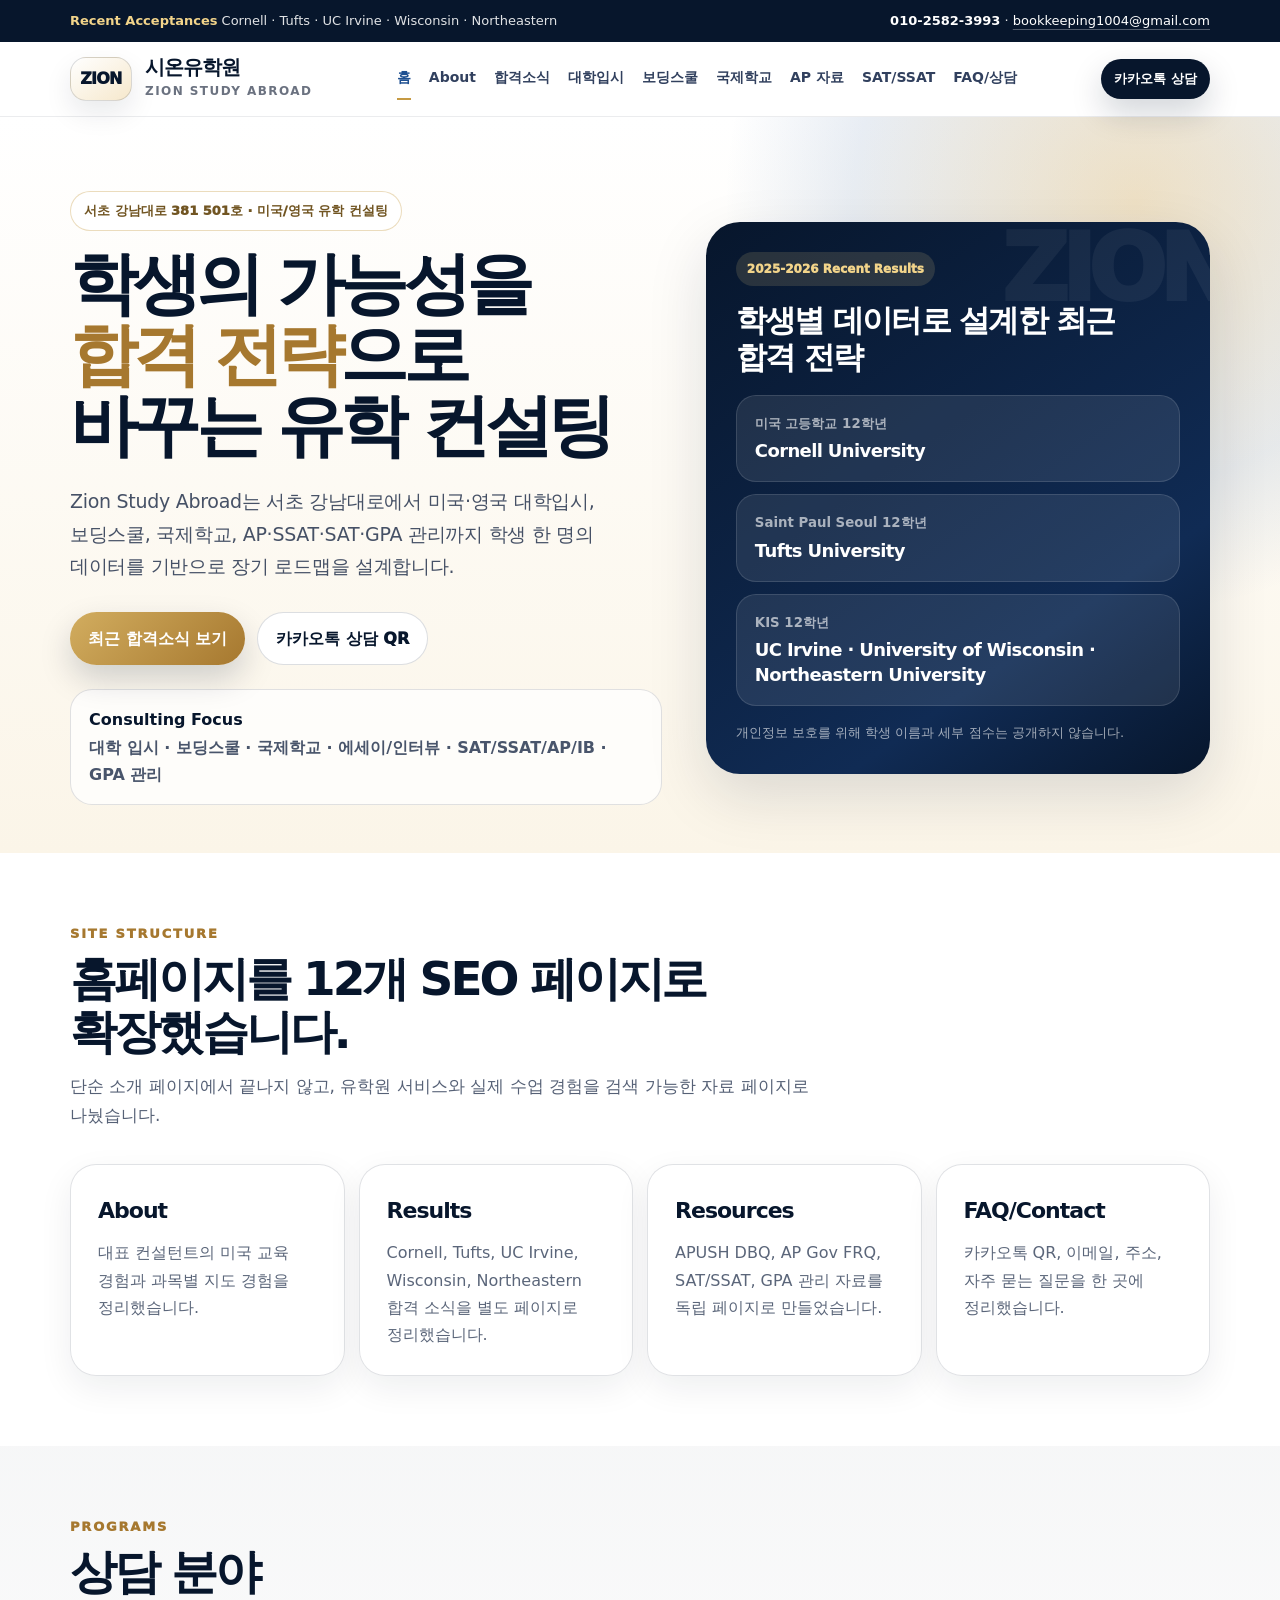
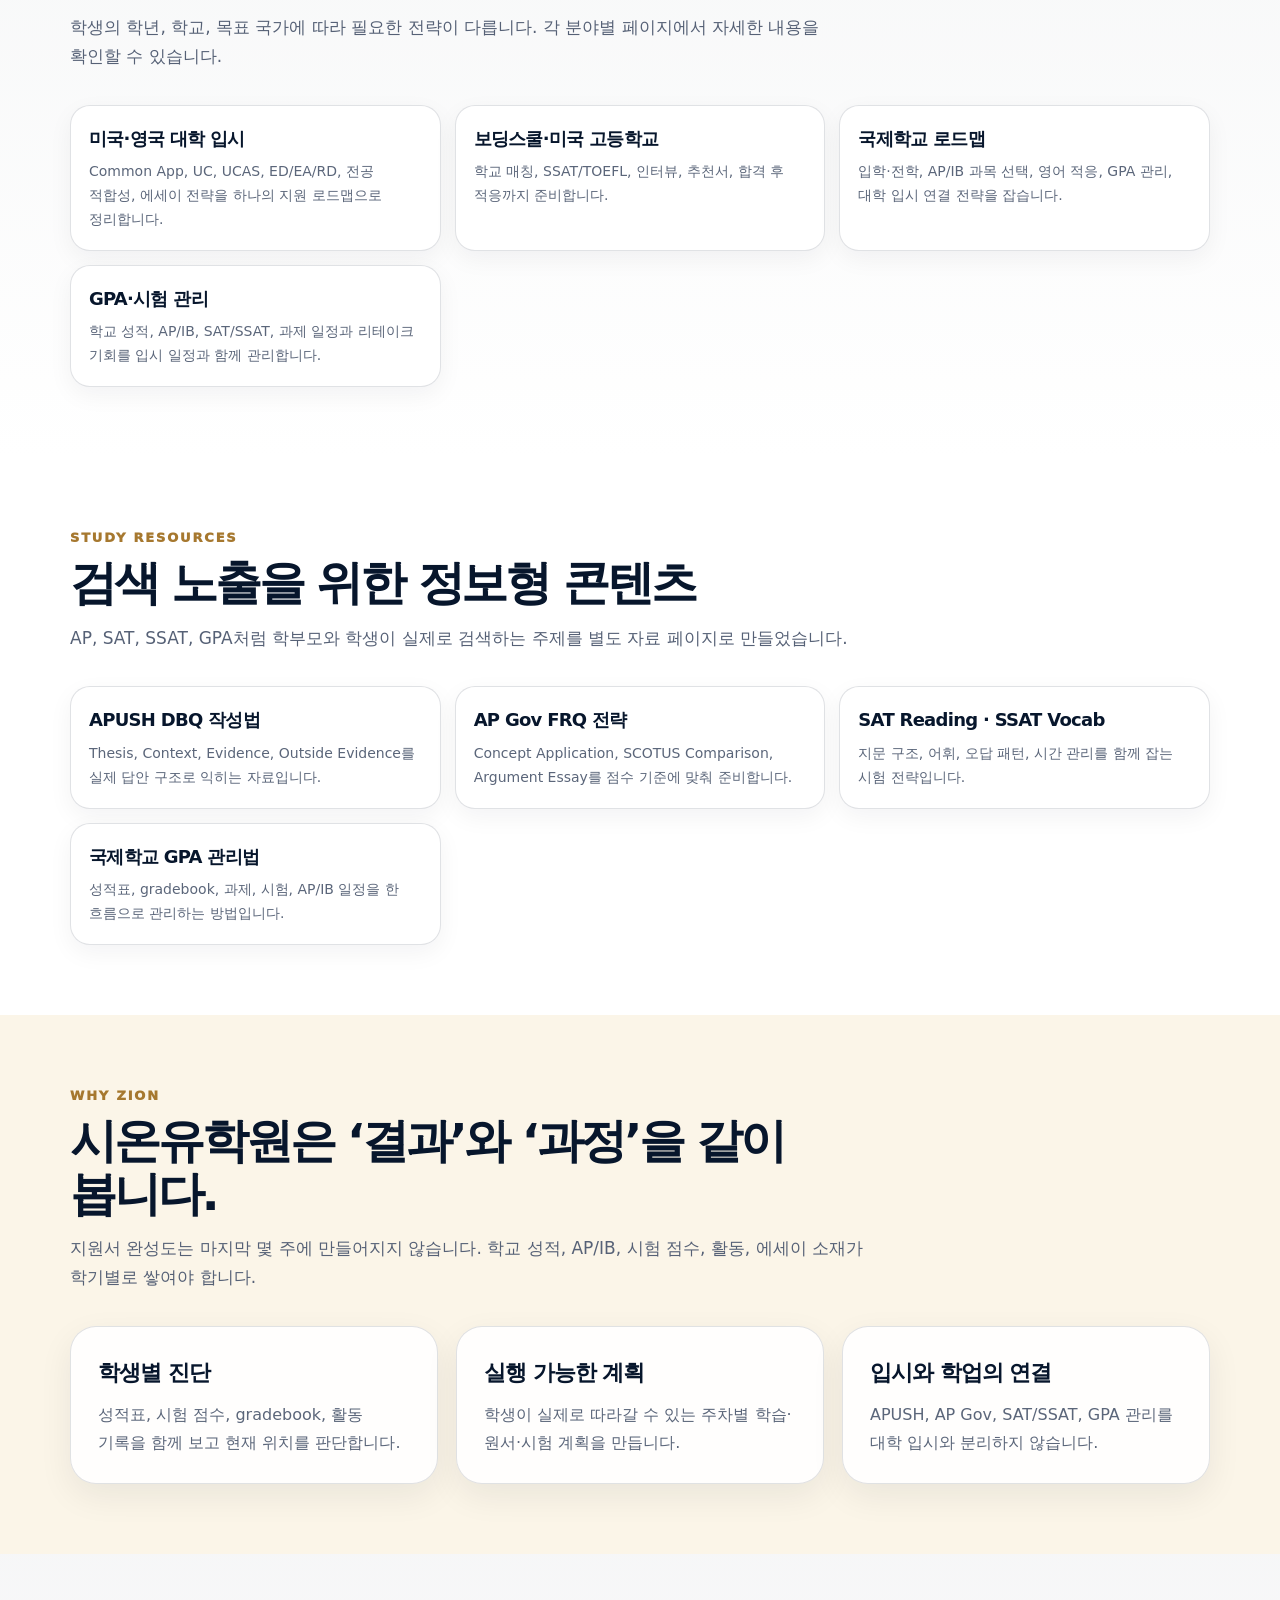
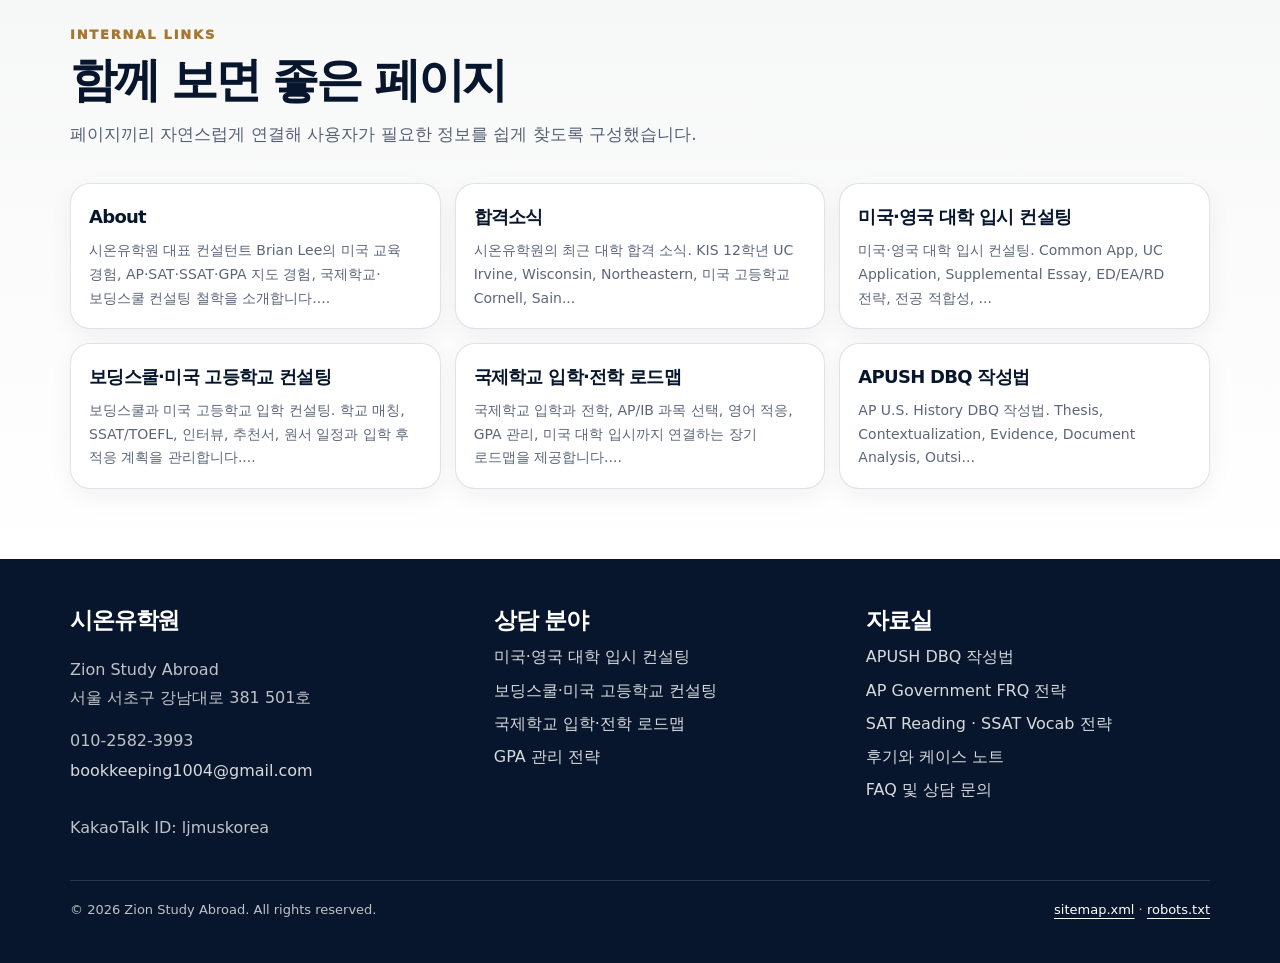
==== commit bd564127: "Add files via upload" ====
--- a/index.html
+++ b/index.html
@@ -4,466 +4,35 @@
   <meta charset="utf-8">
   <meta name="viewport" content="width=device-width, initial-scale=1">
   <title>시온유학원 | 서초 미국·영국 유학 컨설팅 · Zion Study Abroad</title>
-  <meta name="description" content="서초 강남대로 시온유학원. 미국·영국 대학입시, 보딩스쿨, 국제학교, 에세이·인터뷰, SAT·AP·TOEFL 성적 관리를 학생별 맞춤 전략으로 설계합니다.">
-  <meta name="robots" content="index, follow, max-image-preview:large">
+  <meta name="description" content="서초 강남대로 시온유학원. 미국·영국 대학입시, 보딩스쿨, 국제학교, AP·SSAT·SAT·GPA 관리와 에세이·인터뷰를 학생별 맞춤 전략으로 설계합니다.">
+  <meta name="robots" content="index, follow">
   <meta name="theme-color" content="#07162c">
   <link rel="canonical" href="https://bookkeeping1004-dev.github.io/my-website/">
-  <link rel="preload" as="image" href="assets/og-image.png">
-
+  <link rel="stylesheet" href="assets/site.css">
   <meta property="og:type" content="website">
-  <meta property="og:locale" content="ko_KR">
   <meta property="og:site_name" content="시온유학원 · Zion Study Abroad">
-  <meta property="og:title" content="시온유학원 | 서초 미국·영국 유학 컨설팅">
-  <meta property="og:description" content="미국·영국 대학입시, 보딩스쿨, 국제학교, 에세이·인터뷰, 시험·성적 관리를 학생별 맞춤 로드맵으로 설계합니다.">
+  <meta property="og:title" content="시온유학원 | 서초 미국·영국 유학 컨설팅 · Zion Study Abroad">
+  <meta property="og:description" content="서초 강남대로 시온유학원. 미국·영국 대학입시, 보딩스쿨, 국제학교, AP·SSAT·SAT·GPA 관리와 에세이·인터뷰를 학생별 맞춤 전략으로 설계합니다.">
   <meta property="og:url" content="https://bookkeeping1004-dev.github.io/my-website/">
   <meta property="og:image" content="https://bookkeeping1004-dev.github.io/my-website/assets/og-image.png">
-  <meta property="og:image:width" content="1200">
-  <meta property="og:image:height" content="630">
-  <meta property="og:image:alt" content="시온유학원 Zion Study Abroad 소개 이미지">
   <meta name="twitter:card" content="summary_large_image">
-  <meta name="twitter:title" content="시온유학원 | Zion Study Abroad">
-  <meta name="twitter:description" content="서초 미국·영국 유학 컨설팅. 대학입시, 보딩스쿨, 국제학교, 에세이와 인터뷰까지 맞춤 관리합니다.">
-  <meta name="twitter:image" content="https://bookkeeping1004-dev.github.io/my-website/assets/og-image.png">
-
-  <script type="application/ld+json">
-{
-  "@context": "https://schema.org",
-  "@graph": [
-    {
-      "@type": "WebSite",
-      "@id": "https://bookkeeping1004-dev.github.io/my-website/#website",
-      "url": "https://bookkeeping1004-dev.github.io/my-website/",
-      "name": "시온유학원 | Zion Study Abroad",
-      "inLanguage": "ko-KR",
-      "publisher": {
-        "@id": "https://bookkeeping1004-dev.github.io/my-website/#organization"
-      }
-    },
-    {
-      "@type": "WebPage",
-      "@id": "https://bookkeeping1004-dev.github.io/my-website/#webpage",
-      "url": "https://bookkeeping1004-dev.github.io/my-website/",
-      "name": "시온유학원 | 서초 미국·영국 유학 컨설팅",
-      "description": "서초 강남대로에 위치한 시온유학원은 미국·영국 대학 입시, 보딩스쿨, 국제학교, 에세이, 인터뷰, 시험·성적 관리를 학생별 맞춤 로드맵으로 설계합니다.",
-      "isPartOf": {
-        "@id": "https://bookkeeping1004-dev.github.io/my-website/#website"
-      },
-      "about": {
-        "@id": "https://bookkeeping1004-dev.github.io/my-website/#organization"
-      },
-      "inLanguage": "ko-KR"
-    },
-    {
-      "@type": [
-        "EducationalOrganization",
-        "LocalBusiness"
-      ],
-      "@id": "https://bookkeeping1004-dev.github.io/my-website/#organization",
-      "name": "시온유학원",
-      "alternateName": "Zion Study Abroad",
-      "url": "https://bookkeeping1004-dev.github.io/my-website/",
-      "description": "서울 서초구 강남대로 381 501호에 위치한 유학 컨설팅 기관. 미국·영국 대학 입시, 보딩스쿨, 국제학교 입학·전학, 에세이, 인터뷰, 시험·성적 관리를 학생별 맞춤형으로 설계합니다.",
-      "image": "https://bookkeeping1004-dev.github.io/my-website/assets/og-image.png",
-      "email": "bookkeeping1004@gmail.com",
-      "telephone": "+82-10-2582-3993",
-      "address": {
-        "@type": "PostalAddress",
-        "streetAddress": "강남대로 381 501호",
-        "addressLocality": "서초구",
-        "addressRegion": "서울특별시",
-        "addressCountry": "KR"
-      },
-      "areaServed": [
-        {
-          "@type": "Country",
-          "name": "대한민국"
-        },
-        {
-          "@type": "Country",
-          "name": "미국"
-        },
-        {
-          "@type": "Country",
-          "name": "영국"
-        }
-      ],
-      "knowsAbout": [
-        "미국 대학 입시",
-        "영국 대학 입시",
-        "보딩스쿨",
-        "국제학교",
-        "서초 유학원",
-        "강남 유학원",
-        "Common App",
-        "UC Application",
-        "Supplemental Essay",
-        "인터뷰 준비",
-        "SAT",
-        "ACT",
-        "AP",
-        "IB",
-        "TOEFL",
-        "IELTS"
-      ],
-      "contactPoint": {
-        "@type": "ContactPoint",
-        "contactType": "admissions consultation",
-        "email": "bookkeeping1004@gmail.com",
-        "telephone": "+82-10-2582-3993",
-        "availableLanguage": [
-          "ko",
-          "en"
-        ]
-      },
-      "makesOffer": [
-        {
-          "@type": "Offer",
-          "itemOffered": {
-            "@type": "Service",
-            "name": "미국·영국 대학 입시 컨설팅",
-            "description": "학교 리스트, 원서, 에세이, 인터뷰, 지원 일정 관리"
-          }
-        },
-        {
-          "@type": "Offer",
-          "itemOffered": {
-            "@type": "Service",
-            "name": "보딩스쿨·미국 고등학교 컨설팅",
-            "description": "학교 매칭, 지원 서류, 인터뷰, 입학 후 준비"
-          }
-        },
-        {
-          "@type": "Offer",
-          "itemOffered": {
-            "@type": "Service",
-            "name": "국제학교 입학·전학 컨설팅",
-            "description": "커리큘럼 선택, 학년별 준비, 장기 대학입시 로드맵"
-          }
-        },
-        {
-          "@type": "Offer",
-          "itemOffered": {
-            "@type": "Service",
-            "name": "시험·성적 관리",
-            "description": "TOEFL, IELTS, Duolingo, SAT, ACT, AP, IB 일정 및 성적 관리"
-          }
-        }
-      ]
-    },
-    {
-      "@type": "FAQPage",
-      "@id": "https://bookkeeping1004-dev.github.io/my-website/#faq",
-      "mainEntity": [
-        {
-          "@type": "Question",
-          "name": "시온유학원은 어떤 학생에게 맞나요?",
-          "acceptedAnswer": {
-            "@type": "Answer",
-            "text": "미국·영국 대학 입시, 보딩스쿨, 국제학교 입학·전학, 에세이와 인터뷰, 시험·성적 관리가 필요한 학생에게 맞습니다. 학생의 현재 성적과 활동, 전공 방향, 가족의 우선순위를 함께 보고 지원 전략을 설계합니다."
-          }
-        },
-        {
-          "@type": "Question",
-          "name": "미국 대학입시 컨설팅은 언제 시작하는 것이 좋나요?",
-          "acceptedAnswer": {
-            "@type": "Answer",
-            "text": "가능하면 10~11학년부터 시작하는 것이 좋습니다. 다만 12학년 학생도 학교 리스트, 원서, 에세이, 추천서 일정, 인터뷰 준비를 빠르게 정리해 지원 전략을 세울 수 있습니다."
-          }
-        },
-        {
-          "@type": "Question",
-          "name": "보딩스쿨이나 국제학교 준비도 가능한가요?",
-          "acceptedAnswer": {
-            "@type": "Answer",
-            "text": "가능합니다. 학생의 영어 실력, 성적, 성향, 활동 기록을 바탕으로 학교 매칭, 지원 서류, 인터뷰, 입학 후 적응 계획까지 함께 검토합니다."
-          }
-        },
-        {
-          "@type": "Question",
-          "name": "상담할 때 어떤 정보를 보내면 좋나요?",
-          "acceptedAnswer": {
-            "@type": "Answer",
-            "text": "학생의 학년과 현재 학교, 희망 국가와 관심 학교, 최근 성적표나 시험 점수, 준비 중인 과목, 가장 걱정되는 부분을 카카오톡 ID ljmuskorea로 보내주시면 상담 방향을 빠르게 잡을 수 있습니다."
-          }
-        },
-        {
-          "@type": "Question",
-          "name": "합격을 보장하나요?",
-          "acceptedAnswer": {
-            "@type": "Answer",
-            "text": "합격 결과는 학생의 조건, 지원 시기, 학교 정책, 경쟁 상황에 따라 달라지므로 특정 학교 합격을 보장하지 않습니다. 시온유학원은 학생에게 맞는 현실적인 지원 전략과 준비 과정을 설계합니다."
-          }
-        }
-      ]
-    }
-  ]
-}
-  </script>
-
-  <style>
-    :root{
-      --navy:#07162c;--navy2:#102b52;--gold:#c59a46;--gold2:#f2d28b;--cream:#fbf3e4;--soft:#f6f8fb;
-      --ink:#1e2636;--text:#4d596b;--muted:#727b8b;--line:rgba(7,22,44,.12);--shadow:0 28px 80px rgba(7,22,44,.16);--radius:28px;
-    }
-    *{box-sizing:border-box} html{scroll-behavior:smooth} body{margin:0;font-family:ui-sans-serif,system-ui,-apple-system,BlinkMacSystemFont,"Segoe UI",Roboto,"Noto Sans KR","Apple SD Gothic Neo",sans-serif;color:var(--ink);line-height:1.68;background:#fff;word-break:keep-all} a{color:inherit;text-decoration:none} img{max-width:100%;display:block} .wrap{width:min(1180px,calc(100% - 42px));margin:0 auto}
-    .top{background:#050f1f;color:rgba(255,255,255,.86);font-size:13px} .top .wrap{min-height:42px;display:flex;align-items:center;justify-content:space-between;gap:14px;flex-wrap:wrap} .top b{color:var(--gold2);margin-right:8px} .top-right{display:flex;gap:14px;flex-wrap:wrap;align-items:center;color:#fff;font-weight:850} .top-right a{color:#fff;text-decoration:underline;text-decoration-color:rgba(255,255,255,.25);text-underline-offset:4px}
-    header{position:sticky;top:0;z-index:50;background:rgba(255,255,255,.9);backdrop-filter:blur(18px);border-bottom:1px solid rgba(7,22,44,.08)} .nav{min-height:80px;display:flex;align-items:center;justify-content:space-between;gap:24px} .brand{display:flex;align-items:center;gap:14px;min-width:280px} .wordmark{width:76px;height:50px;border-radius:18px;display:grid;place-items:center;background:linear-gradient(145deg,#07162c,#183b68);color:var(--gold2);font-weight:950;letter-spacing:-.08em;box-shadow:0 16px 38px rgba(7,22,44,.18);border:1px solid rgba(242,210,139,.34)} .brand strong{display:block;color:var(--navy);font-size:22px;line-height:1.05;letter-spacing:-.06em} .brand span span{display:block;margin-top:4px;color:var(--muted);font-size:12px;text-transform:uppercase;letter-spacing:.15em;font-weight:900} nav{display:flex;gap:22px;font-size:14px;color:#34415a;font-weight:900;white-space:nowrap} nav a:hover{color:#2d5fb8}
-    .btn{display:inline-flex;align-items:center;justify-content:center;min-height:50px;border-radius:999px;padding:14px 23px;background:var(--navy);color:#fff;font-weight:950;letter-spacing:-.03em;border:1px solid transparent;box-shadow:0 16px 36px rgba(7,22,44,.20);transition:transform .18s,box-shadow .18s,background .18s;cursor:pointer;font-family:inherit;font-size:15px;white-space:nowrap} .btn:hover{transform:translateY(-2px);box-shadow:0 22px 48px rgba(7,22,44,.26);background:var(--navy2)} .btn.gold{background:linear-gradient(135deg,#d7b66d,#a7772e);color:#fff} .btn.light{background:#fff;color:var(--navy);border-color:rgba(7,22,44,.15);box-shadow:none}
-    .hero{position:relative;padding:88px 0 58px;overflow:hidden;background:linear-gradient(180deg,#fff 0%,#fbf2df 100%)} .hero:before{content:"";position:absolute;right:-250px;top:-310px;width:800px;height:800px;border-radius:50%;background:radial-gradient(circle,rgba(198,154,70,.34),rgba(45,95,184,.12) 44%,transparent 70%)} .hero:after{content:"";position:absolute;left:-240px;bottom:-360px;width:670px;height:670px;border-radius:50%;background:radial-gradient(circle,rgba(7,22,44,.10),transparent 65%)} .hero-grid{position:relative;z-index:1;display:grid;grid-template-columns:1.04fr .96fr;gap:48px;align-items:center} .eyebrow{display:inline-flex;align-items:center;margin-bottom:18px;padding:9px 14px;border-radius:999px;background:rgba(255,255,255,.72);border:1px solid rgba(198,154,70,.38);color:#745723;font-size:13px;font-weight:950} h1{margin:0;color:var(--navy);font-size:clamp(42px,6vw,76px);line-height:1.04;letter-spacing:-.078em} h1 em{font-style:normal;color:#a7772e} .lead{max-width:720px;margin:26px 0 0;color:var(--text);font-size:20px;line-height:1.72;letter-spacing:-.02em} .lead b{color:var(--navy)} .actions{display:flex;gap:12px;flex-wrap:wrap;margin-top:32px}
-    .expertise-note{margin-top:28px;padding:18px 20px;border-left:3px solid var(--gold);background:rgba(255,255,255,.68);border-radius:18px;color:#4c586b;max-width:690px} .expertise-note strong{display:block;margin-bottom:7px;color:var(--navy);font-size:13px;font-weight:950;letter-spacing:.12em;text-transform:uppercase} .expertise-note span{display:block;font-size:15px;font-weight:800;letter-spacing:-.025em}
-    .showcase{position:relative;overflow:hidden;border-radius:38px;background:linear-gradient(160deg,#07162c 0%,#102b52 70%,#061529 100%);color:#fff;padding:32px;box-shadow:var(--shadow);border:1px solid rgba(255,255,255,.10)} .showcase:before{content:"ZION";position:absolute;right:-18px;top:12px;font-size:108px;line-height:1;font-weight:950;letter-spacing:-.08em;color:rgba(255,255,255,.055)} .showcase-label{position:relative;display:inline-flex;margin-bottom:18px;padding:8px 12px;border-radius:999px;background:rgba(242,210,139,.14);border:1px solid rgba(242,210,139,.22);color:var(--gold2);font-size:12px;font-weight:950;letter-spacing:.08em;text-transform:uppercase} .showcase h2{position:relative;margin:0 0 18px;font-size:34px;line-height:1.18;letter-spacing:-.06em} .result-stack{position:relative;display:grid;gap:12px} .result-strip{display:grid;grid-template-columns:90px 1fr;gap:14px;align-items:center;padding:17px;border-radius:22px;background:rgba(255,255,255,.09);border:1px solid rgba(255,255,255,.13)} .result-strip .year{display:grid;place-items:center;min-height:58px;border-radius:18px;background:rgba(242,210,139,.12);color:var(--gold2);font-size:13px;font-weight:950;text-align:center} .result-strip small{display:block;color:rgba(255,255,255,.62);font-weight:850;margin-bottom:3px} .result-strip strong{display:block;color:#fff;font-size:18px;line-height:1.35;letter-spacing:-.035em} .showcase .fine{position:relative;margin:16px 0 0;color:rgba(255,255,255,.58);font-size:13px}
-    .quick{padding:16px 0 46px;background:#fff} .focus-strip{display:flex;align-items:center;gap:16px;flex-wrap:wrap;padding:20px 24px;border-radius:28px;background:#fff;border:1px solid var(--line);box-shadow:0 18px 52px rgba(7,22,44,.10)} .focus-strip strong{color:var(--navy);font-size:14px;font-weight:950;letter-spacing:.12em;text-transform:uppercase;white-space:nowrap} .focus-strip span{color:#4e5b70;font-size:16px;font-weight:850;letter-spacing:-.03em}
-    section{padding:76px 0} .soft{background:linear-gradient(180deg,rgba(7,22,44,.035),rgba(255,255,255,.12))} .head{max-width:820px;margin-bottom:34px} .kicker{margin:0 0 9px;color:#a7772e;font-size:13px;font-weight:950;letter-spacing:.14em;text-transform:uppercase} .title{margin:0 0 14px;color:var(--navy);font-size:clamp(32px,4.4vw,52px);line-height:1.1;letter-spacing:-.07em} .desc{margin:0;color:#566176;font-size:17px}
-    .grid3{display:grid;grid-template-columns:repeat(3,1fr);gap:18px} .grid2{display:grid;grid-template-columns:repeat(2,1fr);gap:18px} .card{position:relative;overflow:hidden;border-radius:var(--radius);padding:28px;background:rgba(255,255,255,.92);border:1px solid var(--line);box-shadow:0 13px 38px rgba(7,22,44,.07)} .card h3{margin:0 0 10px;color:var(--navy);font-size:22px;letter-spacing:-.048em} .card p{margin:0;color:#5b6678} .tag{margin:0 0 12px;color:#a7772e;font-size:13px;font-weight:950} .keywords{display:flex;flex-wrap:wrap;gap:8px;margin-top:18px} .keywords span{padding:8px 11px;border-radius:999px;background:#f4f6fa;border:1px solid rgba(7,22,44,.08);color:#505c72;font-size:13px;font-weight:800}
-    .results{background:linear-gradient(180deg,#07162c 0%,#102b52 100%);color:#fff;overflow:hidden;position:relative} .results:before{content:"";position:absolute;inset:auto -140px -320px auto;width:620px;height:620px;border-radius:50%;background:radial-gradient(circle,rgba(242,210,139,.22),transparent 65%)} .results .title,.results .kicker{color:#fff} .results .kicker{color:var(--gold2)} .results .desc{color:rgba(255,255,255,.72)} .result-hero{position:relative;display:grid;grid-template-columns:.92fr 1.08fr;gap:22px;align-items:stretch;margin-bottom:22px} .ivy{min-height:330px;border-radius:34px;padding:34px;background:linear-gradient(145deg,#fff,#fff4d8);color:var(--navy);box-shadow:0 30px 70px rgba(0,0,0,.20);border:1px solid rgba(242,210,139,.6)} .ivy .label{display:inline-flex;padding:8px 12px;border-radius:999px;background:rgba(7,22,44,.08);color:#6f4e16;font-size:12px;font-weight:950;letter-spacing:.1em;text-transform:uppercase} .ivy h3{margin:22px 0 8px;font-size:50px;line-height:1;letter-spacing:-.08em} .ivy .student{color:#75581f;font-weight:950;margin-bottom:18px} .ivy p{color:#4d596b;font-size:16px} .result-board{display:grid;gap:14px} .result-card{border-radius:28px;padding:26px;background:rgba(255,255,255,.09);border:1px solid rgba(255,255,255,.14);box-shadow:0 18px 48px rgba(0,0,0,.12)} .result-card .student{color:var(--gold2);font-weight:950;font-size:13px;text-transform:uppercase;letter-spacing:.08em} .schools{margin:10px 0 0;font-size:28px;line-height:1.28;letter-spacing:-.055em;font-weight:950;color:#fff} .result-card p{margin:12px 0 0;color:rgba(255,255,255,.70)} .statline{display:grid;grid-template-columns:repeat(4,1fr);gap:14px;margin-top:22px} .stat{padding:22px;border-radius:24px;background:rgba(255,255,255,.08);border:1px solid rgba(255,255,255,.12);text-align:center} .stat strong{display:block;color:var(--gold2);font-size:29px;letter-spacing:-.055em} .stat span{display:block;color:rgba(255,255,255,.69);font-size:13px;font-weight:800} .result-note{margin:20px 0 0;color:rgba(255,255,255,.58);font-size:13px}
-    .split{display:grid;grid-template-columns:.92fr 1.08fr;gap:26px} .dark{border-radius:34px;padding:34px;background:linear-gradient(160deg,var(--navy),#102b53);color:#fff;box-shadow:0 24px 70px rgba(7,22,44,.22)} .dark h2{margin:0 0 16px;font-size:40px;line-height:1.13;letter-spacing:-.07em} .dark p{margin:0;color:rgba(255,255,255,.76)} .dark .big{margin-top:30px;color:var(--gold2);font-size:24px;line-height:1.35;font-weight:950;letter-spacing:-.045em} .steps{display:grid;gap:14px} .step{display:grid;grid-template-columns:70px 1fr;gap:16px;padding:22px;border-radius:24px;background:#fff;border:1px solid var(--line)} .num{display:grid;place-items:center;width:54px;height:54px;border-radius:18px;background:var(--cream);color:#a7772e;font-weight:950} .step h3{margin:0 0 6px;color:var(--navy);letter-spacing:-.04em} .step p{margin:0;color:var(--muted)}
-    .seo-block{background:#fff} .service-copy{display:grid;grid-template-columns:1fr 1fr;gap:18px} .copy-card{border-radius:26px;padding:26px;background:#fff;border:1px solid var(--line);box-shadow:0 12px 34px rgba(7,22,44,.06)} .copy-card h3{margin:0 0 10px;color:var(--navy);font-size:23px;letter-spacing:-.05em} .copy-card p{margin:0;color:#5b6678}
-    .faq{background:var(--soft)} .faq-list{display:grid;gap:12px} .faq-item{border-radius:22px;background:#fff;border:1px solid var(--line);box-shadow:0 10px 30px rgba(7,22,44,.05);overflow:hidden} .faq-item summary{cursor:pointer;list-style:none;padding:20px 24px;color:var(--navy);font-weight:950;letter-spacing:-.035em} .faq-item summary::-webkit-details-marker{display:none} .faq-item p{margin:0;padding:0 24px 22px;color:#5b6678}
-    .contact{padding-bottom:88px;background:linear-gradient(180deg,#fff,#fbf2df)} .contact-box{display:grid;grid-template-columns:.92fr 1.08fr;gap:28px;padding:32px;border-radius:38px;background:#fff;border:1px solid var(--line);box-shadow:var(--shadow)} .contact-info{border-radius:30px;padding:30px;background:var(--navy);color:#fff} .contact-info h2{margin:0 0 14px;font-size:38px;letter-spacing:-.065em} .contact-info p{margin:0 0 24px;color:rgba(255,255,255,.75)} .line{padding:16px 0;border-top:1px solid rgba(255,255,255,.13)} .line small{display:block;color:var(--gold2);font-weight:950;margin-bottom:4px} .line strong{font-size:17px;letter-spacing:-.02em} .line a{color:#fff;text-decoration:underline;text-decoration-color:rgba(255,255,255,.30);text-underline-offset:4px}
-    .contact-guide{border-radius:30px;padding:32px;background:linear-gradient(180deg,#fff,#fbf5e8);border:1px solid rgba(7,22,44,.10)} .contact-guide h2{margin:0 0 14px;color:var(--navy);font-size:36px;line-height:1.15;letter-spacing:-.06em} .contact-guide p{margin:0 0 20px;color:#5b667a} .qr-card{margin-top:18px;padding:18px;border-radius:24px;background:#fff;border:1px solid rgba(7,22,44,.10);box-shadow:0 16px 42px rgba(7,22,44,.08)} .qr-card h3{margin:0 0 8px;color:var(--navy);font-size:18px;letter-spacing:-.035em} .qr-card p{margin:0 0 14px;color:#5b667a;font-size:14px} .qr-card img{width:100%;max-width:330px;border-radius:20px;background:#fff;margin:0 auto 14px;box-shadow:0 18px 46px rgba(0,0,0,.18)} .kakao-id{display:flex;justify-content:space-between;gap:12px;align-items:center;padding:12px 14px;border-radius:16px;background:#f4f6fa;border:1px solid rgba(7,22,44,.10);font-weight:900;color:var(--navy)} .copy-btn{appearance:none;border:0;border-radius:999px;background:var(--gold2);color:#31260b;padding:8px 12px;font-weight:950;cursor:pointer;white-space:nowrap;font-family:inherit} .copy-msg{margin-top:8px;color:#a7772e;font-size:12px;font-weight:900;min-height:16px} .contact-tips{display:grid;gap:10px;margin-top:18px;padding:18px;border-radius:22px;background:rgba(198,154,67,.10);color:#5f4a18;font-size:14px;font-weight:800} .contact-tips span:before{content:"· ";font-weight:950}
-    footer{background:var(--navy);color:rgba(255,255,255,.72);padding:38px 0} .foot{display:flex;justify-content:space-between;gap:24px} .foot strong{display:block;color:#fff;font-size:22px;letter-spacing:-.05em} .foot span{display:block;margin-top:4px;color:var(--gold2);font-size:12px;font-weight:900;letter-spacing:.14em;text-transform:uppercase} .right{text-align:right;font-size:14px} .right a{color:#fff;font-weight:800;text-decoration:underline;text-decoration-color:rgba(255,255,255,.28);text-underline-offset:4px}
-    @media(max-width:960px){.nav{align-items:flex-start;flex-direction:column;padding:16px 0}.brand{min-width:0}nav{width:100%;overflow:auto;padding-bottom:4px}.hero-grid,.split,.contact-box,.result-hero,.service-copy{grid-template-columns:1fr}.grid3,.statline{grid-template-columns:repeat(2,1fr)}.grid2{grid-template-columns:1fr}.showcase:before{font-size:82px}.foot{flex-direction:column}.right{text-align:left}.contact-info{order:2}}
-    @media(max-width:580px){.wrap{width:min(100% - 28px,1180px)}.top .wrap{padding:8px 0}.hero{padding-top:48px}h1{font-size:43px}.lead{font-size:17px}.actions .btn{width:100%}.grid3,.statline{grid-template-columns:1fr}.wordmark{width:64px}.contact-box{padding:18px}.contact-info{padding:24px}.showcase{padding:24px;border-radius:30px}.result-strip{grid-template-columns:1fr}.ivy h3{font-size:40px}.kakao-id{align-items:flex-start;flex-direction:column}.copy-btn{width:100%}}
-  </style>
+  <script type="application/ld+json">{"@context": "https://schema.org", "@type": "EducationalOrganization", "name": "시온유학원", "alternateName": "Zion Study Abroad", "url": "https://bookkeeping1004-dev.github.io/my-website/", "email": "bookkeeping1004@gmail.com", "telephone": "+82-10-2582-3993", "address": {"@type": "PostalAddress", "streetAddress": "강남대로 381 501호", "addressLocality": "서초구", "addressRegion": "서울특별시", "addressCountry": "KR"}, "areaServed": ["Korea", "United States", "United Kingdom"], "sameAs": []}</script>
+<script type="application/ld+json">{"@context": "https://schema.org", "@type": "WebSite", "name": "시온유학원 · Zion Study Abroad", "url": "https://bookkeeping1004-dev.github.io/my-website/", "inLanguage": "ko-KR"}</script>
+<script type="application/ld+json">{"@context": "https://schema.org", "@type": "BreadcrumbList", "itemListElement": [{"@type": "ListItem", "position": 1, "name": "홈", "item": "https://bookkeeping1004-dev.github.io/my-website/"}, {"@type": "ListItem", "position": 2, "name": "시온유학원", "item": "https://bookkeeping1004-dev.github.io/my-website/"}]}</script>
 </head>
 <body>
-  <div class="top">
-    <div class="wrap">
-      <div><b>Recent Acceptances</b> UC Irvine · University of Wisconsin · Northeastern · Cornell · Tufts</div>
-      <div class="top-right"><span>010-2582-3993</span><a href="mailto:bookkeeping1004@gmail.com">bookkeeping1004@gmail.com</a><span>Kakao ID: ljmuskorea</span></div>
-    </div>
-  </div>
-
-  <header>
-    <div class="wrap nav">
-      <a class="brand" href="#home" aria-label="시온유학원 Zion Study Abroad 홈">
-        <span class="wordmark">ZION</span>
-        <span><strong>시온유학원</strong><span>Zion Study Abroad</span></span>
-      </a>
-      <nav aria-label="주요 메뉴">
-        <a href="#results">합격소식</a>
-        <a href="#programs">프로그램</a>
-        <a href="#seo-services">상담분야</a>
-        <a href="#faq">FAQ</a>
-        <a href="#contact">상담문의</a>
-      </nav>
-      <a class="btn" href="#contact">카카오톡 상담 안내</a>
-    </div>
-  </header>
-
-  <main id="home">
-    <section class="hero">
-      <div class="wrap hero-grid">
-        <div>
-          <div class="eyebrow">서울 서초구 강남대로 381 501호 · Zion Study Abroad</div>
-          <h1>서초에서 시작하는 미국·영국 유학,<br><em>학생에게 맞는 합격 전략</em>으로 설계합니다.</h1>
-          <p class="lead">시온유학원은 미국 대학입시, 영국 대학입시, 보딩스쿨, 국제학교, 에세이와 인터뷰, SAT·AP·TOEFL 등 시험·성적 관리를 학생별 로드맵으로 연결합니다. <b>학교 이름보다 먼저 학생의 가능성, 전공 방향, 가족의 우선순위</b>를 분석합니다.</p>
-          <div class="actions">
-            <a class="btn gold" href="#contact">카카오톡 상담 안내</a>
-            <a class="btn light" href="mailto:bookkeeping1004@gmail.com">이메일 주소 확인</a>
-          </div>
-          <div class="expertise-note"><strong>Consulting Focus</strong><span>미국·영국 대학 입시 · 보딩스쿨 · 국제학교 입학/전학 · 에세이/인터뷰 · SAT/AP/IB/TOEFL 성적 관리</span></div>
-        </div>
-        <aside class="showcase" aria-label="최근 합격 소식 요약">
-          <span class="showcase-label">2025–2026 Acceptance Highlights</span>
-          <h2>최근 합격 결과로 보여주는 맞춤형 지원 전략</h2>
-          <div class="result-stack">
-            <div class="result-strip"><div class="year">KIS<br>G12</div><div><small>Recent Acceptances</small><strong>UC Irvine · University of Wisconsin · Northeastern University</strong></div></div>
-            <div class="result-strip"><div class="year">US HS<br>G12</div><div><small>Ivy League Result</small><strong>Cornell University</strong></div></div>
-            <div class="result-strip"><div class="year">Saint Paul<br>Seoul</div><div><small>Research University Result</small><strong>Tufts University</strong></div></div>
-          </div>
-          <p class="fine">학생 개인정보 보호를 위해 세부 조건은 공개하지 않으며, 상담 시 확인 가능한 범위에서 안내합니다.</p>
-        </aside>
-      </div>
-    </section>
-
-    <div class="quick">
-      <div class="wrap focus-strip" aria-label="전문 컨설팅 분야">
-        <strong>전문 분야</strong>
-        <span>서초·강남 유학 상담</span>
-        <span>미국·영국 대학입시</span>
-        <span>보딩스쿨·미국 고등학교</span>
-        <span>국제학교 로드맵</span>
-        <span>에세이·인터뷰</span>
-        <span>시험·성적 관리</span>
-      </div>
-    </div>
-
-    <section id="results" class="results">
-      <div class="wrap">
-        <div class="head">
-          <p class="kicker">Acceptance Results</p>
-          <h2 class="title">최근 합격 소식</h2>
-          <p class="desc">시온유학원은 학생의 현재 위치를 정확히 진단하고, 합격 가능성과 장기 성장 가능성을 함께 고려한 지원 전략을 설계합니다.</p>
-        </div>
-        <div class="result-hero">
-          <article class="ivy">
-            <span class="label">Ivy League Highlight</span>
-            <h3>Cornell University</h3>
-            <div class="student">미국 고등학교 12학년</div>
-            <p>상위권 대학 지원에서 중요한 것은 좋은 활동의 양보다 학생의 학업 방향과 활동 경험을 하나의 메시지로 정리하는 힘입니다. 시온유학원은 지원자의 강점이 원서 전반에서 일관되게 보이도록 전략을 구성합니다.</p>
-          </article>
-          <div class="result-board">
-            <article class="result-card">
-              <div class="student">KIS · Grade 12</div>
-              <div class="schools">UC Irvine<br>University of Wisconsin<br>Northeastern University</div>
-              <p>대학별 지원 성격을 나누고, 학교 리스트와 에세이 방향성을 함께 관리한 사례입니다.</p>
-            </article>
-            <article class="result-card">
-              <div class="student">Saint Paul Seoul · Grade 12</div>
-              <div class="schools">Tufts University</div>
-              <p>전공 적합성, 활동의 맥락, Supplemental Essay 메시지를 정리한 사례입니다.</p>
-            </article>
-          </div>
-        </div>
-        <div class="statline" aria-label="합격 결과 요약">
-          <div class="stat"><strong>5+</strong><span>Recent Acceptances</span></div>
-          <div class="stat"><strong>Ivy</strong><span>Cornell University</span></div>
-          <div class="stat"><strong>UC</strong><span>UC Irvine</span></div>
-          <div class="stat"><strong>Top</strong><span>Tufts · Northeastern</span></div>
-        </div>
-        <p class="result-note">합격 결과는 학생별 조건, 지원 시기, 학교 정책에 따라 달라질 수 있으며 특정 학교 합격을 보장하지 않습니다.</p>
-      </div>
-    </section>
-
-    <section id="programs">
-      <div class="wrap">
-        <div class="head">
-          <p class="kicker">Programs</p>
-          <h2 class="title">유학 준비의 모든 단계를 한 곳에서 관리합니다.</h2>
-          <p class="desc">학교 소개에서 끝나지 않고, 학생의 강점이 실제 원서에서 보이도록 준비 과정을 설계합니다.</p>
-        </div>
-        <div class="grid3">
-          <article class="card"><p class="tag">College Admissions</p><h3>미국·영국 대학 입시</h3><p>전공 적합성, 학교 리스트, Common App, UC Application, Supplemental Essay, 인터뷰와 지원 일정을 함께 설계합니다.</p><div class="keywords"><span>Common App</span><span>UC Application</span><span>Essay</span></div></article>
-          <article class="card"><p class="tag">Boarding School</p><h3>보딩스쿨·미국 고등학교</h3><p>학생의 성향, 영어 실력, 성적, 활동 기록을 바탕으로 현실적인 학교 매칭과 인터뷰 준비를 진행합니다.</p><div class="keywords"><span>School List</span><span>Interview</span><span>Recommendation</span></div></article>
-          <article class="card"><p class="tag">International School</p><h3>국제학교·전학 전략</h3><p>국내외 국제학교 지원, 커리큘럼 선택, 학년별 준비 포인트와 장기 대학입시 로드맵을 함께 잡습니다.</p><div class="keywords"><span>IB</span><span>AP</span><span>GPA</span></div></article>
-          <article class="card"><p class="tag">Academic Planning</p><h3>시험·성적 관리</h3><p>TOEFL, IELTS, Duolingo, SAT, ACT, AP, IB 등 시험 일정과 학교 성적을 함께 관리해 지원 경쟁력을 높입니다.</p><div class="keywords"><span>TOEFL</span><span>SAT</span><span>AP</span><span>IB</span></div></article>
-          <article class="card"><p class="tag">ESL & F-1</p><h3>ESL·F-1 비자 루트</h3><p>영어 준비가 필요한 학생도 가능한 입학 루트를 검토하고, 학교 선택과 비자 준비 방향을 현실적으로 안내합니다.</p><div class="keywords"><span>ESL</span><span>F-1</span><span>I-20</span></div></article>
-          <article class="card"><p class="tag">Parent Consulting</p><h3>학부모 상담·진행 관리</h3><p>지원 일정, 서류, 시험, 학교 커뮤니케이션을 정리해 학부모가 전체 흐름을 볼 수 있게 합니다.</p><div class="keywords"><span>Schedule</span><span>Report</span><span>Planning</span></div></article>
-        </div>
-      </div>
-    </section>
-
-    <section id="process" class="soft">
-      <div class="wrap split">
-        <div class="dark"><p class="kicker">Process</p><h2>처음 상담부터 합격 후 준비까지, 흐름이 끊기지 않게.</h2><p>무조건 높은 학교만 제시하기보다, 합격 가능성과 장기 성장 가능성을 함께 보는 전략을 세웁니다.</p><div class="big">상담 → 진단 → 전략 → 실행 → 합격 후 준비</div></div>
-        <div class="steps">
-          <div class="step"><div class="num">01</div><div><h3>학생 진단</h3><p>성적, 영어 실력, 활동, 희망 전공, 학년, 예산, 가족의 우선순위를 함께 확인합니다.</p></div></div>
-          <div class="step"><div class="num">02</div><div><h3>학교 리스트와 지원 전략</h3><p>Reach, Target, Likely 학교를 나누고 학생에게 맞는 전공·커리큘럼·입학 루트를 정리합니다.</p></div></div>
-          <div class="step"><div class="num">03</div><div><h3>서류·에세이·인터뷰 준비</h3><p>학생의 강점을 보여줄 수 있는 스토리라인을 만들고, 제출 일정에 맞춰 세부 작업을 진행합니다.</p></div></div>
-          <div class="step"><div class="num">04</div><div><h3>합격 후 등록과 출국 준비</h3><p>결과 비교, 등록 결정, 비자, 기숙사, 수강 계획, 입학 전 학업 준비까지 이어서 안내합니다.</p></div></div>
-        </div>
-      </div>
-    </section>
-
-    <section id="seo-services" class="seo-block">
-      <div class="wrap">
-        <div class="head">
-          <p class="kicker">Search-Friendly Service Guide</p>
-          <h2 class="title">사용자가 검색하는 표현으로 자연스럽게 정리한 상담 분야</h2>
-          <p class="desc">서초 유학원, 강남 유학원, 미국 대학 입시 컨설팅, 보딩스쿨 유학, 국제학교 전학 상담처럼 실제 학부모가 검색할 만한 표현을 페이지 안에서 자연스럽게 설명했습니다.</p>
-        </div>
-        <div class="service-copy">
-          <article class="copy-card"><h3>서초·강남 유학 컨설팅</h3><p>시온유학원은 서울 서초구 강남대로 381 501호에 위치해 있습니다. 방문 전에는 카카오톡 ID <strong>ljmuskorea</strong>로 학생 학년, 현재 학교, 목표 국가, 최근 성적을 보내주시면 상담 방향을 먼저 정리할 수 있습니다.</p></article>
-          <article class="copy-card"><h3>미국 대학 입시와 영국 대학 입시</h3><p>Common App, UC Application, Supplemental Essay, 전공 적합성, 활동 정리, 인터뷰 준비를 학생별 일정표로 관리합니다. 단순한 원서 대행이 아니라 지원자가 어떤 메시지로 보일지 설계합니다.</p></article>
-          <article class="copy-card"><h3>보딩스쿨·미국 고등학교</h3><p>학생의 영어 실력, 학교 성적, 추천서 가능성, 인터뷰 준비도, 가족의 목표를 함께 고려해 현실적인 학교 리스트와 입학 후 적응 계획을 세웁니다.</p></article>
-          <article class="copy-card"><h3>국제학교·시험·성적 관리</h3><p>국제학교 입학과 전학, AP·IB 과목 선택, SAT·ACT·TOEFL·IELTS·Duolingo 시험 일정, GPA 관리를 대학입시 로드맵과 연결해 준비합니다.</p></article>
-        </div>
-      </div>
-    </section>
-
-    <section id="strategy" class="soft">
-      <div class="wrap">
-        <div class="head"><p class="kicker">Zion Strategy</p><h2 class="title">시온유학원이 보는 핵심은 “가능한 합격 전략”입니다.</h2><p class="desc">좋은 학교를 많이 아는 것보다 중요한 건, 이 학생이 어떤 학교에서 설득력 있게 보일지 정확히 판단하는 것입니다.</p></div>
-        <div class="grid2">
-          <article class="card"><h3>학생별 포지셔닝</h3><p>성적만 보는 것이 아니라 전공 관심사, 활동의 흐름, 학교 안팎의 경험을 연결해 지원서 안에서 일관된 이미지를 만듭니다.</p></article>
-          <article class="card"><h3>현실적인 학교 리스트</h3><p>무리한 상향 지원만 권하지 않고, 도전권·적정권·안정권을 나눠 결과 가능성을 높이는 리스트를 설계합니다.</p></article>
-          <article class="card"><h3>에세이와 활동 스토리라인</h3><p>학생의 경험을 단순 나열하지 않고, 전공과 학교에 맞는 메시지로 정리해 설득력 있는 원서를 만듭니다.</p></article>
-          <article class="card"><h3>학부모와의 투명한 진행</h3><p>무엇을 준비하고 있는지, 어떤 일정이 남았는지, 다음 결정은 무엇인지 학부모가 이해할 수 있게 안내합니다.</p></article>
-        </div>
-      </div>
-    </section>
-
-    <section id="faq" class="faq">
-      <div class="wrap">
-        <div class="head">
-          <p class="kicker">FAQ</p>
-          <h2 class="title">상담 전에 자주 묻는 질문</h2>
-          <p class="desc">검색 사용자와 학부모가 궁금해할 만한 내용을 페이지 안에 직접 정리했습니다.</p>
-        </div>
-        <div class="faq-list">
-          <details class="faq-item">
-            <summary>시온유학원은 어떤 학생에게 맞나요?</summary>
-            <p>미국·영국 대학 입시, 보딩스쿨, 국제학교 입학·전학, 에세이와 인터뷰, 시험·성적 관리가 필요한 학생에게 맞습니다. 학생의 현재 성적과 활동, 전공 방향, 가족의 우선순위를 함께 보고 지원 전략을 설계합니다.</p>
-          </details>
-          <details class="faq-item">
-            <summary>미국 대학입시 컨설팅은 언제 시작하는 것이 좋나요?</summary>
-            <p>가능하면 10~11학년부터 시작하는 것이 좋습니다. 다만 12학년 학생도 학교 리스트, 원서, 에세이, 추천서 일정, 인터뷰 준비를 빠르게 정리해 지원 전략을 세울 수 있습니다.</p>
-          </details>
-          <details class="faq-item">
-            <summary>보딩스쿨이나 국제학교 준비도 가능한가요?</summary>
-            <p>가능합니다. 학생의 영어 실력, 성적, 성향, 활동 기록을 바탕으로 학교 매칭, 지원 서류, 인터뷰, 입학 후 적응 계획까지 함께 검토합니다.</p>
-          </details>
-          <details class="faq-item">
-            <summary>상담할 때 어떤 정보를 보내면 좋나요?</summary>
-            <p>학생의 학년과 현재 학교, 희망 국가와 관심 학교, 최근 성적표나 시험 점수, 준비 중인 과목, 가장 걱정되는 부분을 카카오톡 ID ljmuskorea로 보내주시면 상담 방향을 빠르게 잡을 수 있습니다.</p>
-          </details>
-          <details class="faq-item">
-            <summary>합격을 보장하나요?</summary>
-            <p>합격 결과는 학생의 조건, 지원 시기, 학교 정책, 경쟁 상황에 따라 달라지므로 특정 학교 합격을 보장하지 않습니다. 시온유학원은 학생에게 맞는 현실적인 지원 전략과 준비 과정을 설계합니다.</p>
-          </details>
-        </div>
-      </div>
-    </section>
-
-    <section id="contact" class="contact">
-      <div class="wrap">
-        <div class="contact-box">
-          <div class="contact-info">
-            <h2>상담 문의</h2>
-            <p>카카오톡으로 학생 상황을 보내주시면, 가능한 학교 방향과 준비 우선순위를 먼저 정리해드립니다.</p>
-            <div class="line"><small>전화번호</small><strong>010-2582-3993</strong></div>
-            <div class="line"><small>Email</small><strong><a href="mailto:bookkeeping1004@gmail.com">bookkeeping1004@gmail.com</a></strong></div>
-            <div class="line"><small>KakaoTalk ID</small><strong>ljmuskorea</strong></div>
-            <div class="line"><small>Office</small><strong>서울 서초구 강남대로 381 501호 시온유학원</strong></div>
-          </div>
-          <div class="contact-guide">
-            <h2>카카오톡으로 상담을 시작하세요.</h2>
-            <p>아래 QR 이미지를 스캔하거나 카카오톡 ID <strong>ljmuskorea</strong>로 검색해주세요.</p>
-            <div class="qr-card">
-              <h3>카카오톡 상담 QR</h3>
-              <p>QR이 보이지 않는 경우 카카오톡에서 ID를 직접 검색해주세요.</p>
-              <img src="[data-uri]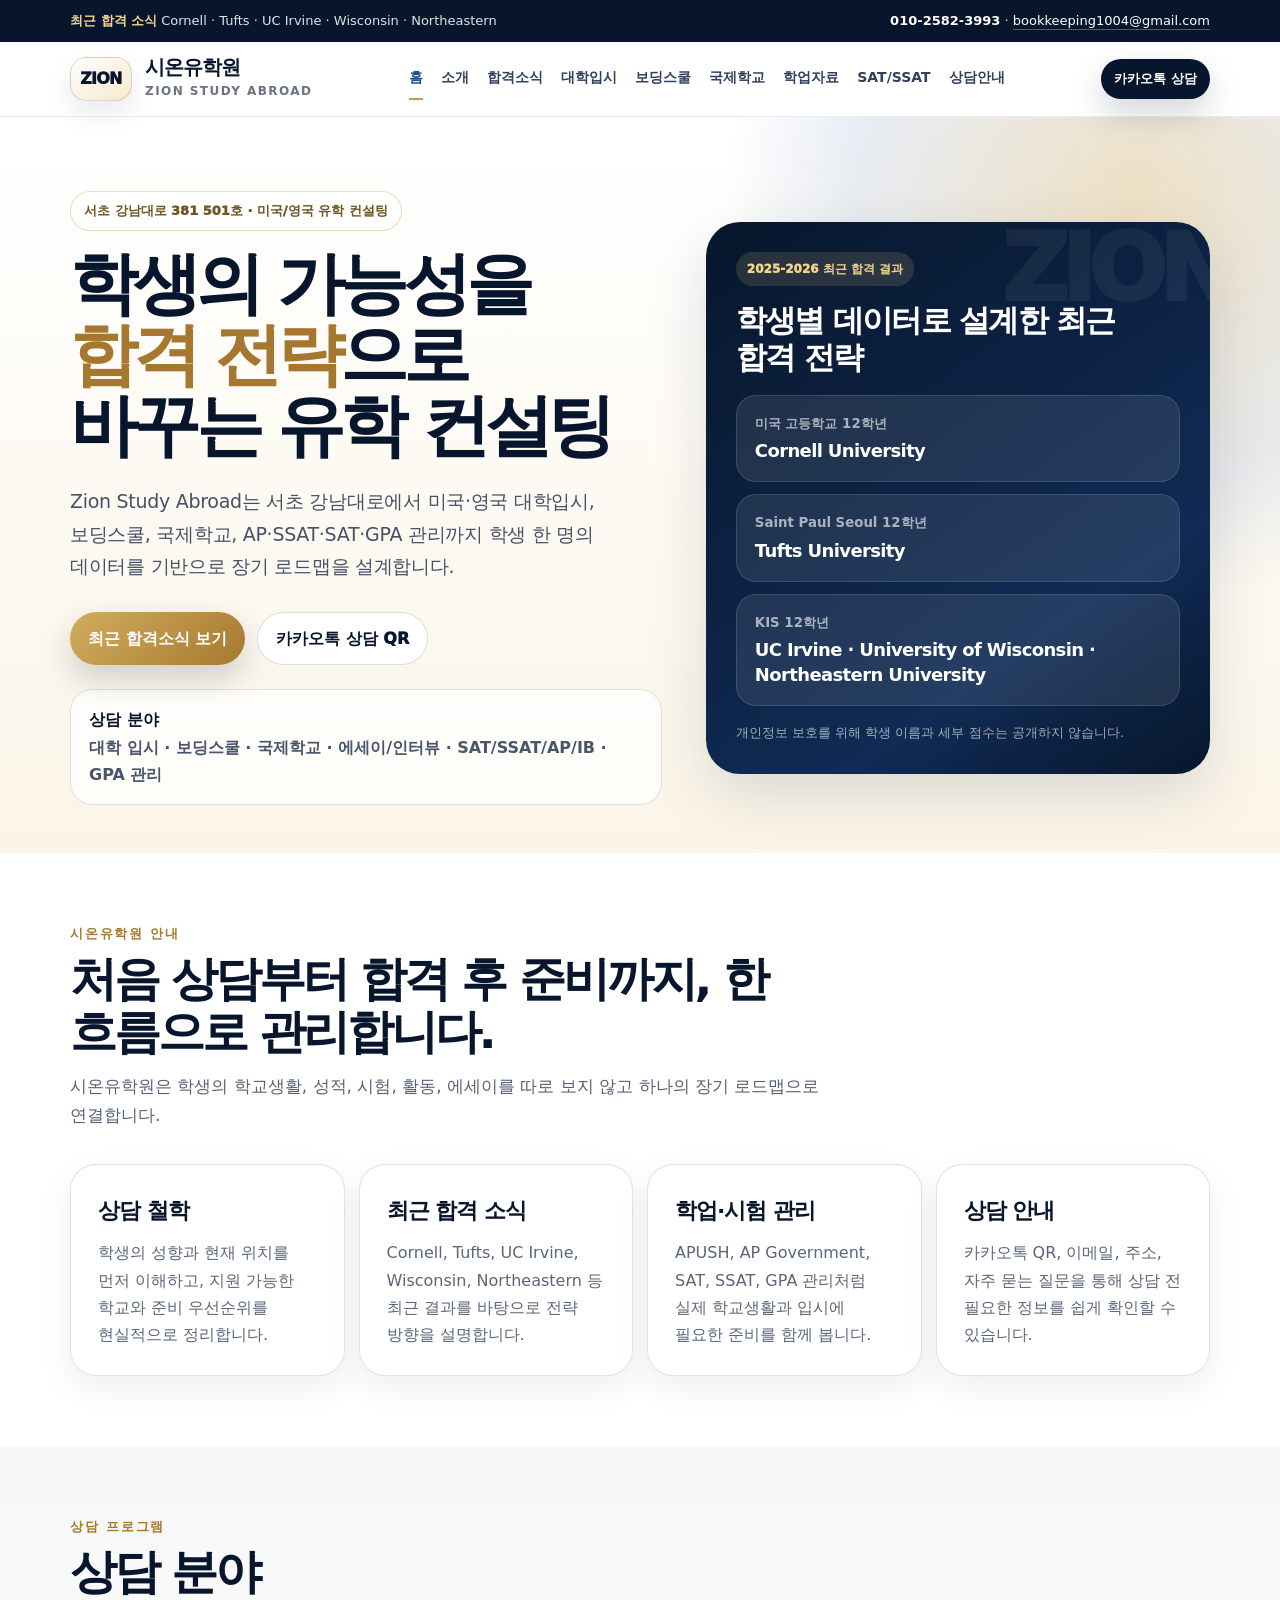
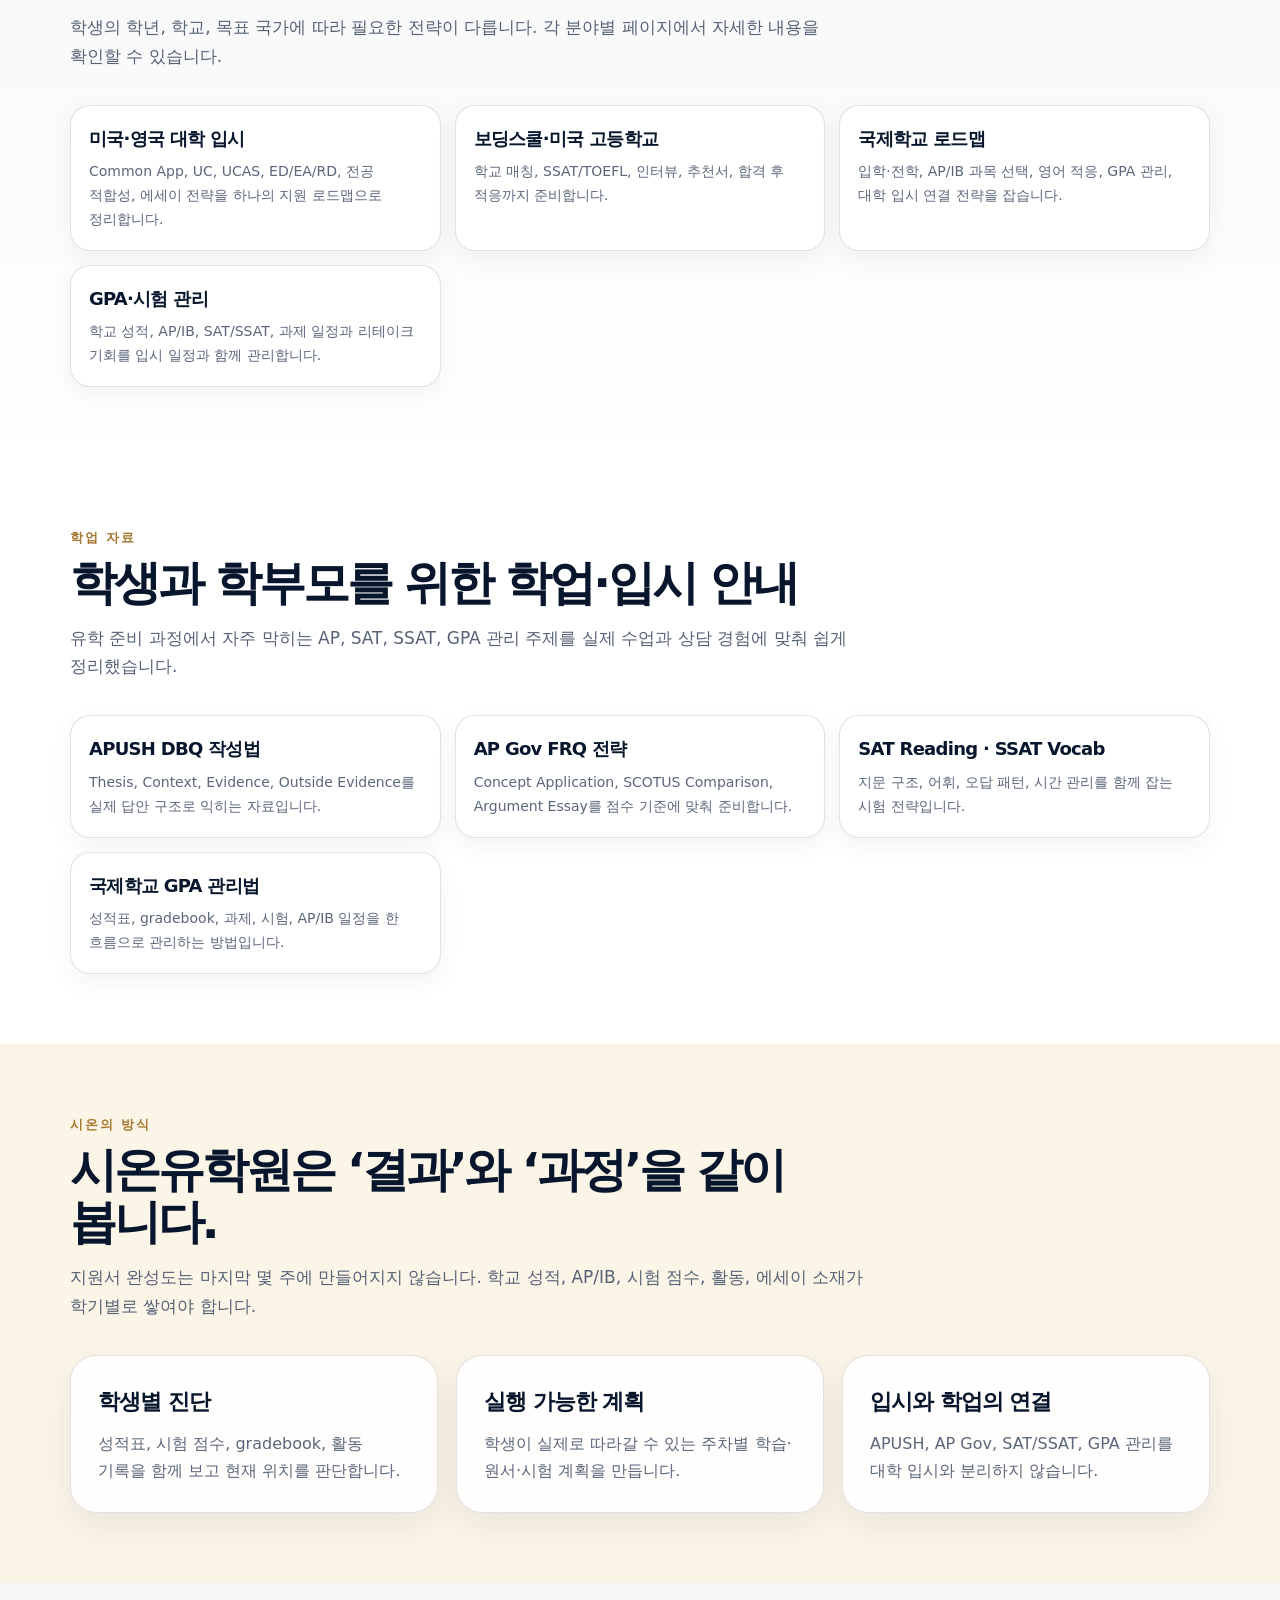
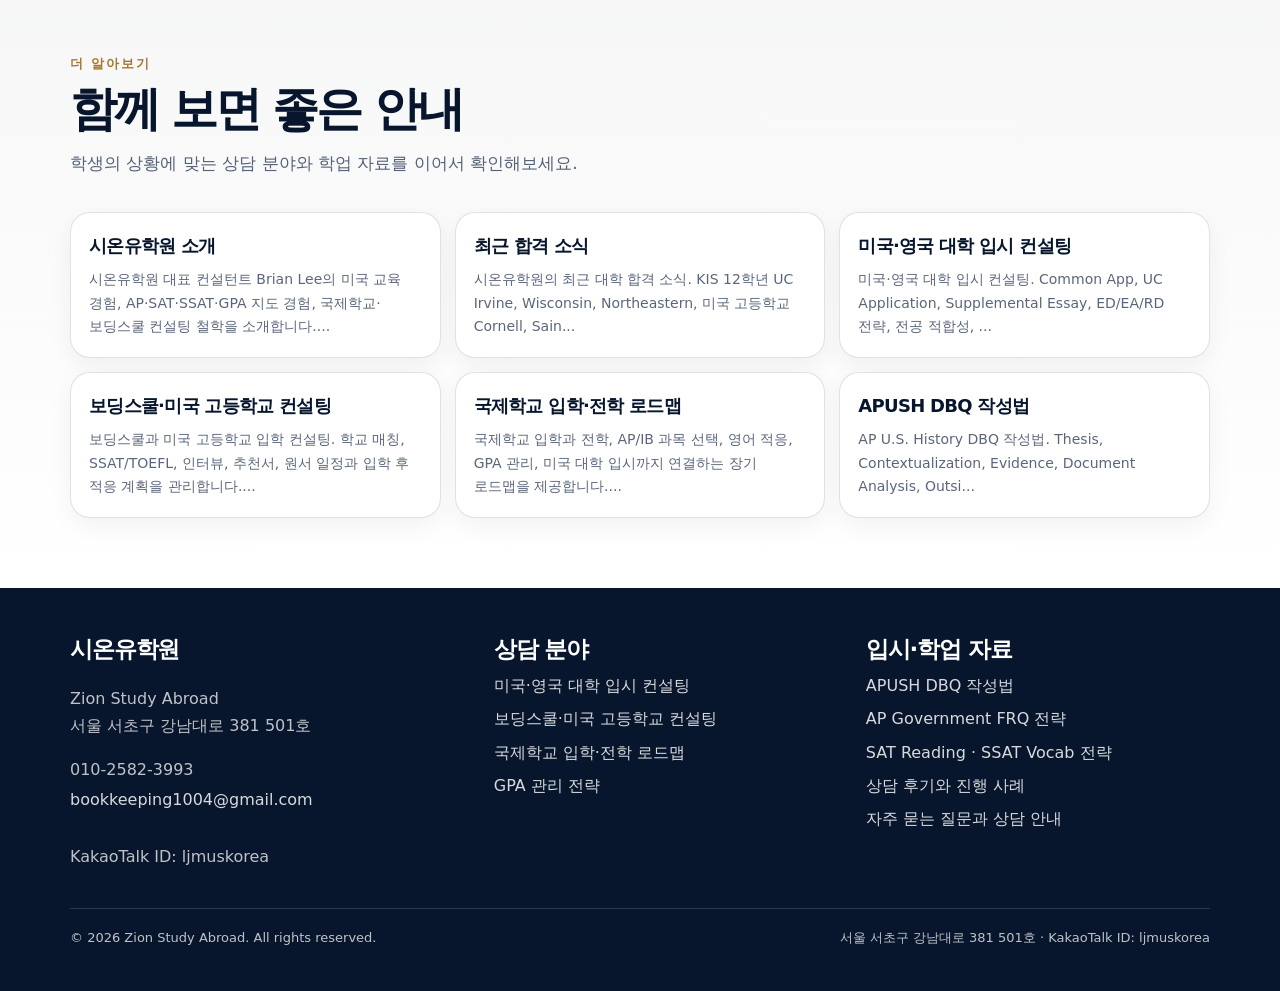
==== commit dc225a3e: "Add files via upload" ====
--- a/index.html
+++ b/index.html
@@ -22,17 +22,17 @@
 </head>
 <body>
   <a class="skip" href="#main">본문으로 건너뛰기</a>
-<div class="top"><div class="wrap"><div><b>Recent Acceptances</b> Cornell · Tufts · UC Irvine · Wisconsin · Northeastern</div><div><span class="phone">010-2582-3993</span> · <a href="mailto:bookkeeping1004@gmail.com">bookkeeping1004@gmail.com</a></div></div></div>
-<header><div class="wrap nav"><a class="brand" href="index.html" aria-label="시온유학원 홈"><span class="brand-mark">ZION</span><span class="brand-text"><strong>시온유학원</strong><span>Zion Study Abroad</span></span></a><nav class="menu" aria-label="주요 메뉴"><a href="index.html" aria-current="page">홈</a><a href="about.html" >About</a><a href="results.html" >합격소식</a><a href="college-admissions.html" >대학입시</a><a href="boarding-school.html" >보딩스쿨</a><a href="international-school.html" >국제학교</a><a href="apush-dbq-guide.html" >AP 자료</a><a href="sat-ssat-guide.html" >SAT/SSAT</a><a href="faq-contact.html" >FAQ/상담</a></nav><a class="cta small" href="faq-contact.html">카카오톡 상담</a></div></header>
+<div class="top"><div class="wrap"><div><b>최근 합격 소식</b> Cornell · Tufts · UC Irvine · Wisconsin · Northeastern</div><div><span class="phone">010-2582-3993</span> · <a href="mailto:bookkeeping1004@gmail.com">bookkeeping1004@gmail.com</a></div></div></div>
+<header><div class="wrap nav"><a class="brand" href="index.html" aria-label="시온유학원 홈"><span class="brand-mark">ZION</span><span class="brand-text"><strong>시온유학원</strong><span>Zion Study Abroad</span></span></a><nav class="menu" aria-label="주요 메뉴"><a href="index.html" aria-current="page">홈</a><a href="about.html" >소개</a><a href="results.html" >합격소식</a><a href="college-admissions.html" >대학입시</a><a href="boarding-school.html" >보딩스쿨</a><a href="international-school.html" >국제학교</a><a href="apush-dbq-guide.html" >학업자료</a><a href="sat-ssat-guide.html" >SAT/SSAT</a><a href="faq-contact.html" >상담안내</a></nav><a class="cta small" href="faq-contact.html">카카오톡 상담</a></div></header>
   
 <main id="main">
-  <section class="hero"><div class="wrap hero-grid"><div><div class="eyebrow">서초 강남대로 381 501호 · 미국/영국 유학 컨설팅</div><h1>학생의 가능성을<br><span>합격 전략</span>으로 바꾸는 유학 컨설팅</h1><p class="lead">Zion Study Abroad는 서초 강남대로에서 미국·영국 대학입시, 보딩스쿨, 국제학교, AP·SSAT·SAT·GPA 관리까지 학생 한 명의 데이터를 기반으로 장기 로드맵을 설계합니다.</p><div class="actions"><a class="cta gold" href="results.html">최근 합격소식 보기</a><a class="cta light" href="faq-contact.html">카카오톡 상담 QR</a></div><div class="focus-line"><b>Consulting Focus</b><br>대학 입시 · 보딩스쿨 · 국제학교 · 에세이/인터뷰 · SAT/SSAT/AP/IB · GPA 관리</div></div><aside class="hero-panel"><span class="panel-label">2025-2026 Recent Results</span><h2>학생별 데이터로 설계한 최근 합격 전략</h2><div class="result-list"><div class="result-item"><small>미국 고등학교 12학년</small><strong>Cornell University</strong></div><div class="result-item"><small>Saint Paul Seoul 12학년</small><strong>Tufts University</strong></div><div class="result-item"><small>KIS 12학년</small><strong>UC Irvine · University of Wisconsin · Northeastern University</strong></div></div><p class="fine">개인정보 보호를 위해 학생 이름과 세부 점수는 공개하지 않습니다.</p></aside></div></section>
-  <section><div class="wrap"><div class="head"><p class="kicker">Site Structure</p><h2 class="title">홈페이지를 12개 SEO 페이지로 확장했습니다.</h2><p class="desc">단순 소개 페이지에서 끝나지 않고, 유학원 서비스와 실제 수업 경험을 검색 가능한 자료 페이지로 나눴습니다.</p></div><div class="grid4"><article class="card"><h3>About</h3><p>대표 컨설턴트의 미국 교육 경험과 과목별 지도 경험을 정리했습니다.</p></article><article class="card"><h3>Results</h3><p>Cornell, Tufts, UC Irvine, Wisconsin, Northeastern 합격 소식을 별도 페이지로 정리했습니다.</p></article><article class="card"><h3>Resources</h3><p>APUSH DBQ, AP Gov FRQ, SAT/SSAT, GPA 관리 자료를 독립 페이지로 만들었습니다.</p></article><article class="card"><h3>FAQ/Contact</h3><p>카카오톡 QR, 이메일, 주소, 자주 묻는 질문을 한 곳에 정리했습니다.</p></article></div></div></section>
-  <section class="soft"><div class="wrap"><div class="head"><p class="kicker">Programs</p><h2 class="title">상담 분야</h2><p class="desc">학생의 학년, 학교, 목표 국가에 따라 필요한 전략이 다릅니다. 각 분야별 페이지에서 자세한 내용을 확인할 수 있습니다.</p></div><div class="link-grid"><a class="link-card" href="college-admissions.html"><strong>미국·영국 대학 입시</strong><span>Common App, UC, UCAS, ED/EA/RD, 전공 적합성, 에세이 전략을 하나의 지원 로드맵으로 정리합니다.</span></a><a class="link-card" href="boarding-school.html"><strong>보딩스쿨·미국 고등학교</strong><span>학교 매칭, SSAT/TOEFL, 인터뷰, 추천서, 합격 후 적응까지 준비합니다.</span></a><a class="link-card" href="international-school.html"><strong>국제학교 로드맵</strong><span>입학·전학, AP/IB 과목 선택, 영어 적응, GPA 관리, 대학 입시 연결 전략을 잡습니다.</span></a><a class="link-card" href="gpa-management.html"><strong>GPA·시험 관리</strong><span>학교 성적, AP/IB, SAT/SSAT, 과제 일정과 리테이크 기회를 입시 일정과 함께 관리합니다.</span></a></div></div></section>
-  <section><div class="wrap"><div class="head"><p class="kicker">Study Resources</p><h2 class="title">검색 노출을 위한 정보형 콘텐츠</h2><p class="desc">AP, SAT, SSAT, GPA처럼 학부모와 학생이 실제로 검색하는 주제를 별도 자료 페이지로 만들었습니다.</p></div><div class="link-grid"><a class="link-card" href="apush-dbq-guide.html"><strong>APUSH DBQ 작성법</strong><span>Thesis, Context, Evidence, Outside Evidence를 실제 답안 구조로 익히는 자료입니다.</span></a><a class="link-card" href="ap-gov-frq-guide.html"><strong>AP Gov FRQ 전략</strong><span>Concept Application, SCOTUS Comparison, Argument Essay를 점수 기준에 맞춰 준비합니다.</span></a><a class="link-card" href="sat-ssat-guide.html"><strong>SAT Reading · SSAT Vocab</strong><span>지문 구조, 어휘, 오답 패턴, 시간 관리를 함께 잡는 시험 전략입니다.</span></a><a class="link-card" href="gpa-management.html"><strong>국제학교 GPA 관리법</strong><span>성적표, gradebook, 과제, 시험, AP/IB 일정을 한 흐름으로 관리하는 방법입니다.</span></a></div></div></section>
-  <section class="cream"><div class="wrap"><div class="head"><p class="kicker">Why Zion</p><h2 class="title">시온유학원은 ‘결과’와 ‘과정’을 같이 봅니다.</h2><p class="desc">지원서 완성도는 마지막 몇 주에 만들어지지 않습니다. 학교 성적, AP/IB, 시험 점수, 활동, 에세이 소재가 학기별로 쌓여야 합니다.</p></div><div class="grid3"><article class="card"><h3>학생별 진단</h3><p>성적표, 시험 점수, gradebook, 활동 기록을 함께 보고 현재 위치를 판단합니다.</p></article><article class="card"><h3>실행 가능한 계획</h3><p>학생이 실제로 따라갈 수 있는 주차별 학습·원서·시험 계획을 만듭니다.</p></article><article class="card"><h3>입시와 학업의 연결</h3><p>APUSH, AP Gov, SAT/SSAT, GPA 관리를 대학 입시와 분리하지 않습니다.</p></article></div></div></section>
-  <section class="soft"><div class="wrap"><div class="head"><p class="kicker">Internal Links</p><h2 class="title">함께 보면 좋은 페이지</h2><p class="desc">페이지끼리 자연스럽게 연결해 사용자가 필요한 정보를 쉽게 찾도록 구성했습니다.</p></div><div class="link-grid"><a class="link-card" href="about.html"><strong>About</strong><span>시온유학원 대표 컨설턴트 Brian Lee의 미국 교육 경험, AP·SAT·SSAT·GPA 지도 경험, 국제학교·보딩스쿨 컨설팅 철학을 소개합니다....</span></a><a class="link-card" href="results.html"><strong>합격소식</strong><span>시온유학원의 최근 대학 합격 소식. KIS 12학년 UC Irvine, Wisconsin, Northeastern, 미국 고등학교 Cornell, Sain...</span></a><a class="link-card" href="college-admissions.html"><strong>미국·영국 대학 입시 컨설팅</strong><span>미국·영국 대학 입시 컨설팅. Common App, UC Application, Supplemental Essay, ED/EA/RD 전략, 전공 적합성, ...</span></a><a class="link-card" href="boarding-school.html"><strong>보딩스쿨·미국 고등학교 컨설팅</strong><span>보딩스쿨과 미국 고등학교 입학 컨설팅. 학교 매칭, SSAT/TOEFL, 인터뷰, 추천서, 원서 일정과 입학 후 적응 계획을 관리합니다....</span></a><a class="link-card" href="international-school.html"><strong>국제학교 입학·전학 로드맵</strong><span>국제학교 입학과 전학, AP/IB 과목 선택, 영어 적응, GPA 관리, 미국 대학 입시까지 연결하는 장기 로드맵을 제공합니다....</span></a><a class="link-card" href="apush-dbq-guide.html"><strong>APUSH DBQ 작성법</strong><span>AP U.S. History DBQ 작성법. Thesis, Contextualization, Evidence, Document Analysis, Outsi...</span></a></div></div></section>
+  <section class="hero"><div class="wrap hero-grid"><div><div class="eyebrow">서초 강남대로 381 501호 · 미국/영국 유학 컨설팅</div><h1>학생의 가능성을<br><span>합격 전략</span>으로 바꾸는 유학 컨설팅</h1><p class="lead">Zion Study Abroad는 서초 강남대로에서 미국·영국 대학입시, 보딩스쿨, 국제학교, AP·SSAT·SAT·GPA 관리까지 학생 한 명의 데이터를 기반으로 장기 로드맵을 설계합니다.</p><div class="actions"><a class="cta gold" href="results.html">최근 합격소식 보기</a><a class="cta light" href="faq-contact.html">카카오톡 상담 QR</a></div><div class="focus-line"><b>상담 분야</b><br>대학 입시 · 보딩스쿨 · 국제학교 · 에세이/인터뷰 · SAT/SSAT/AP/IB · GPA 관리</div></div><aside class="hero-panel"><span class="panel-label">2025-2026 최근 합격 결과</span><h2>학생별 데이터로 설계한 최근 합격 전략</h2><div class="result-list"><div class="result-item"><small>미국 고등학교 12학년</small><strong>Cornell University</strong></div><div class="result-item"><small>Saint Paul Seoul 12학년</small><strong>Tufts University</strong></div><div class="result-item"><small>KIS 12학년</small><strong>UC Irvine · University of Wisconsin · Northeastern University</strong></div></div><p class="fine">개인정보 보호를 위해 학생 이름과 세부 점수는 공개하지 않습니다.</p></aside></div></section>
+  <section><div class="wrap"><div class="head"><p class="kicker">시온유학원 안내</p><h2 class="title">처음 상담부터 합격 후 준비까지, 한 흐름으로 관리합니다.</h2><p class="desc">시온유학원은 학생의 학교생활, 성적, 시험, 활동, 에세이를 따로 보지 않고 하나의 장기 로드맵으로 연결합니다.</p></div><div class="grid4"><article class="card"><h3>상담 철학</h3><p>학생의 성향과 현재 위치를 먼저 이해하고, 지원 가능한 학교와 준비 우선순위를 현실적으로 정리합니다.</p></article><article class="card"><h3>최근 합격 소식</h3><p>Cornell, Tufts, UC Irvine, Wisconsin, Northeastern 등 최근 결과를 바탕으로 전략 방향을 설명합니다.</p></article><article class="card"><h3>학업·시험 관리</h3><p>APUSH, AP Government, SAT, SSAT, GPA 관리처럼 실제 학교생활과 입시에 필요한 준비를 함께 봅니다.</p></article><article class="card"><h3>상담 안내</h3><p>카카오톡 QR, 이메일, 주소, 자주 묻는 질문을 통해 상담 전 필요한 정보를 쉽게 확인할 수 있습니다.</p></article></div></div></section>
+  <section class="soft"><div class="wrap"><div class="head"><p class="kicker">상담 프로그램</p><h2 class="title">상담 분야</h2><p class="desc">학생의 학년, 학교, 목표 국가에 따라 필요한 전략이 다릅니다. 각 분야별 페이지에서 자세한 내용을 확인할 수 있습니다.</p></div><div class="link-grid"><a class="link-card" href="college-admissions.html"><strong>미국·영국 대학 입시</strong><span>Common App, UC, UCAS, ED/EA/RD, 전공 적합성, 에세이 전략을 하나의 지원 로드맵으로 정리합니다.</span></a><a class="link-card" href="boarding-school.html"><strong>보딩스쿨·미국 고등학교</strong><span>학교 매칭, SSAT/TOEFL, 인터뷰, 추천서, 합격 후 적응까지 준비합니다.</span></a><a class="link-card" href="international-school.html"><strong>국제학교 로드맵</strong><span>입학·전학, AP/IB 과목 선택, 영어 적응, GPA 관리, 대학 입시 연결 전략을 잡습니다.</span></a><a class="link-card" href="gpa-management.html"><strong>GPA·시험 관리</strong><span>학교 성적, AP/IB, SAT/SSAT, 과제 일정과 리테이크 기회를 입시 일정과 함께 관리합니다.</span></a></div></div></section>
+  <section><div class="wrap"><div class="head"><p class="kicker">학업 자료</p><h2 class="title">학생과 학부모를 위한 학업·입시 안내</h2><p class="desc">유학 준비 과정에서 자주 막히는 AP, SAT, SSAT, GPA 관리 주제를 실제 수업과 상담 경험에 맞춰 쉽게 정리했습니다.</p></div><div class="link-grid"><a class="link-card" href="apush-dbq-guide.html"><strong>APUSH DBQ 작성법</strong><span>Thesis, Context, Evidence, Outside Evidence를 실제 답안 구조로 익히는 자료입니다.</span></a><a class="link-card" href="ap-gov-frq-guide.html"><strong>AP Gov FRQ 전략</strong><span>Concept Application, SCOTUS Comparison, Argument Essay를 점수 기준에 맞춰 준비합니다.</span></a><a class="link-card" href="sat-ssat-guide.html"><strong>SAT Reading · SSAT Vocab</strong><span>지문 구조, 어휘, 오답 패턴, 시간 관리를 함께 잡는 시험 전략입니다.</span></a><a class="link-card" href="gpa-management.html"><strong>국제학교 GPA 관리법</strong><span>성적표, gradebook, 과제, 시험, AP/IB 일정을 한 흐름으로 관리하는 방법입니다.</span></a></div></div></section>
+  <section class="cream"><div class="wrap"><div class="head"><p class="kicker">시온의 방식</p><h2 class="title">시온유학원은 ‘결과’와 ‘과정’을 같이 봅니다.</h2><p class="desc">지원서 완성도는 마지막 몇 주에 만들어지지 않습니다. 학교 성적, AP/IB, 시험 점수, 활동, 에세이 소재가 학기별로 쌓여야 합니다.</p></div><div class="grid3"><article class="card"><h3>학생별 진단</h3><p>성적표, 시험 점수, gradebook, 활동 기록을 함께 보고 현재 위치를 판단합니다.</p></article><article class="card"><h3>실행 가능한 계획</h3><p>학생이 실제로 따라갈 수 있는 주차별 학습·원서·시험 계획을 만듭니다.</p></article><article class="card"><h3>입시와 학업의 연결</h3><p>APUSH, AP Gov, SAT/SSAT, GPA 관리를 대학 입시와 분리하지 않습니다.</p></article></div></div></section>
+  <section class="soft"><div class="wrap"><div class="head"><p class="kicker">더 알아보기</p><h2 class="title">함께 보면 좋은 안내</h2><p class="desc">학생의 상황에 맞는 상담 분야와 학업 자료를 이어서 확인해보세요.</p></div><div class="link-grid"><a class="link-card" href="about.html"><strong>시온유학원 소개</strong><span>시온유학원 대표 컨설턴트 Brian Lee의 미국 교육 경험, AP·SAT·SSAT·GPA 지도 경험, 국제학교·보딩스쿨 컨설팅 철학을 소개합니다....</span></a><a class="link-card" href="results.html"><strong>최근 합격 소식</strong><span>시온유학원의 최근 대학 합격 소식. KIS 12학년 UC Irvine, Wisconsin, Northeastern, 미국 고등학교 Cornell, Sain...</span></a><a class="link-card" href="college-admissions.html"><strong>미국·영국 대학 입시 컨설팅</strong><span>미국·영국 대학 입시 컨설팅. Common App, UC Application, Supplemental Essay, ED/EA/RD 전략, 전공 적합성, ...</span></a><a class="link-card" href="boarding-school.html"><strong>보딩스쿨·미국 고등학교 컨설팅</strong><span>보딩스쿨과 미국 고등학교 입학 컨설팅. 학교 매칭, SSAT/TOEFL, 인터뷰, 추천서, 원서 일정과 입학 후 적응 계획을 관리합니다....</span></a><a class="link-card" href="international-school.html"><strong>국제학교 입학·전학 로드맵</strong><span>국제학교 입학과 전학, AP/IB 과목 선택, 영어 적응, GPA 관리, 미국 대학 입시까지 연결하는 장기 로드맵을 제공합니다....</span></a><a class="link-card" href="apush-dbq-guide.html"><strong>APUSH DBQ 작성법</strong><span>AP U.S. History DBQ 작성법. Thesis, Contextualization, Evidence, Document Analysis, Outsi...</span></a></div></div></section>
 </main>
-  <footer><div class="wrap footer-grid"><div><strong>시온유학원</strong><p>Zion Study Abroad<br>서울 서초구 강남대로 381 501호</p><p>010-2582-3993<br><a href="mailto:bookkeeping1004@gmail.com">bookkeeping1004@gmail.com</a><br>KakaoTalk ID: ljmuskorea</p></div><div><strong>상담 분야</strong><a href="college-admissions.html">미국·영국 대학 입시 컨설팅</a><a href="boarding-school.html">보딩스쿨·미국 고등학교 컨설팅</a><a href="international-school.html">국제학교 입학·전학 로드맵</a><a href="gpa-management.html">GPA 관리 전략</a></div><div><strong>자료실</strong><a href="apush-dbq-guide.html">APUSH DBQ 작성법</a><a href="ap-gov-frq-guide.html">AP Government FRQ 전략</a><a href="sat-ssat-guide.html">SAT Reading · SSAT Vocab 전략</a><a href="testimonials.html">후기와 케이스 노트</a><a href="faq-contact.html">FAQ 및 상담 문의</a></div></div><div class="wrap foot-mini"><span>© <span id="year"></span> Zion Study Abroad. All rights reserved.</span><span><a href="sitemap.xml">sitemap.xml</a> · <a href="robots.txt">robots.txt</a></span></div></footer><script>document.getElementById('year').textContent = new Date().getFullYear();</script>
+  <footer><div class="wrap footer-grid"><div><strong>시온유학원</strong><p>Zion Study Abroad<br>서울 서초구 강남대로 381 501호</p><p>010-2582-3993<br><a href="mailto:bookkeeping1004@gmail.com">bookkeeping1004@gmail.com</a><br>KakaoTalk ID: ljmuskorea</p></div><div><strong>상담 분야</strong><a href="college-admissions.html">미국·영국 대학 입시 컨설팅</a><a href="boarding-school.html">보딩스쿨·미국 고등학교 컨설팅</a><a href="international-school.html">국제학교 입학·전학 로드맵</a><a href="gpa-management.html">GPA 관리 전략</a></div><div><strong>입시·학업 자료</strong><a href="apush-dbq-guide.html">APUSH DBQ 작성법</a><a href="ap-gov-frq-guide.html">AP Government FRQ 전략</a><a href="sat-ssat-guide.html">SAT Reading · SSAT Vocab 전략</a><a href="testimonials.html">상담 후기와 진행 사례</a><a href="faq-contact.html">자주 묻는 질문과 상담 안내</a></div></div><div class="wrap foot-mini"><span>© <span id="year"></span> Zion Study Abroad. All rights reserved.</span><span>서울 서초구 강남대로 381 501호 · KakaoTalk ID: ljmuskorea</span></div></footer><script>document.getElementById('year').textContent = new Date().getFullYear();</script>
 </body>
 </html>
